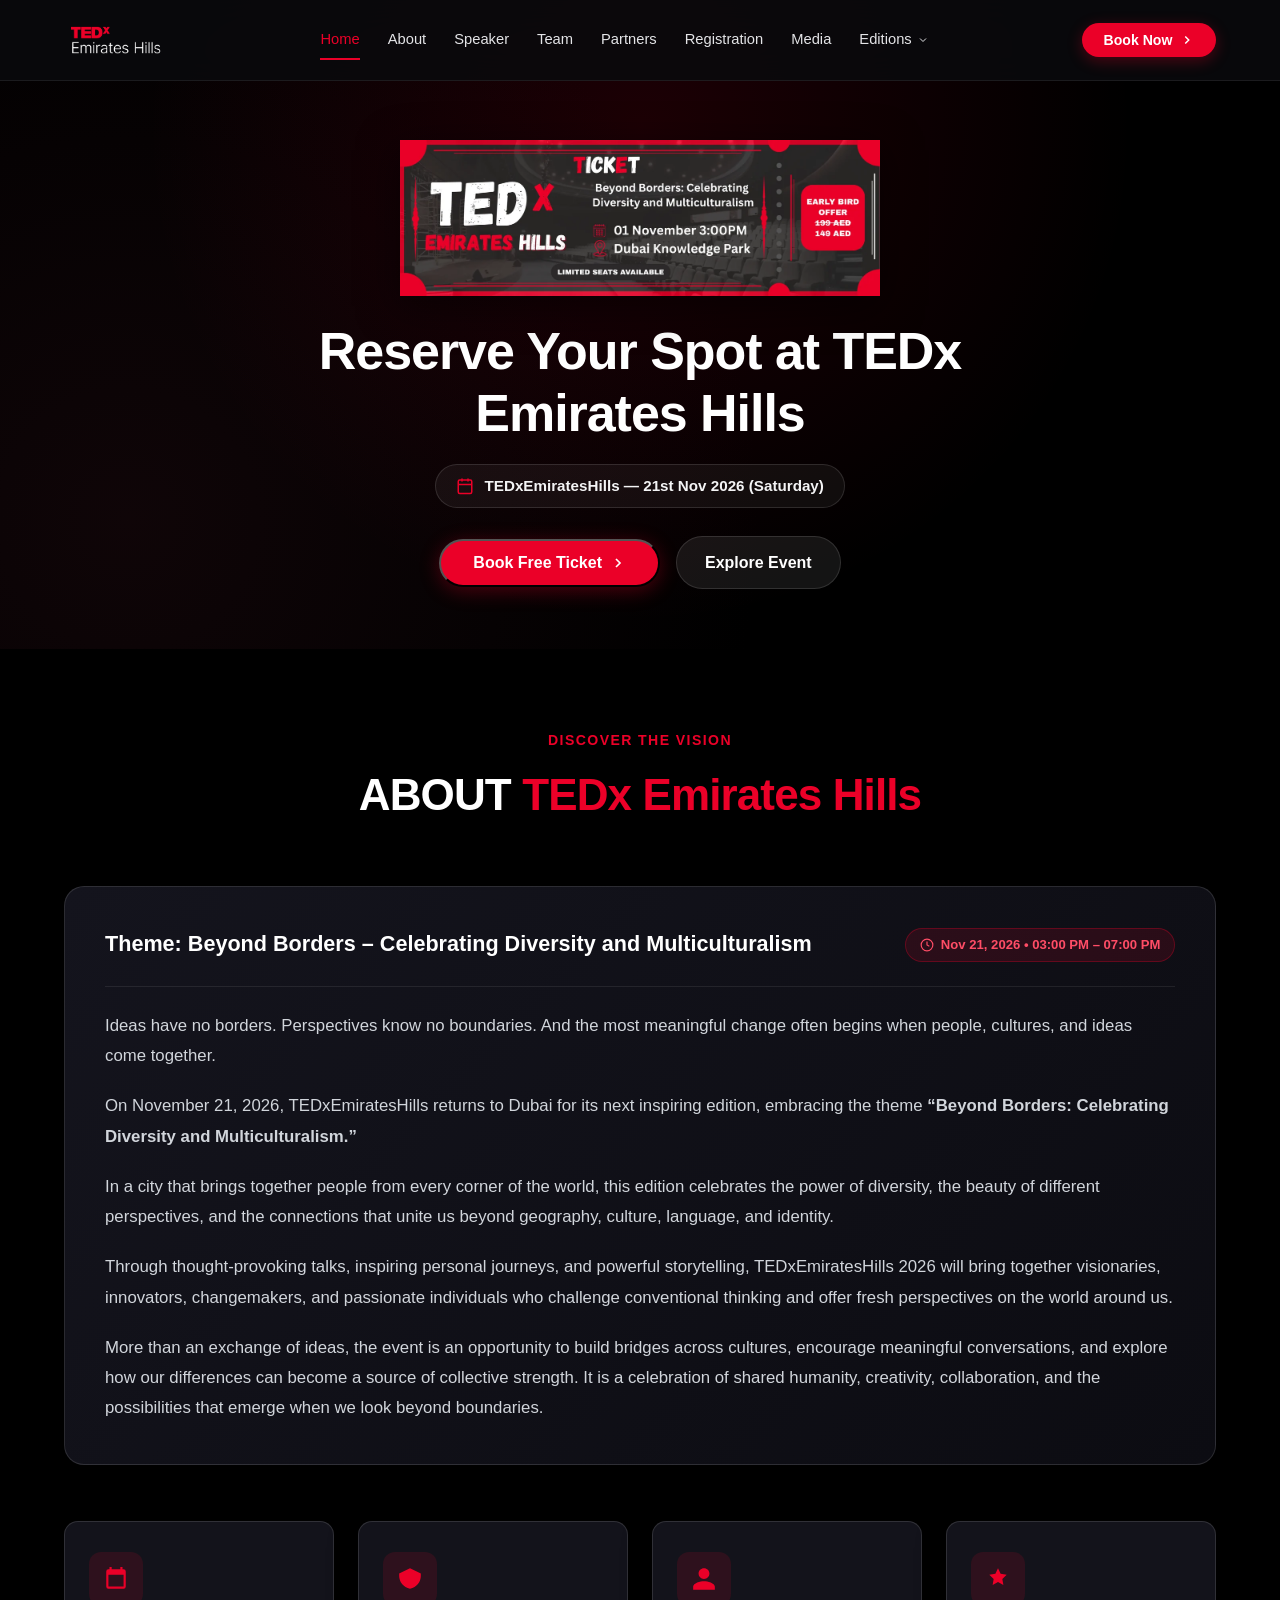
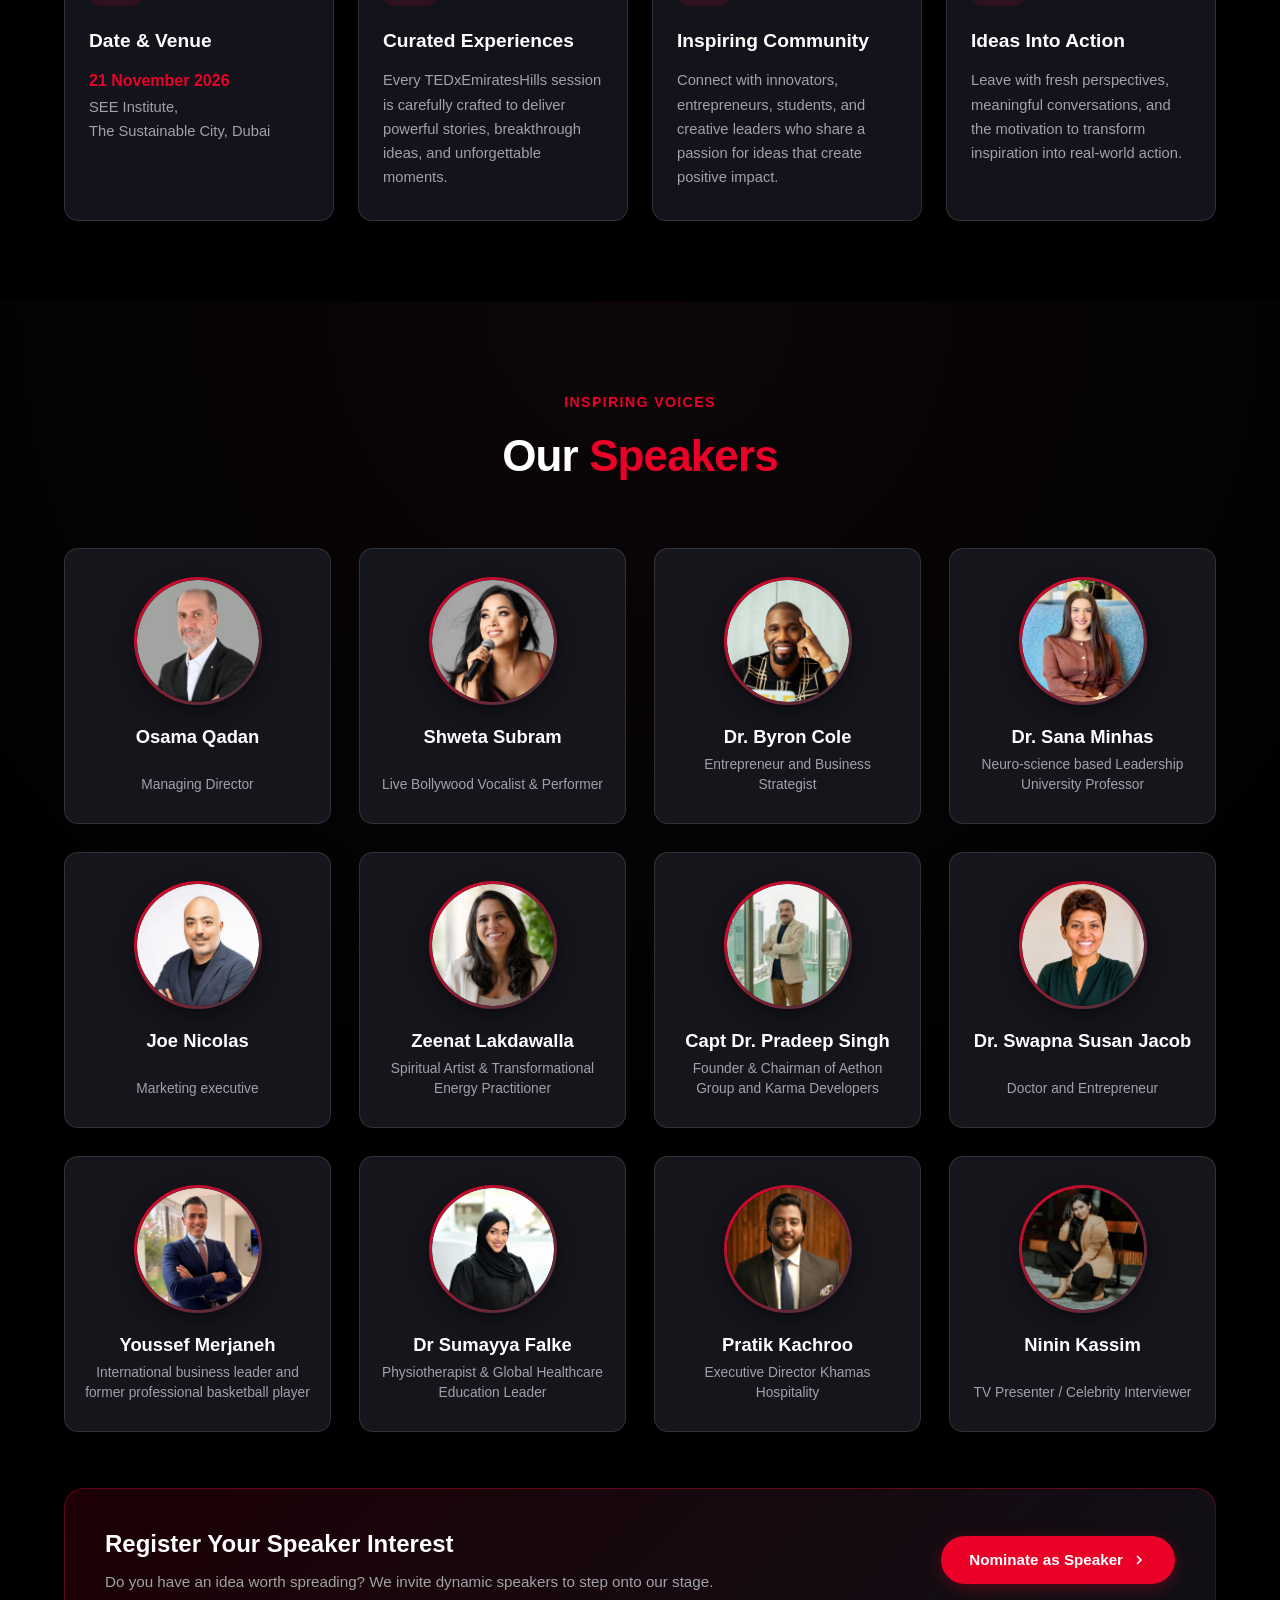
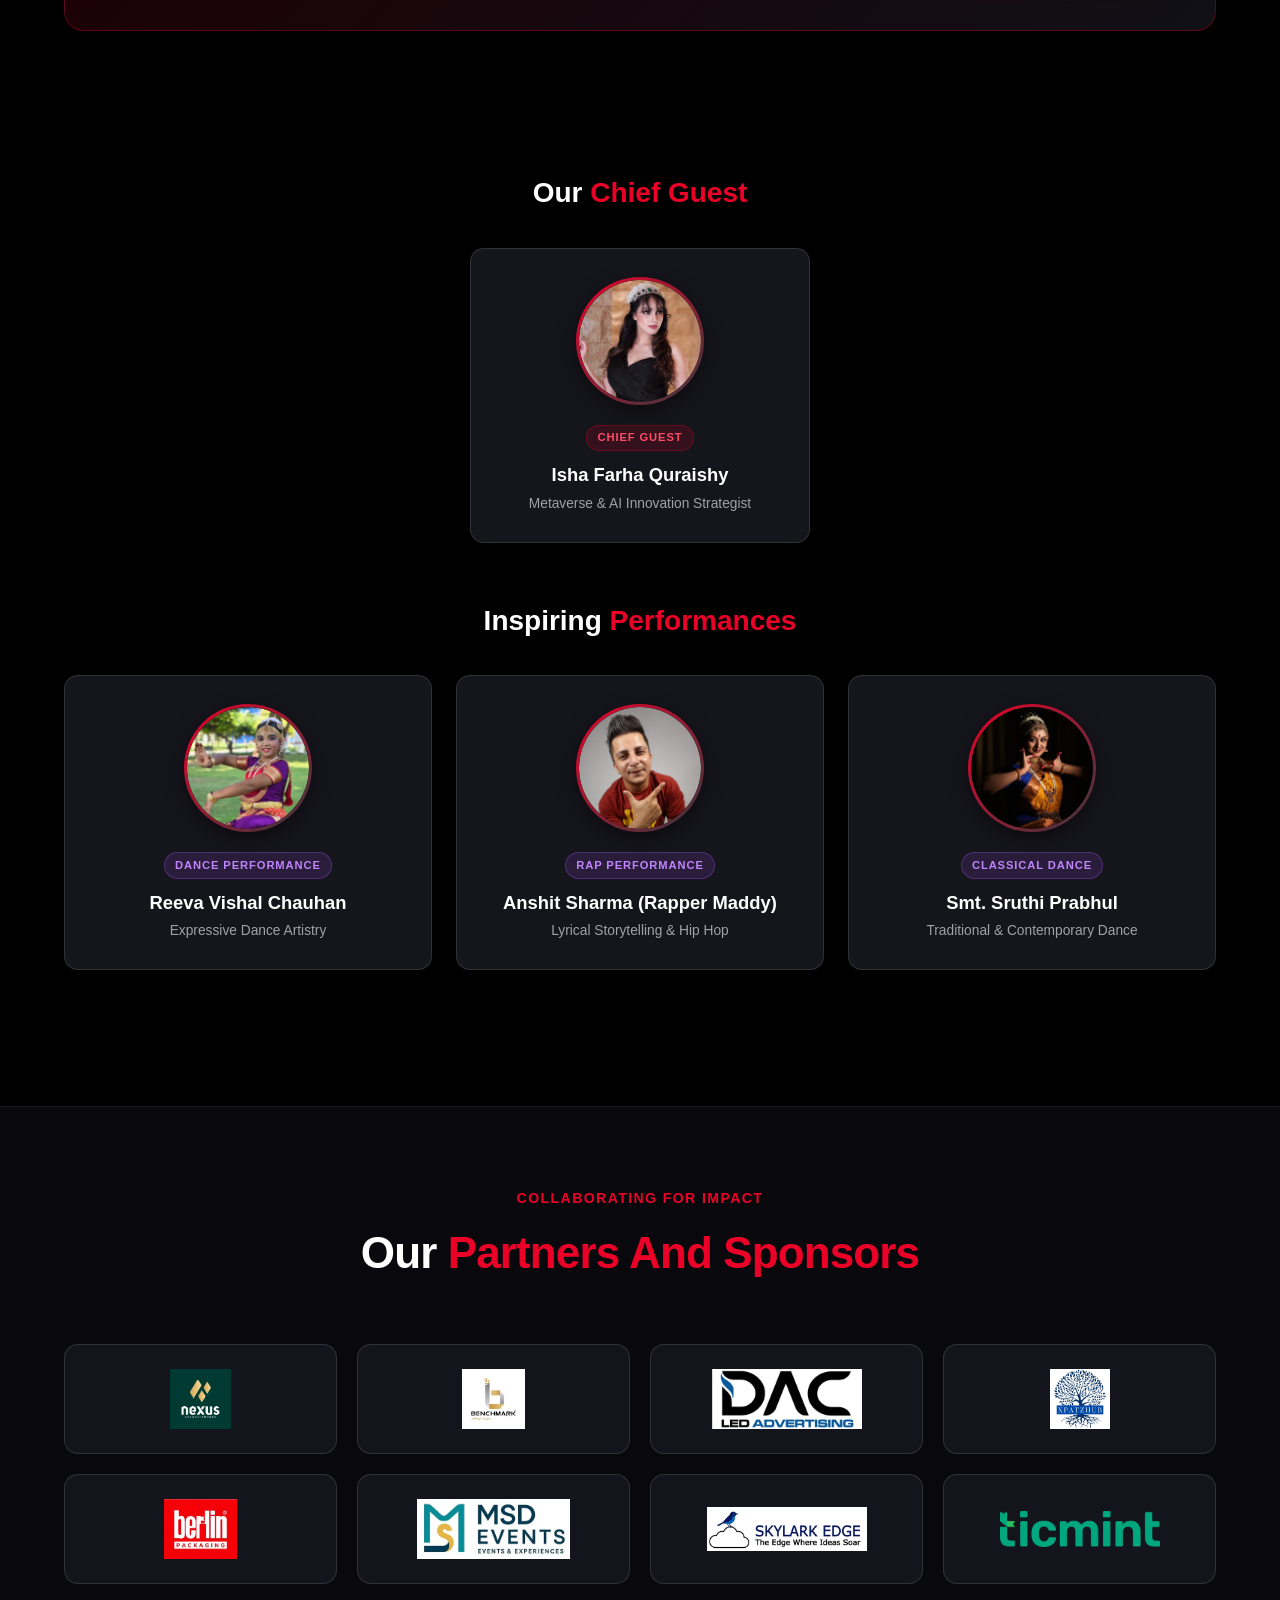
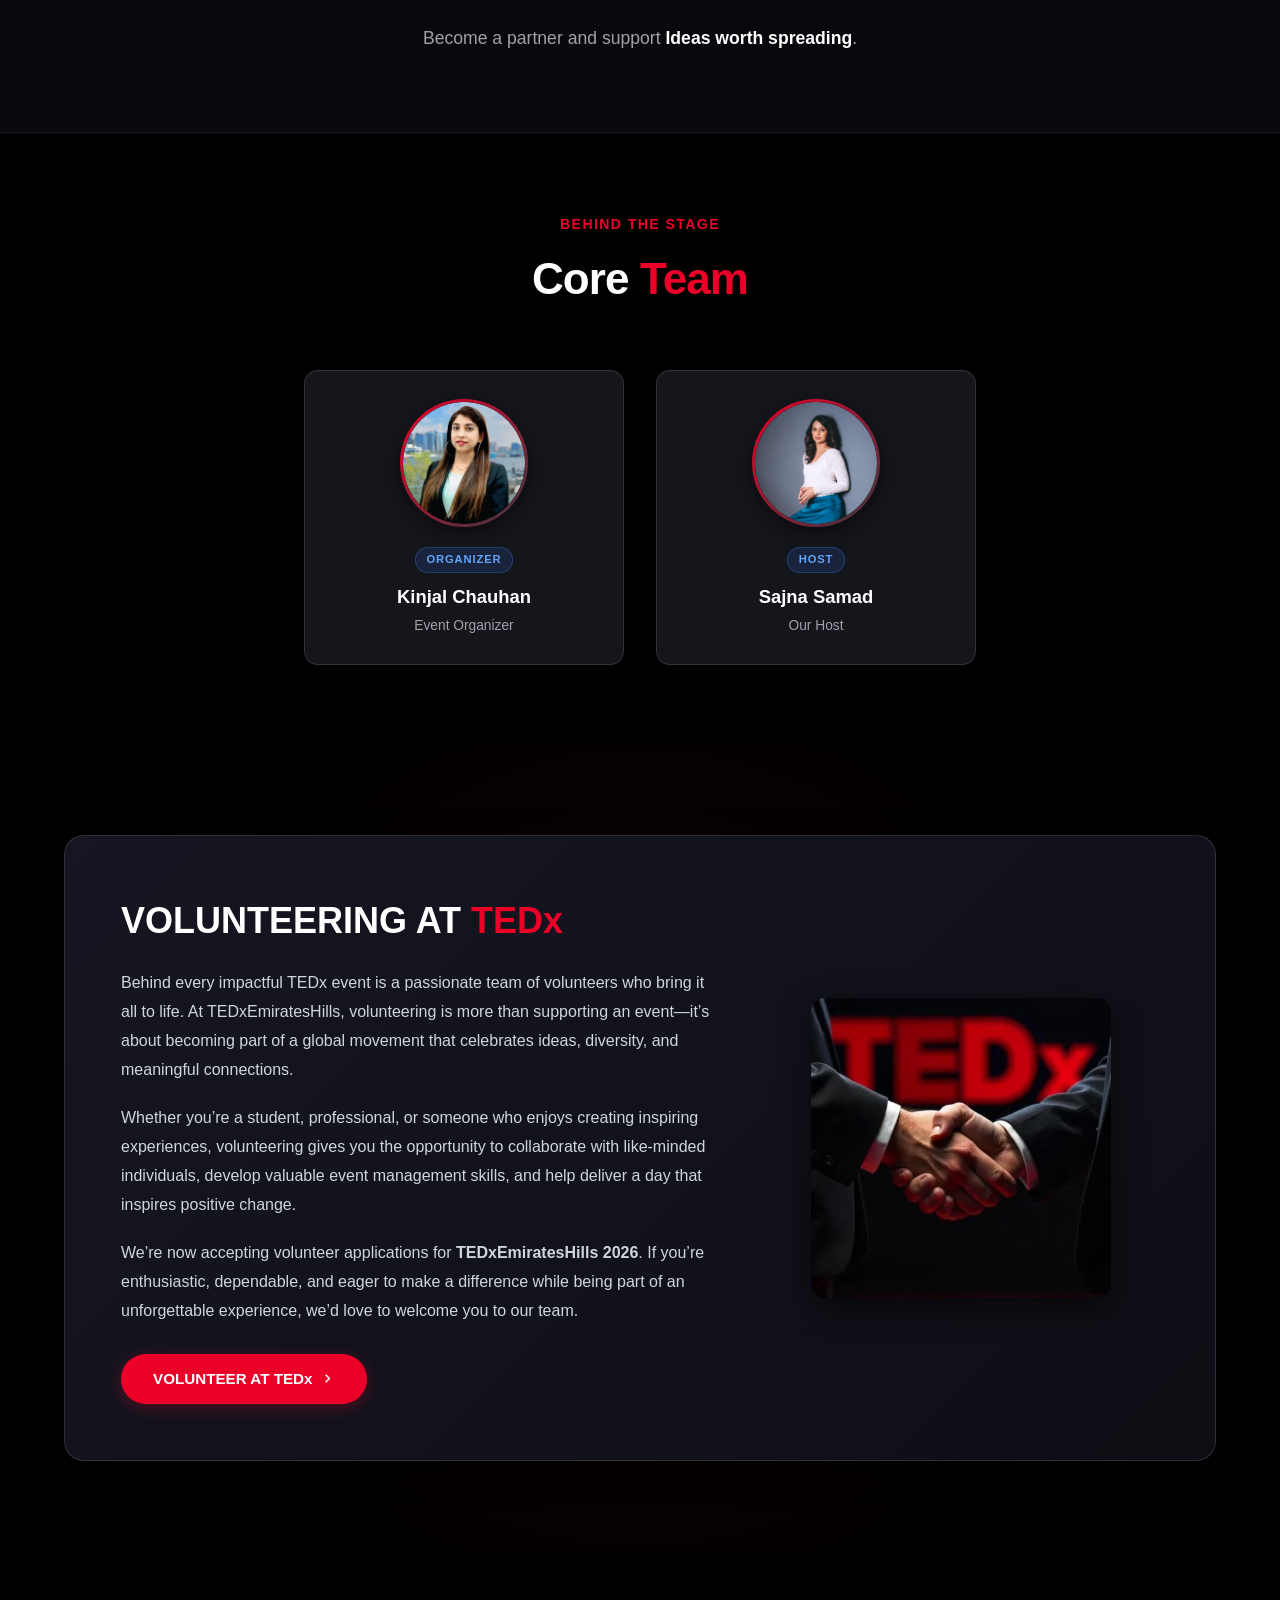
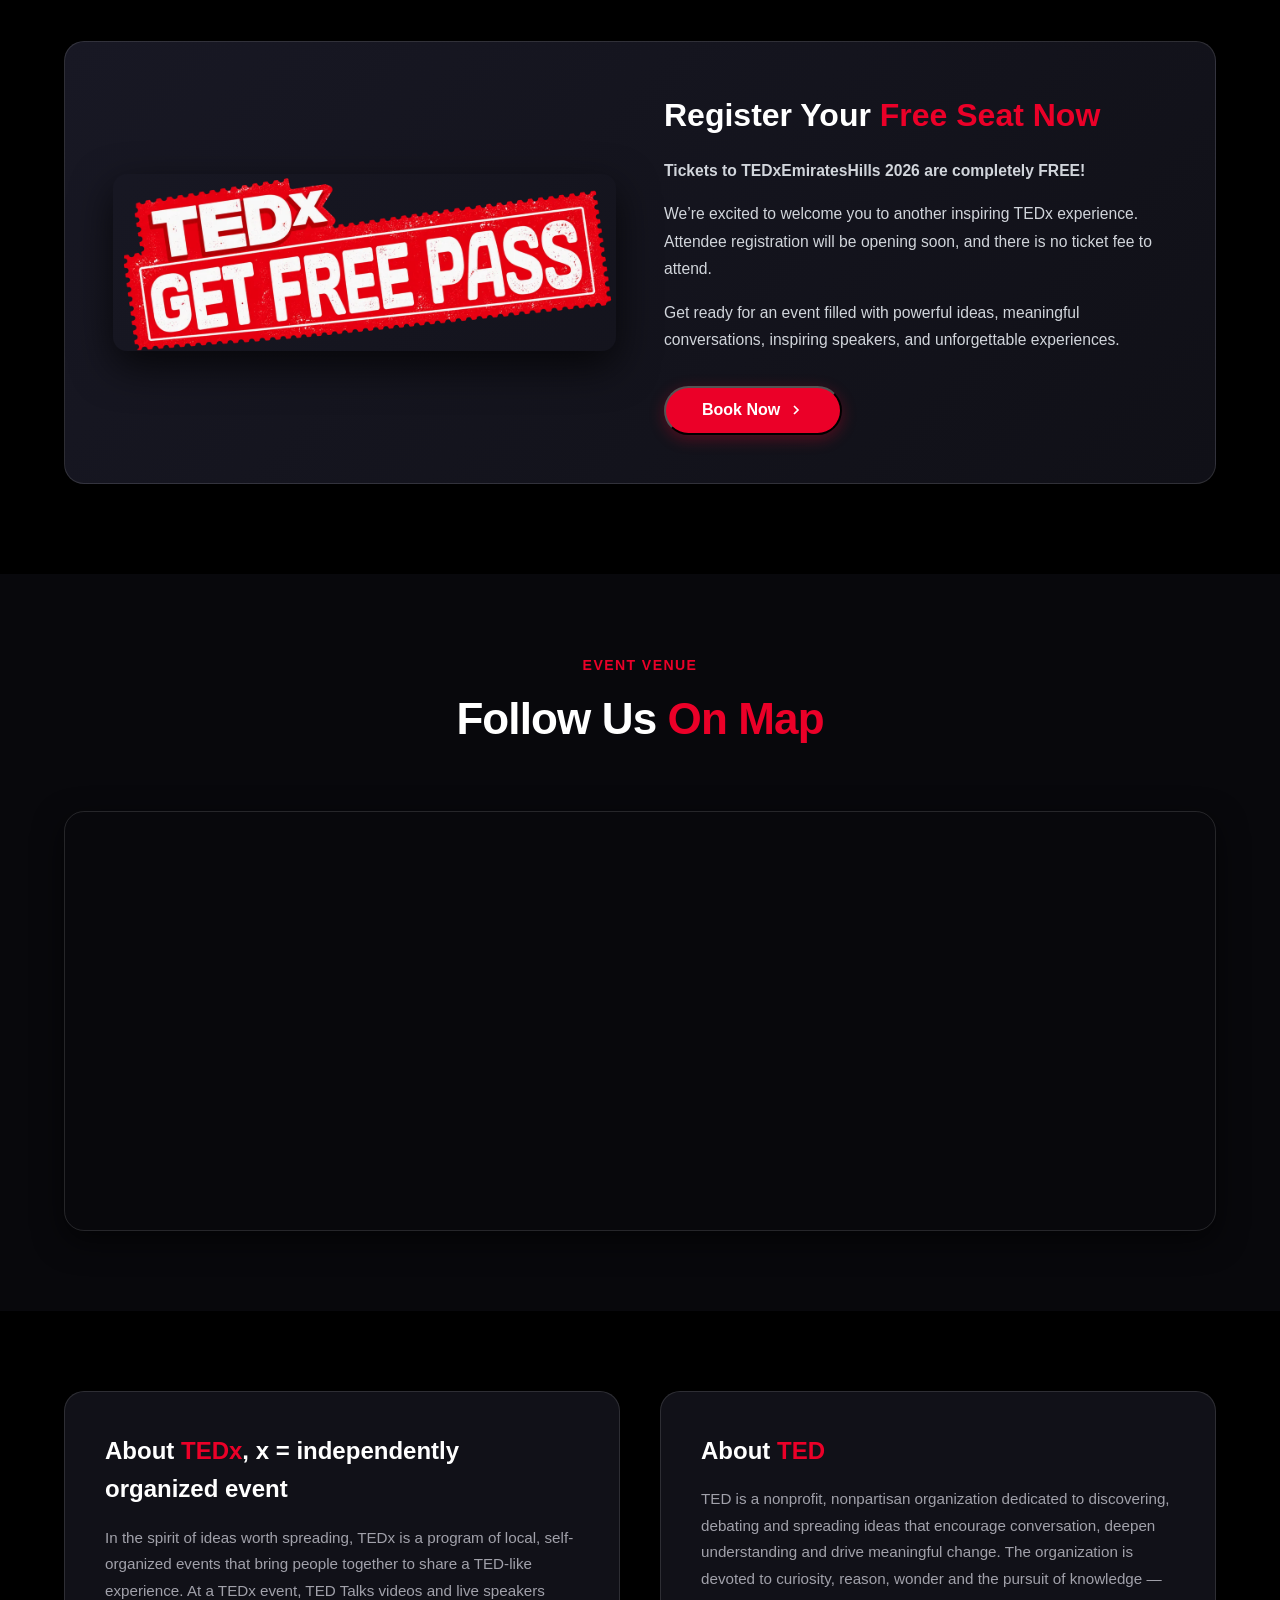
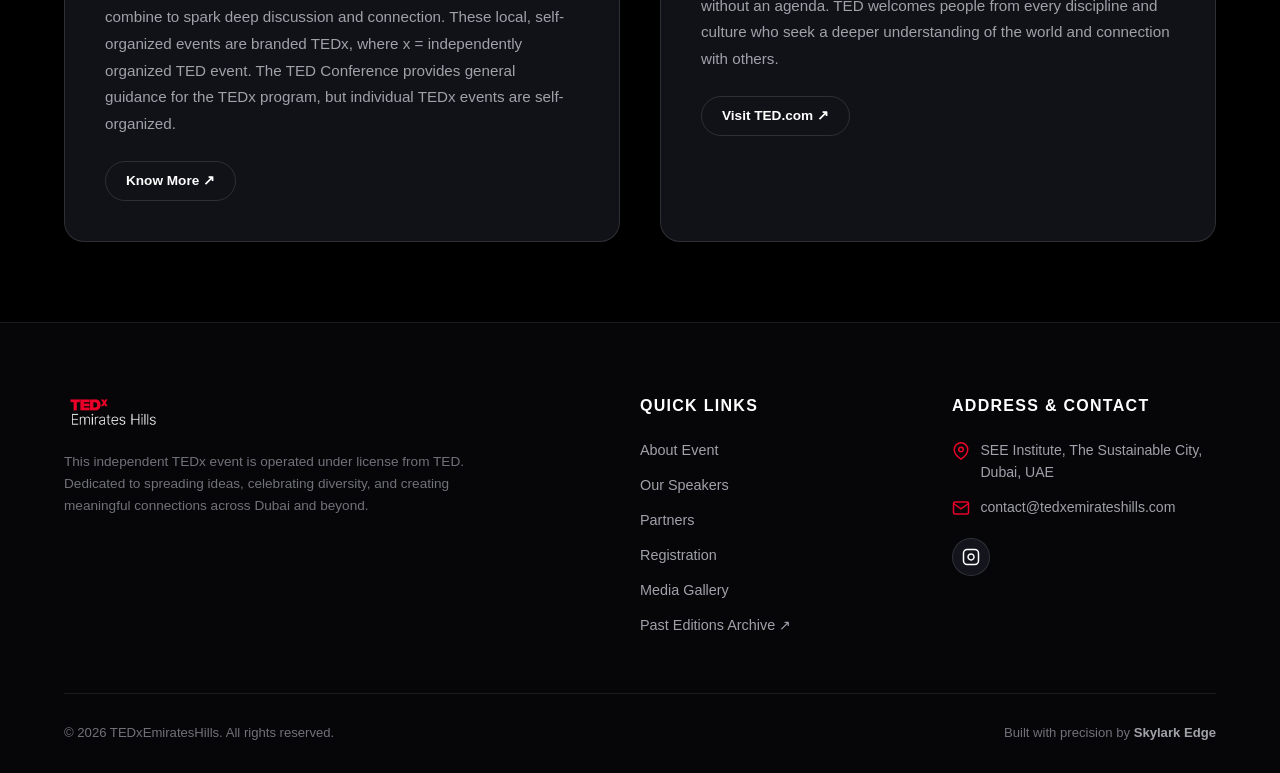
==== index.html @ da3a1e07 "Initial commit: Static, optimized conversion of TEDxEmiratesHills main website" ====
<!DOCTYPE html>
<html lang="en">
<head>
  <meta charset="UTF-8">
  <meta name="viewport" content="width=device-width, initial-scale=1.0">
  <title>TEDxEmiratesHills | Beyond Borders – 21st Nov 2026</title>
  <meta name="description" content="TEDxEmiratesHills 2026 returns to Dubai on November 21, 2026 at SEE Institute, The Sustainable City. Celebrating Diversity and Multiculturalism with inspiring speakers.">
  <meta name="keywords" content="TEDx, TEDxEmiratesHills, Dubai events, Beyond Borders, SEE Institute, Dubai conferences, ideas worth spreading">

  <!-- OpenGraph -->
  <meta property="og:title" content="TEDxEmiratesHills 2026 | Beyond Borders">
  <meta property="og:description" content="Join us on November 21, 2026 at SEE Institute, Dubai for an inspiring day of powerful ideas, talks, and performances.">
  <meta property="og:image" content="assets/images/common/hero-title.webp">
  <meta property="og:url" content="https://tedxemirateshills.com/">
  <meta property="og:type" content="website">

  <!-- Favicon -->
  <link rel="icon" type="image/png" href="assets/images/common/favicon.png">

  <!-- Stylesheet -->
  <link rel="stylesheet" href="assets/css/style.css">
</head>
<body>

  <!-- ========================================================================
       PRELOADER
       ======================================================================== -->
  <div id="preloader">
    <img src="assets/images/common/logo.png" alt="TEDxEmiratesHills" class="preloader-logo">
    <div class="preloader-spinner"></div>
  </div>

  <!-- ========================================================================
       HEADER & NAVBAR
       ======================================================================== -->
  <header class="site-header">
    <div class="container nav-container">
      <div class="brand-wrap">
        <a href="#top" title="TEDxEmiratesHills">
          <img src="assets/images/common/logo.png" alt="TEDxEmiratesHills Logo" class="brand-logo">
        </a>
      </div>

      <nav class="main-nav" id="main-nav-menu" aria-label="Main Navigation">
        <a href="#top" class="nav-link active">Home</a>
        <a href="#about" class="nav-link">About</a>
        <a href="#speaker" class="nav-link">Speaker</a>
        <a href="#team" class="nav-link">Team</a>
        <a href="#partner1" class="nav-link">Partners</a>
        <a href="#ticket" class="nav-link">Registration</a>
        <a href="media.html" class="nav-link">Media</a>
        
        <!-- Editions Dropdown -->
        <div class="nav-dropdown">
          <span class="nav-dropdown-toggle">
            <span>Editions</span>
            <svg width="12" height="12" viewBox="0 0 24 24" fill="none" stroke="currentColor" stroke-width="2"><path d="m6 9 6 6 6-6"></path></svg>
          </span>
          <div class="nav-dropdown-menu">
            <a href="https://event.tedxemirateshills.com" target="_blank" rel="noopener noreferrer" class="nav-dropdown-item">All Editions Hub ↗</a>
            <a href="https://event.tedxemirateshills.com#edition-2026" target="_blank" rel="noopener noreferrer" class="nav-dropdown-item">2026 Edition</a>
            <a href="https://event.tedxemirateshills.com#edition-2025" target="_blank" rel="noopener noreferrer" class="nav-dropdown-item">2025 Edition</a>
            <a href="https://event.tedxemirateshills.com#edition-2024" target="_blank" rel="noopener noreferrer" class="nav-dropdown-item">2024 Edition</a>
          </div>
        </div>
      </nav>

      <div class="nav-actions">
        <button class="btn-book-now open-modal-trigger">
          <span>Book Now</span>
          <svg width="14" height="14" viewBox="0 0 24 24" fill="none" stroke="currentColor" stroke-width="2.5"><path d="m9 18 6-6-6-6"></path></svg>
        </button>

        <button class="mobile-menu-btn" id="mobile-menu-toggle" aria-label="Toggle menu" aria-expanded="false">
          <svg width="24" height="24" viewBox="0 0 24 24" fill="none" stroke="currentColor" stroke-width="2"><line x1="3" y1="12" x2="21" y2="12"></line><line x1="3" y1="6" x2="21" y2="6"></line><line x1="3" y1="18" x2="21" y2="18"></line></svg>
        </button>
      </div>
    </div>
  </header>

  <!-- ========================================================================
       HERO SECTION
       ======================================================================== -->
  <section class="hero-section" id="top">
    <div class="container hero-content">
      <img src="assets/images/common/hero-title.webp" alt="TEDxEmiratesHills 2026" class="hero-logo-banner">
      <h1 class="hero-headline">Reserve Your Spot at TEDx Emirates Hills</h1>
      
      <div class="hero-date-box">
        <svg width="18" height="18" viewBox="0 0 24 24" fill="none" stroke="currentColor" stroke-width="2"><rect x="3" y="4" width="18" height="18" rx="2" ry="2"></rect><line x1="16" y1="2" x2="16" y2="6"></line><line x1="8" y1="2" x2="8" y2="6"></line><line x1="3" y1="10" x2="21" y2="10"></line></svg>
        <span>TEDxEmiratesHills — 21st Nov 2026 (Saturday)</span>
      </div>

      <div class="hero-cta-group">
        <button class="btn-hero-primary open-modal-trigger">
          <span>Book Free Ticket</span>
          <svg width="16" height="16" viewBox="0 0 24 24" fill="none" stroke="currentColor" stroke-width="2.5"><path d="m9 18 6-6-6-6"></path></svg>
        </button>
        <a href="#about" class="btn-hero-secondary">
          <span>Explore Event</span>
        </a>
      </div>
    </div>
  </section>

  <!-- ========================================================================
       ABOUT SECTION
       ======================================================================== -->
  <section class="about-section" id="about">
    <div class="container">
      
      <div class="section-title-wrap">
        <span class="section-subtitle">Discover The Vision</span>
        <h2 class="section-title">ABOUT <span>TEDx Emirates Hills</span></h2>
      </div>

      <!-- Main About Narrative Box -->
      <div class="about-lead-box">
        <div class="about-lead-header">
          <div class="about-theme-title">
            Theme: Beyond Borders – Celebrating Diversity and Multiculturalism
          </div>
          <span class="about-meta-tag">
            <svg width="14" height="14" viewBox="0 0 24 24" fill="none" stroke="currentColor" stroke-width="2"><circle cx="12" cy="12" r="10"></circle><polyline points="12 6 12 12 16 14"></polyline></svg>
            <span>Nov 21, 2026 • 03:00 PM – 07:00 PM</span>
          </span>
        </div>

        <div class="about-lead-body">
          <p>
            Ideas have no borders. Perspectives know no boundaries. And the most meaningful change often begins when people, cultures, and ideas come together.
          </p>
          <p>
            On November 21, 2026, TEDxEmiratesHills returns to Dubai for its next inspiring edition, embracing the theme <strong>“Beyond Borders: Celebrating Diversity and Multiculturalism.”</strong>
          </p>
          <p>
            In a city that brings together people from every corner of the world, this edition celebrates the power of diversity, the beauty of different perspectives, and the connections that unite us beyond geography, culture, language, and identity.
          </p>
          <p>
            Through thought-provoking talks, inspiring personal journeys, and powerful storytelling, TEDxEmiratesHills 2026 will bring together visionaries, innovators, changemakers, and passionate individuals who challenge conventional thinking and offer fresh perspectives on the world around us.
          </p>
          <p>
            More than an exchange of ideas, the event is an opportunity to build bridges across cultures, encourage meaningful conversations, and explore how our differences can become a source of collective strength. It is a celebration of shared humanity, creativity, collaboration, and the possibilities that emerge when we look beyond boundaries.
          </p>
        </div>
      </div>

      <!-- 4 Curated Experience Cards -->
      <div class="about_tedx_features">
        <!-- Card 1 -->
        <div class="about_feature_card">
          <div class="about_icon_box">
            <svg viewBox="0 0 24 24"><path d="M19 3h-1V1h-2v2H8V1H6v2H5a2 2 0 0 0-2 2v14a2 2 0 0 0 2 2h14a2 2 0 0 0 2-2V5a2 2 0 0 0-2-2zm0 16H5V8h14v11z"/></svg>
          </div>
          <div class="about_feature_title">Date & Venue</div>
          <div class="about_feature_desc">
            <strong>21 November 2026</strong><br>
            SEE Institute,<br>
            The Sustainable City, Dubai
          </div>
        </div>

        <!-- Card 2 -->
        <div class="about_feature_card">
          <div class="about_icon_box">
            <svg viewBox="0 0 24 24"><path d="M12 2L2 7v2c0 5.55 3.84 10.74 10 12 6.16-1.26 10-6.45 10-12V7l-10-5z"/></svg>
          </div>
          <div class="about_feature_title">Curated Experiences</div>
          <div class="about_feature_desc">
            Every TEDxEmiratesHills session is carefully crafted to deliver powerful stories, breakthrough ideas, and unforgettable moments.
          </div>
        </div>

        <!-- Card 3 -->
        <div class="about_feature_card">
          <div class="about_icon_box">
            <svg viewBox="0 0 24 24"><path d="M12 12c2.8 0 5-2.2 5-5s-2.2-5-5-5-5 2.2-5 5 2.2 5 5 5zm0 2c-3.3 0-10 1.7-10 5v3h20v-3c0-3.3-6.7-5-10-5z"/></svg>
          </div>
          <div class="about_feature_title">Inspiring Community</div>
          <div class="about_feature_desc">
            Connect with innovators, entrepreneurs, students, and creative leaders who share a passion for ideas that create positive impact.
          </div>
        </div>

        <!-- Card 4 -->
        <div class="about_feature_card">
          <div class="about_icon_box">
            <svg viewBox="0 0 24 24"><path d="M12 2l2.4 5.2L20 8l-4 3.9.95 5.6L12 14.8 7.05 17.5 8 11.9 4 8l5.6-.8L12 2z"/></svg>
          </div>
          <div class="about_feature_title">Ideas Into Action</div>
          <div class="about_feature_desc">
            Leave with fresh perspectives, meaningful conversations, and the motivation to transform inspiration into real-world action.
          </div>
        </div>
      </div>

    </div>
  </section>

  <!-- ========================================================================
       SPEAKERS SECTION
       ======================================================================== -->
  <section class="speakers-section" id="speaker">
    <div class="container">
      
      <div class="section-title-wrap">
        <span class="section-subtitle">Inspiring Voices</span>
        <h2 class="section-title">Our <span>Speakers</span></h2>
      </div>

      <div class="speakers-grid">
        <!-- 1. Osama Qadan -->
        <div class="speaker-card">
          <div class="speaker-avatar-wrap">
            <img src="assets/images/speakers/osama-qadan.webp" alt="Osama Qadan" class="speaker-img" loading="lazy">
          </div>
          <h3 class="speaker-name">Osama Qadan</h3>
          <p class="speaker-role">Managing Director</p>
        </div>

        <!-- 2. Shweta Subram -->
        <div class="speaker-card">
          <div class="speaker-avatar-wrap">
            <img src="assets/images/speakers/shweta-subram.webp" alt="Shweta Subram" class="speaker-img" loading="lazy">
          </div>
          <h3 class="speaker-name">Shweta Subram</h3>
          <p class="speaker-role">Live Bollywood Vocalist & Performer</p>
        </div>

        <!-- 3. Dr. Byron Cole -->
        <div class="speaker-card">
          <div class="speaker-avatar-wrap">
            <img src="assets/images/speakers/dr-byron-cole.webp" alt="Dr. Byron Cole" class="speaker-img" loading="lazy">
          </div>
          <h3 class="speaker-name">Dr. Byron Cole</h3>
          <p class="speaker-role">Entrepreneur and Business Strategist</p>
        </div>

        <!-- 4. Dr. Sana Minhas -->
        <div class="speaker-card">
          <div class="speaker-avatar-wrap">
            <img src="assets/images/speakers/dr-sana-minhas.webp" alt="Dr. Sana Minhas" class="speaker-img" loading="lazy">
          </div>
          <h3 class="speaker-name">Dr. Sana Minhas</h3>
          <p class="speaker-role">Neuro-science based Leadership University Professor</p>
        </div>

        <!-- 5. Joe Nicolas -->
        <div class="speaker-card">
          <div class="speaker-avatar-wrap">
            <img src="assets/images/speakers/joe-nicolas.webp" alt="Joe Nicolas" class="speaker-img" loading="lazy">
          </div>
          <h3 class="speaker-name">Joe Nicolas</h3>
          <p class="speaker-role">Marketing executive</p>
        </div>

        <!-- 6. Zeenat Lakdawalla -->
        <div class="speaker-card">
          <div class="speaker-avatar-wrap">
            <img src="assets/images/speakers/zeenat-lakdawalla.webp" alt="Zeenat Lakdawalla" class="speaker-img" loading="lazy">
          </div>
          <h3 class="speaker-name">Zeenat Lakdawalla</h3>
          <p class="speaker-role">Spiritual Artist & Transformational Energy Practitioner</p>
        </div>

        <!-- 7. Capt Dr. Pradeep Singh -->
        <div class="speaker-card">
          <div class="speaker-avatar-wrap">
            <img src="assets/images/speakers/capt-dr-pradeep-singh.webp" alt="Capt Dr. Pradeep Singh" class="speaker-img" loading="lazy">
          </div>
          <h3 class="speaker-name">Capt Dr. Pradeep Singh</h3>
          <p class="speaker-role">Founder & Chairman of Aethon Group and Karma Developers</p>
        </div>

        <!-- 8. Dr. Swapna Susan Jacob -->
        <div class="speaker-card">
          <div class="speaker-avatar-wrap">
            <img src="assets/images/speakers/dr-swapna-susan-jacob.webp" alt="Dr. Swapna Susan Jacob" class="speaker-img" loading="lazy">
          </div>
          <h3 class="speaker-name">Dr. Swapna Susan Jacob</h3>
          <p class="speaker-role">Doctor and Entrepreneur</p>
        </div>

        <!-- 9. Youssef Merjaneh -->
        <div class="speaker-card">
          <div class="speaker-avatar-wrap">
            <img src="assets/images/speakers/youssef-merjaneh.webp" alt="Youssef Merjaneh" class="speaker-img" loading="lazy">
          </div>
          <h3 class="speaker-name">Youssef Merjaneh</h3>
          <p class="speaker-role">International business leader and former professional basketball player</p>
        </div>

        <!-- 10. Dr Sumayya Falke -->
        <div class="speaker-card">
          <div class="speaker-avatar-wrap">
            <img src="assets/images/speakers/dr-sumayya-falke.webp" alt="Dr Sumayya Falke" class="speaker-img" loading="lazy">
          </div>
          <h3 class="speaker-name">Dr Sumayya Falke</h3>
          <p class="speaker-role">Physiotherapist & Global Healthcare Education Leader</p>
        </div>

        <!-- 11. Pratik Kachroo -->
        <div class="speaker-card">
          <div class="speaker-avatar-wrap">
            <img src="assets/images/speakers/pratik-kachroo.webp" alt="Pratik Kachroo" class="speaker-img" loading="lazy">
          </div>
          <h3 class="speaker-name">Pratik Kachroo</h3>
          <p class="speaker-role">Executive Director Khamas Hospitality</p>
        </div>

        <!-- 12. Ninin Kassim -->
        <div class="speaker-card">
          <div class="speaker-avatar-wrap">
            <img src="assets/images/speakers/ninin-kassim.webp" alt="Ninin Kassim" class="speaker-img" loading="lazy">
          </div>
          <h3 class="speaker-name">Ninin Kassim</h3>
          <p class="speaker-role">TV Presenter / Celebrity Interviewer</p>
        </div>
      </div>

      <!-- Speaker Nomination Banner -->
      <div class="speaker-nominate-banner">
        <div class="nominate-text">
          <h3>Register Your Speaker Interest</h3>
          <p>Do you have an idea worth spreading? We invite dynamic speakers to step onto our stage.</p>
        </div>
        <a href="https://forms.gle/PiMhKkihUSTfXtoy8" target="_blank" rel="noopener noreferrer" class="btn-nominate">
          <span>Nominate as Speaker</span>
          <svg width="16" height="16" viewBox="0 0 24 24" fill="none" stroke="currentColor" stroke-width="2.5"><path d="m9 18 6-6-6-6"></path></svg>
        </a>
      </div>

    </div>
  </section>

  <!-- ========================================================================
       SPECIAL GUESTS & PERFORMANCES
       ======================================================================== -->
  <section class="sub-showcase-section" id="partner">
    <div class="container">
      
      <!-- Chief Guest -->
      <h3 class="sub-showcase-title">Our <span>Chief Guest</span></h3>
      <div class="guests-grid" style="grid-template-columns: minmax(260px, 340px); justify-content: center;">
        <div class="speaker-card">
          <div class="speaker-avatar-wrap">
            <img src="assets/images/speakers/isha-farha-quraishy.webp" alt="Isha Farha Quraishy" class="speaker-img" loading="lazy">
          </div>
          <span class="role-tag role-tag-guest">Chief Guest</span>
          <h4 class="speaker-name">Isha Farha Quraishy​</h4>
          <p class="speaker-role">Metaverse & AI Innovation Strategist</p>
        </div>
      </div>

      <!-- Performances -->
      <h3 class="sub-showcase-title" style="margin-top: 2rem;">Inspiring <span>Performances</span></h3>
      <div class="guests-grid" style="grid-template-columns: repeat(3, 1fr);">
        <!-- Performer 1 -->
        <div class="speaker-card">
          <div class="speaker-avatar-wrap">
            <img src="assets/images/speakers/reeva-vishal-chauhan.webp" alt="Reeva Vishal Chauhan" class="speaker-img" loading="lazy">
          </div>
          <span class="role-tag role-tag-performer">Dance Performance</span>
          <h4 class="speaker-name">Reeva Vishal Chauhan</h4>
          <p class="speaker-role">Expressive Dance Artistry</p>
        </div>

        <!-- Performer 2 -->
        <div class="speaker-card">
          <div class="speaker-avatar-wrap">
            <img src="assets/images/speakers/anshit-sharma-maddy.webp" alt="Anshit Sharma (Rapper Maddy)" class="speaker-img" loading="lazy">
          </div>
          <span class="role-tag role-tag-performer">Rap Performance</span>
          <h4 class="speaker-name">Anshit Sharma (Rapper Maddy)</h4>
          <p class="speaker-role">Lyrical Storytelling & Hip Hop</p>
        </div>

        <!-- Performer 3 -->
        <div class="speaker-card">
          <div class="speaker-avatar-wrap">
            <img src="assets/images/speakers/sruthi-prabhul.webp" alt="Smt. Sruthi Prabhul" class="speaker-img" loading="lazy">
          </div>
          <span class="role-tag role-tag-performer">Classical Dance</span>
          <h4 class="speaker-name">Smt. Sruthi Prabhul</h4>
          <p class="speaker-role">Traditional & Contemporary Dance</p>
        </div>
      </div>

    </div>
  </section>

  <!-- ========================================================================
       PARTNERS & SPONSORS
       ======================================================================== -->
  <section class="partners-section" id="partner1">
    <div class="container">
      
      <div class="section-title-wrap">
        <span class="section-subtitle">Collaborating for Impact</span>
        <h2 class="section-title">Our <span>Partners And Sponsors</span></h2>
      </div>

      <div class="partners-grid">
        <div class="partner-card" title="Nexus Gold & Diamonds">
          <img src="assets/images/partners/nexus-gold.webp" alt="Nexus Gold & Diamonds" class="partner-logo" loading="lazy">
        </div>
        <div class="partner-card" title="Benchmark">
          <img src="assets/images/partners/benchmark.webp" alt="Benchmark" class="partner-logo" loading="lazy">
        </div>
        <div class="partner-card" title="DAC LED Advertising">
          <img src="assets/images/partners/dac-led.webp" alt="DAC LED Advertising" class="partner-logo" loading="lazy">
        </div>
        <div class="partner-card" title="XPATZHUB">
          <img src="assets/images/partners/xpatzhub.webp" alt="XPATZHUB" class="partner-logo" loading="lazy">
        </div>
        <div class="partner-card" title="Berlin Packaging">
          <img src="assets/images/partners/berlin-packaging.webp" alt="Berlin Packaging" class="partner-logo" loading="lazy">
        </div>
        <div class="partner-card" title="MSD Events & Experiences">
          <img src="assets/images/partners/msd-events.webp" alt="MSD Events & Experiences" class="partner-logo" loading="lazy">
        </div>
        <div class="partner-card" title="Skylark Edge">
          <img src="assets/images/partners/skylark-edge.webp" alt="Skylark Edge" class="partner-logo" loading="lazy">
        </div>
        <div class="partner-card" title="Licmint">
          <img src="assets/images/partners/licmint.webp" alt="Licmint" class="partner-logo" loading="lazy">
        </div>
      </div>

      <p class="partner-cta-text">
        Become a partner and support <strong>Ideas worth spreading</strong>.
      </p>

    </div>
  </section>

  <!-- ========================================================================
       CORE TEAM SECTION
       ======================================================================== -->
  <section class="team-section" id="team">
    <div class="container">
      
      <div class="section-title-wrap">
        <span class="section-subtitle">Behind The Stage</span>
        <h2 class="section-title">Core <span>Team</span></h2>
      </div>

      <div class="team-grid">
        <div class="speaker-card">
          <div class="speaker-avatar-wrap">
            <img src="assets/images/team/kinjal-chauhan.webp" alt="Kinjal Chauhan" class="speaker-img" loading="lazy">
          </div>
          <span class="role-tag role-tag-team">Organizer</span>
          <h4 class="speaker-name">Kinjal Chauhan​</h4>
          <p class="speaker-role">Event Organizer</p>
        </div>

        <div class="speaker-card">
          <div class="speaker-avatar-wrap">
            <img src="assets/images/team/sajna-samad.webp" alt="Sajna Samad" class="speaker-img" loading="lazy">
          </div>
          <span class="role-tag role-tag-team">Host</span>
          <h4 class="speaker-name">Sajna Samad</h4>
          <p class="speaker-role">Our Host</p>
        </div>
      </div>

    </div>
  </section>

  <!-- ========================================================================
       VOLUNTEERING SECTION
       ======================================================================== -->
  <section class="volunteer-section">
    <div class="container">
      
      <div class="volunteer-box">
        <div class="volunteer-content">
          <h2>VOLUNTEERING AT <span>TEDx</span></h2>
          <p>
            Behind every impactful TEDx event is a passionate team of volunteers who bring it all to life. At TEDxEmiratesHills, volunteering is more than supporting an event—it’s about becoming part of a global movement that celebrates ideas, diversity, and meaningful connections.
          </p>
          <p>
            Whether you’re a student, professional, or someone who enjoys creating inspiring experiences, volunteering gives you the opportunity to collaborate with like-minded individuals, develop valuable event management skills, and help deliver a day that inspires positive change.
          </p>
          <p>
            We’re now accepting volunteer applications for <strong>TEDxEmiratesHills 2026</strong>. If you’re enthusiastic, dependable, and eager to make a difference while being part of an unforgettable experience, we’d love to welcome you to our team.
          </p>
          <a href="https://docs.google.com/forms/d/e/1FAIpQLSeQZvmfcPkefRhUxJgPXxqNqLR2Irkoiy30P9oD30bAPqLczA/viewform?usp=dialog" target="_blank" rel="noopener noreferrer" class="btn-volunteer">
            <span>VOLUNTEER AT TEDx</span>
            <svg width="15" height="15" viewBox="0 0 24 24" fill="none" stroke="currentColor" stroke-width="2.5"><path d="m9 18 6-6-6-6"></path></svg>
          </a>
        </div>

        <div class="volunteer-media">
          <img src="assets/images/common/community.webp" alt="Volunteer Community" class="volunteer-img" loading="lazy">
        </div>
      </div>

    </div>
  </section>

  <!-- ========================================================================
       TICKETS & REGISTRATION SECTION
       ======================================================================== -->
  <section class="tickets-section" id="ticket">
    <div class="container">
      
      <div class="ticket-banner-box">
        <div class="ticket-graphic-wrap">
          <img src="assets/images/common/ticket-pass.webp" alt="TEDx Free Pass Ticket" class="ticket-graphic" loading="lazy">
        </div>

        <div class="ticket-info-wrap">
          <h2>Register Your <span>Free Seat Now</span></h2>
          <p>
            <strong>Tickets to TEDxEmiratesHills 2026 are completely FREE!</strong>
          </p>
          <p>
            We’re excited to welcome you to another inspiring TEDx experience. Attendee registration will be opening soon, and there is no ticket fee to attend.
          </p>
          <p>
            Get ready for an event filled with powerful ideas, meaningful conversations, inspiring speakers, and unforgettable experiences.
          </p>
          <button class="btn-book-ticket open-modal-trigger">
            <span>Book Now</span>
            <svg width="16" height="16" viewBox="0 0 24 24" fill="none" stroke="currentColor" stroke-width="2.5"><path d="m9 18 6-6-6-6"></path></svg>
          </button>
        </div>
      </div>

    </div>
  </section>

  <!-- ========================================================================
       MAP & VENUE SECTION
       ======================================================================== -->
  <section class="map-section">
    <div class="container">
      
      <div class="section-title-wrap">
        <span class="section-subtitle">Event Venue</span>
        <h2 class="section-title">Follow Us <span>On Map</span></h2>
      </div>

      <div class="map-container">
        <iframe 
          src="https://www.google.com/maps/embed?pb=!1m18!1m12!1m3!1d3615.717141386561!2d55.2758156!3d25.0097127!2m3!1f0!2f0!3f0!3m2!1i1024!2i768!4f13.1!3m3!1m2!1s0x3e5f71e5c464c2d3%3A0x6b4ef8d15a999052!2sSEE%20Institute!5e0!3m2!1sen!2sae!4v1700000000000!5m2!1sen!2sae" 
          width="100%" 
          height="100%" 
          style="border:0;" 
          allowfullscreen="" 
          loading="lazy" 
          referrerpolicy="no-referrer-when-downgrade"
          title="SEE Institute Google Map">
        </iframe>
      </div>

    </div>
  </section>

  <!-- ========================================================================
       ABOUT TED & TEDX PROGRAM
       ======================================================================== -->
  <section class="ted-info-section">
    <div class="container">
      
      <div class="ted-info-grid">
        <!-- About TEDx -->
        <div class="ted-info-card">
          <h3>About <span>TEDx</span>, x = independently organized event</h3>
          <p>
            In the spirit of ideas worth spreading, TEDx is a program of local, self-organized events that bring people together to share a TED-like experience. At a TEDx event, TED Talks videos and live speakers combine to spark deep discussion and connection. These local, self-organized events are branded TEDx, where x = independently organized TED event. The TED Conference provides general guidance for the TEDx program, but individual TEDx events are self-organized.
          </p>
          <a href="https://www.ted.com/about/programs-initiatives/tedx-program" target="_blank" rel="noopener noreferrer" class="btn-know-more">
            <span>Know More ↗</span>
          </a>
        </div>

        <!-- About TED -->
        <div class="ted-info-card">
          <h3>About <span>TED</span></h3>
          <p>
            TED is a nonprofit, nonpartisan organization dedicated to discovering, debating and spreading ideas that encourage conversation, deepen understanding and drive meaningful change. The organization is devoted to curiosity, reason, wonder and the pursuit of knowledge — without an agenda. TED welcomes people from every discipline and culture who seek a deeper understanding of the world and connection with others.
          </p>
          <a href="https://www.ted.com" target="_blank" rel="noopener noreferrer" class="btn-know-more">
            <span>Visit TED.com ↗</span>
          </a>
        </div>
      </div>

    </div>
  </section>

  <!-- ========================================================================
       FOOTER
       ======================================================================== -->
  <footer class="site-footer">
    <div class="container">
      
      <div class="footer-top">
        <div class="footer-brand">
          <img src="assets/images/common/logo.png" alt="TEDxEmiratesHills" class="footer-logo">
          <p>
            This independent TEDx event is operated under license from TED. Dedicated to spreading ideas, celebrating diversity, and creating meaningful connections across Dubai and beyond.
          </p>
        </div>

        <div class="footer-col">
          <h4 class="footer-col-title">Quick Links</h4>
          <div class="footer-links">
            <a href="#about" class="footer-link">About Event</a>
            <a href="#speaker" class="footer-link">Our Speakers</a>
            <a href="#partner1" class="footer-link">Partners</a>
            <a href="#ticket" class="footer-link">Registration</a>
            <a href="media.html" class="footer-link">Media Gallery</a>
            <a href="https://event.tedxemirateshills.com" target="_blank" rel="noopener noreferrer" class="footer-link">Past Editions Archive ↗</a>
          </div>
        </div>

        <div class="footer-col">
          <h4 class="footer-col-title">Address & Contact</h4>
          <div class="footer-contact-item">
            <svg width="18" height="18" viewBox="0 0 24 24" fill="none" stroke="currentColor" stroke-width="2"><path d="M21 10c0 7-9 13-9 13s-9-6-9-13a9 9 0 0 1 18 0z"></path><circle cx="12" cy="10" r="3"></circle></svg>
            <span>SEE Institute, The Sustainable City, Dubai, UAE</span>
          </div>
          <div class="footer-contact-item">
            <svg width="18" height="18" viewBox="0 0 24 24" fill="none" stroke="currentColor" stroke-width="2"><path d="M4 4h16c1.1 0 2 .9 2 2v12c0 1.1-.9 2-2 2H4c-1.1 0-2-.9-2-2V6c0-1.1.9-2 2-2z"></path><polyline points="22,6 12,13 2,6"></polyline></svg>
            <a href="mailto:contact@tedxemirateshills.com" class="footer-link">contact@tedxemirateshills.com</a>
          </div>

          <div class="social-links">
            <a href="https://www.instagram.com/tedxemirateshills/" target="_blank" rel="noopener noreferrer" class="social-link" title="Instagram">
              <svg width="18" height="18" viewBox="0 0 24 24" fill="none" stroke="currentColor" stroke-width="2"><rect x="2" y="2" width="20" height="20" rx="5" ry="5"></rect><path d="M16 11.37A4 4 0 1 1 12.63 8 4 4 0 0 1 16 11.37z"></path><line x1="17.5" y1="6.5" x2="17.51" y2="6.5"></line></svg>
            </a>
          </div>
        </div>
      </div>

      <div class="footer-bottom">
        <p>&copy; 2026 TEDxEmiratesHills. All rights reserved.</p>
        <p>Built with precision by <a href="https://skylarkedge.in" target="_blank" rel="noopener noreferrer" class="credit-link">Skylark Edge</a></p>
      </div>

    </div>
  </footer>

  <!-- ========================================================================
       MODAL DIALOG (BOOK NOW / FREE TICKET)
       ======================================================================== -->
  <div class="modal-backdrop" id="booking-modal" role="dialog" aria-modal="true" aria-labelledby="modal-title">
    <div class="modal-dialog">
      <button class="modal-close-btn modal-close-trigger" aria-label="Close modal">&times;</button>
      
      <div class="modal-header">
        <h3 id="modal-title">Reserve Your Spot at <span>TEDx Emirates Hills</span></h3>
      </div>

      <div class="modal-body">
        <p>
          Tickets to <strong>TEDxEmiratesHills 2026 are FREE!</strong> We’re excited to welcome you to another inspiring TEDx experience. Attendee registration will be opening soon, and there is no ticket fee to attend.
        </p>
        <p>
          Get ready for an event filled with powerful ideas, meaningful conversations, inspiring speakers, and unforgettable experiences — all completely FREE to attend.
        </p>
        <a href="https://tedxemirateshills.ticmint.com/event/tedx-emirates-hills-16449" target="_blank" rel="noopener noreferrer" class="btn-hero-primary" style="display:inline-flex; width:100%; justify-content:center;">
          <span>Book Free Ticket on Ticmint ↗</span>
        </a>
      </div>
    </div>
  </div>

  <!-- JavaScript -->
  <script src="assets/js/main.js"></script>
</body>
</html>
---- assets/css/style.css ----
/* ==========================================================================
   TEDxEmiratesHills Main Website - Official Production Stylesheet
   Pure, modern, ultra-optimized static CSS
   ========================================================================== */

:root {
  --ted-red: #eb0028;
  --ted-red-hover: #ff173d;
  --ted-red-glow: rgba(235, 0, 40, 0.3);
  --ted-red-soft: rgba(235, 0, 40, 0.1);

  --bg-dark: #000000;
  --bg-dark-surface: #0e0e13;
  --bg-card: #15151c;
  --bg-card-hover: #1c1c25;
  --bg-glass: rgba(10, 10, 14, 0.85);

  --border-subtle: rgba(255, 255, 255, 0.08);
  --border-card: rgba(255, 255, 255, 0.12);
  --border-light: #ececec;

  --text-main: #ffffff;
  --text-muted: #a1a1aa;
  --text-dim: #71717a;
  --text-dark: #18181b;

  --font-sans: -apple-system, BlinkMacSystemFont, "Segoe UI", Roboto, "Helvetica Neue", Arial, sans-serif;
  --font-heading: "Helvetica Neue", Helvetica, Arial, sans-serif;

  --radius-sm: 8px;
  --radius-md: 14px;
  --radius-lg: 20px;
  --radius-full: 9999px;

  --shadow-card: 0 10px 30px rgba(0, 0, 0, 0.6);
  --shadow-hover: 0 16px 40px rgba(0, 0, 0, 0.8), 0 0 20px var(--ted-red-glow);
  --transition: all 0.3s cubic-bezier(0.16, 1, 0.3, 1);
}

*, *::before, *::after {
  box-sizing: border-box;
  margin: 0;
  padding: 0;
}

html {
  scroll-behavior: smooth;
  font-size: 16px;
  background-color: var(--bg-dark);
  color: var(--text-main);
  font-family: var(--font-sans);
  -webkit-font-smoothing: antialiased;
  -moz-osx-font-smoothing: grayscale;
}

body {
  min-height: 100vh;
  line-height: 1.6;
  background-color: var(--bg-dark);
  color: var(--text-main);
  overflow-x: hidden;
}

a {
  color: inherit;
  text-decoration: none;
}

img {
  max-width: 100%;
  height: auto;
  display: block;
}

button, input {
  font-family: inherit;
}

.container {
  width: 100%;
  max-width: 1200px;
  margin: 0 auto;
  padding: 0 1.5rem;
}

/* ==========================================================================
   PRELOADER
   ========================================================================== */

#preloader {
  position: fixed;
  inset: 0;
  background: #000000;
  z-index: 99999;
  display: flex;
  flex-direction: column;
  align-items: center;
  justify-content: center;
  transition: opacity 0.5s ease, visibility 0.5s ease;
}

#preloader.fade-out {
  opacity: 0;
  visibility: hidden;
  pointer-events: none;
}

.preloader-logo {
  height: 48px;
  width: auto;
  margin-bottom: 1.5rem;
  animation: pulseLogo 1.8s infinite ease-in-out;
}

.preloader-spinner {
  width: 40px;
  height: 40px;
  border: 3px solid rgba(255, 255, 255, 0.1);
  border-top-color: var(--ted-red);
  border-radius: 50%;
  animation: spin 0.8s linear infinite;
}

@keyframes spin {
  to { transform: rotate(360deg); }
}

@keyframes pulseLogo {
  0%, 100% { opacity: 0.8; transform: scale(0.98); }
  50% { opacity: 1; transform: scale(1.02); }
}

/* ==========================================================================
   HEADER & NAVBAR
   ========================================================================== */

.site-header {
  position: fixed;
  top: 0;
  left: 0;
  right: 0;
  z-index: 1000;
  background: var(--bg-glass);
  backdrop-filter: blur(16px);
  -webkit-backdrop-filter: blur(16px);
  border-bottom: 1px solid var(--border-subtle);
  transition: var(--transition);
}

.nav-container {
  display: flex;
  align-items: center;
  justify-content: space-between;
  height: 80px;
  gap: 1rem;
}

.brand-wrap {
  display: flex;
  align-items: center;
}

.brand-logo {
  height: 40px;
  width: auto;
  object-fit: contain;
}

.main-nav {
  display: flex;
  align-items: center;
  gap: 1.75rem;
}

.nav-link {
  font-size: 0.92rem;
  font-weight: 500;
  color: #e4e4e7;
  transition: var(--transition);
  position: relative;
  padding: 0.5rem 0;
}

.nav-link:hover,
.nav-link.active {
  color: var(--ted-red);
}

.nav-link::after {
  content: "";
  position: absolute;
  bottom: 0;
  left: 0;
  width: 0%;
  height: 2px;
  background: var(--ted-red);
  transition: width 0.3s ease;
}

.nav-link:hover::after,
.nav-link.active::after {
  width: 100%;
}

/* Dropdown */
.nav-dropdown {
  position: relative;
  display: inline-block;
}

.nav-dropdown-toggle {
  display: inline-flex;
  align-items: center;
  gap: 0.3rem;
  font-size: 0.92rem;
  font-weight: 500;
  color: #e4e4e7;
  cursor: pointer;
  padding: 0.5rem 0;
  transition: var(--transition);
}

.nav-dropdown-toggle:hover {
  color: var(--ted-red);
}

.nav-dropdown-menu {
  position: absolute;
  top: calc(100% + 0.5rem);
  left: 0;
  background: #121218;
  border: 1px solid var(--border-card);
  border-radius: var(--radius-sm);
  padding: 0.5rem 0;
  min-width: 180px;
  box-shadow: 0 10px 30px rgba(0, 0, 0, 0.7);
  opacity: 0;
  visibility: hidden;
  transform: translateY(10px);
  transition: var(--transition);
  z-index: 100;
}

.nav-dropdown:hover .nav-dropdown-menu {
  opacity: 1;
  visibility: visible;
  transform: translateY(0);
}

.nav-dropdown-item {
  display: block;
  padding: 0.6rem 1.25rem;
  font-size: 0.85rem;
  color: #d4d4d8;
  transition: var(--transition);
}

.nav-dropdown-item:hover {
  background: rgba(235, 0, 40, 0.15);
  color: #ffffff;
}

.nav-actions {
  display: flex;
  align-items: center;
  gap: 1rem;
}

.btn-book-now {
  display: inline-flex;
  align-items: center;
  gap: 0.5rem;
  background: var(--ted-red);
  color: #ffffff;
  padding: 0.55rem 1.35rem;
  border-radius: var(--radius-full);
  font-size: 0.88rem;
  font-weight: 700;
  border: none;
  cursor: pointer;
  box-shadow: 0 4px 15px var(--ted-red-glow);
  transition: var(--transition);
}

.btn-book-now:hover {
  background: var(--ted-red-hover);
  transform: translateY(-2px);
  box-shadow: 0 6px 20px rgba(235, 0, 40, 0.45);
}

.mobile-menu-btn {
  display: none;
  background: transparent;
  border: none;
  color: #ffffff;
  cursor: pointer;
  padding: 0.5rem;
}

/* ==========================================================================
   HERO SECTION
   ========================================================================== */

.hero-section {
  padding: 140px 0 60px;
  position: relative;
  background: radial-gradient(circle at 50% 20%, rgba(235, 0, 40, 0.12) 0%, transparent 60%),
              radial-gradient(circle at 10% 80%, rgba(30, 10, 15, 0.5) 0%, transparent 50%),
              #000000;
  overflow: hidden;
  text-align: center;
}

.hero-content {
  position: relative;
  z-index: 2;
  max-width: 900px;
  margin: 0 auto;
}

.hero-logo-banner {
  max-width: 480px;
  margin: 0 auto 1.5rem;
  filter: drop-shadow(0 10px 20px rgba(0, 0, 0, 0.5));
}

.hero-headline {
  font-size: clamp(2rem, 5vw, 3.25rem);
  font-weight: 800;
  letter-spacing: -0.02em;
  line-height: 1.2;
  margin-bottom: 1.25rem;
  color: #ffffff;
}

.hero-date-box {
  display: inline-flex;
  align-items: center;
  gap: 0.65rem;
  background: rgba(255, 255, 255, 0.05);
  border: 1px solid var(--border-card);
  padding: 0.55rem 1.25rem;
  border-radius: var(--radius-full);
  font-size: 0.95rem;
  font-weight: 600;
  color: #f4f4f5;
  margin-bottom: 1.75rem;
}

.hero-date-box svg {
  color: var(--ted-red);
}

.hero-cta-group {
  display: flex;
  align-items: center;
  justify-content: center;
  gap: 1rem;
  flex-wrap: wrap;
}

.btn-hero-primary {
  display: inline-flex;
  align-items: center;
  gap: 0.5rem;
  background: var(--ted-red);
  color: #ffffff;
  padding: 0.8rem 2rem;
  border-radius: var(--radius-full);
  font-size: 1rem;
  font-weight: 700;
  box-shadow: 0 4px 20px var(--ted-red-glow);
  transition: var(--transition);
}

.btn-hero-primary:hover {
  background: var(--ted-red-hover);
  transform: translateY(-2px);
  box-shadow: 0 8px 25px rgba(235, 0, 40, 0.5);
}

.btn-hero-secondary {
  display: inline-flex;
  align-items: center;
  gap: 0.5rem;
  background: rgba(255, 255, 255, 0.08);
  border: 1px solid var(--border-card);
  color: #ffffff;
  padding: 0.8rem 1.75rem;
  border-radius: var(--radius-full);
  font-size: 1rem;
  font-weight: 600;
  transition: var(--transition);
}

.btn-hero-secondary:hover {
  background: rgba(255, 255, 255, 0.15);
  transform: translateY(-2px);
}

/* ==========================================================================
   ABOUT SECTION
   ========================================================================== */

.about-section {
  padding: 80px 0;
  background: #000000;
  position: relative;
}

.section-title-wrap {
  text-align: center;
  margin-bottom: 3.5rem;
}

.section-subtitle {
  color: var(--ted-red);
  font-size: 0.88rem;
  font-weight: 800;
  text-transform: uppercase;
  letter-spacing: 0.1em;
  margin-bottom: 0.5rem;
  display: block;
}

.section-title {
  font-size: clamp(2rem, 4vw, 2.75rem);
  font-weight: 800;
  letter-spacing: -0.02em;
  color: #ffffff;
}

.section-title span {
  color: var(--ted-red);
}

.about-lead-box {
  background: linear-gradient(135deg, #14141d 0%, #0c0c12 100%);
  border: 1px solid var(--border-card);
  border-radius: var(--radius-lg);
  padding: 2.5rem;
  margin-bottom: 3.5rem;
  box-shadow: var(--shadow-card);
}

.about-lead-header {
  display: flex;
  align-items: center;
  justify-content: space-between;
  flex-wrap: wrap;
  gap: 1rem;
  padding-bottom: 1.5rem;
  margin-bottom: 1.5rem;
  border-bottom: 1px solid var(--border-subtle);
}

.about-theme-title {
  font-size: 1.35rem;
  font-weight: 700;
  color: #ffffff;
}

.about-meta-tag {
  display: inline-flex;
  align-items: center;
  gap: 0.45rem;
  background: rgba(235, 0, 40, 0.12);
  color: #ff4d66;
  border: 1px solid rgba(235, 0, 40, 0.3);
  padding: 0.35rem 0.85rem;
  border-radius: var(--radius-full);
  font-size: 0.82rem;
  font-weight: 600;
}

.about-lead-body p {
  color: #d1d5db;
  font-size: 1.05rem;
  line-height: 1.8;
  margin-bottom: 1.25rem;
}

.about-lead-body p:last-child {
  margin-bottom: 0;
}

/* 4 Feature Cards (from WordPress Elementor source) */
.about_tedx_features {
  display: grid;
  grid-template-columns: repeat(4, 1fr);
  gap: 1.5rem;
  margin-top: 2rem;
}

.about_feature_card {
  background: #13131b;
  border: 1px solid var(--border-card);
  border-radius: 14px;
  padding: 30px 24px;
  min-height: 270px;
  display: flex;
  flex-direction: column;
  transition: var(--transition);
  position: relative;
  overflow: hidden;
  box-shadow: 0 10px 30px rgba(0, 0, 0, 0.4);
}

.about_feature_card::before {
  content: "";
  position: absolute;
  left: 0;
  top: 0;
  width: 4px;
  height: 100%;
  background: var(--ted-red);
  transform: scaleY(0);
  transform-origin: top;
  transition: 0.35s ease;
}

.about_feature_card:hover::before {
  transform: scaleY(1);
}

.about_feature_card:hover {
  transform: translateY(-6px);
  background: #191924;
  border-color: rgba(235, 0, 40, 0.4);
  box-shadow: 0 16px 40px rgba(0, 0, 0, 0.6);
}

.about_icon_box {
  width: 54px;
  height: 54px;
  border-radius: 12px;
  background: rgba(235, 0, 40, 0.12);
  display: flex;
  align-items: center;
  justify-content: center;
  margin-bottom: 20px;
  transition: 0.35s ease;
}

.about_feature_card:hover .about_icon_box {
  background: var(--ted-red);
}

.about_icon_box svg {
  width: 26px;
  height: 26px;
  fill: var(--ted-red);
  transition: 0.35s ease;
}

.about_feature_card:hover .about_icon_box svg {
  fill: #ffffff;
}

.about_feature_title {
  font-size: 1.2rem;
  font-weight: 700;
  color: #ffffff;
  margin-bottom: 12px;
}

.about_feature_desc {
  color: var(--text-muted);
  font-size: 0.92rem;
  line-height: 1.65;
}

.about_feature_desc strong {
  color: var(--ted-red);
  font-size: 1rem;
}

/* ==========================================================================
   SPEAKERS SECTION
   ========================================================================== */

.speakers-section {
  padding: 90px 0;
  background: radial-gradient(circle at 50% 0%, rgba(20, 10, 15, 0.6) 0%, #000000 60%);
  position: relative;
}

.speakers-grid {
  display: grid;
  grid-template-columns: repeat(4, 1fr);
  gap: 1.75rem;
  margin-bottom: 3.5rem;
}

.speaker-card {
  background: var(--bg-card);
  border: 1px solid var(--border-card);
  border-radius: var(--radius-md);
  padding: 1.75rem 1.25rem;
  display: flex;
  flex-direction: column;
  align-items: center;
  text-align: center;
  transition: var(--transition);
  position: relative;
  overflow: hidden;
}

.speaker-card:hover {
  background: var(--bg-card-hover);
  border-color: rgba(235, 0, 40, 0.5);
  transform: translateY(-6px);
  box-shadow: var(--shadow-hover);
}

.speaker-avatar-wrap {
  width: 128px;
  height: 128px;
  border-radius: 50%;
  position: relative;
  margin-bottom: 1.25rem;
  padding: 3px;
  background: linear-gradient(135deg, var(--ted-red), rgba(255, 255, 255, 0.15));
  box-shadow: 0 6px 20px rgba(0, 0, 0, 0.5);
}

.speaker-img {
  width: 100%;
  height: 100%;
  object-fit: cover;
  border-radius: 50%;
  background: #1b1b22;
  transition: var(--transition);
}

.speaker-card:hover .speaker-img {
  transform: scale(1.04);
}

.speaker-name {
  font-size: 1.15rem;
  font-weight: 700;
  color: #ffffff;
  margin-bottom: 0.4rem;
  line-height: 1.3;
}

.speaker-role {
  font-size: 0.86rem;
  color: var(--text-muted);
  line-height: 1.45;
  margin-top: auto;
}

/* Call to Action: Nominate as Speaker */
.speaker-nominate-banner {
  background: linear-gradient(135deg, rgba(235, 0, 40, 0.12) 0%, rgba(20, 20, 28, 0.8) 100%);
  border: 1px solid rgba(235, 0, 40, 0.35);
  border-radius: var(--radius-lg);
  padding: 2.25rem 2.5rem;
  display: flex;
  align-items: center;
  justify-content: space-between;
  flex-wrap: wrap;
  gap: 1.5rem;
  box-shadow: 0 10px 30px rgba(0, 0, 0, 0.5);
}

.nominate-text h3 {
  font-size: 1.5rem;
  font-weight: 800;
  color: #ffffff;
  margin-bottom: 0.4rem;
}

.nominate-text p {
  color: var(--text-muted);
  font-size: 0.95rem;
}

.btn-nominate {
  display: inline-flex;
  align-items: center;
  gap: 0.5rem;
  background: var(--ted-red);
  color: #ffffff;
  padding: 0.75rem 1.75rem;
  border-radius: var(--radius-full);
  font-size: 0.95rem;
  font-weight: 700;
  box-shadow: 0 4px 15px var(--ted-red-glow);
  transition: var(--transition);
}

.btn-nominate:hover {
  background: var(--ted-red-hover);
  transform: translateY(-2px);
  box-shadow: 0 6px 20px rgba(235, 0, 40, 0.5);
}

/* ==========================================================================
   SPECIAL GUESTS & PERFORMANCES
   ========================================================================== */

.sub-showcase-section {
  padding: 50px 0 80px;
  background: #000000;
}

.sub-showcase-title {
  text-align: center;
  font-size: 1.75rem;
  font-weight: 800;
  color: #ffffff;
  margin-bottom: 2rem;
}

.sub-showcase-title span {
  color: var(--ted-red);
}

.guests-grid {
  display: grid;
  grid-template-columns: repeat(4, 1fr);
  gap: 1.5rem;
  margin-bottom: 3.5rem;
}

.role-tag {
  display: inline-block;
  font-size: 0.7rem;
  font-weight: 700;
  text-transform: uppercase;
  letter-spacing: 0.08em;
  padding: 0.2rem 0.65rem;
  border-radius: var(--radius-full);
  margin-bottom: 0.75rem;
}

.role-tag-guest {
  background: rgba(235, 0, 40, 0.15);
  color: #ff4d66;
  border: 1px solid rgba(235, 0, 40, 0.3);
}

.role-tag-performer {
  background: rgba(168, 85, 247, 0.15);
  color: #c084fc;
  border: 1px solid rgba(168, 85, 247, 0.3);
}

.role-tag-team {
  background: rgba(59, 130, 246, 0.15);
  color: #60a5fa;
  border: 1px solid rgba(59, 130, 246, 0.3);
}

/* ==========================================================================
   PARTNERS & SPONSORS
   ========================================================================== */

.partners-section {
  padding: 80px 0;
  background: #09090d;
  border-top: 1px solid var(--border-subtle);
  border-bottom: 1px solid var(--border-subtle);
  position: relative;
}

.partners-grid {
  display: grid;
  grid-template-columns: repeat(4, 1fr);
  gap: 1.25rem;
  margin-bottom: 2.5rem;
}

.partner-card {
  background: #14141c;
  border: 1px solid var(--border-card);
  border-radius: var(--radius-md);
  padding: 1.25rem;
  height: 110px;
  display: flex;
  align-items: center;
  justify-content: center;
  transition: var(--transition);
}

.partner-card:hover {
  background: #1c1c28;
  border-color: rgba(235, 0, 40, 0.4);
  transform: translateY(-3px);
  box-shadow: 0 10px 25px rgba(0, 0, 0, 0.5);
}

.partner-logo {
  max-height: 60px;
  max-width: 160px;
  width: auto;
  object-fit: contain;
  transition: var(--transition);
}

.partner-card:hover .partner-logo {
  transform: scale(1.05);
}

.partner-cta-text {
  text-align: center;
  font-size: 1.1rem;
  color: var(--text-muted);
  margin-top: 1.5rem;
}

.partner-cta-text strong {
  color: #ffffff;
}

/* ==========================================================================
   CORE TEAM SECTION
   ========================================================================== */

.team-section {
  padding: 80px 0;
  background: #000000;
}

.team-grid {
  display: grid;
  grid-template-columns: repeat(2, minmax(240px, 320px));
  justify-content: center;
  gap: 2rem;
}

/* ==========================================================================
   VOLUNTEERING SECTION
   ========================================================================== */

.volunteer-section {
  padding: 90px 0;
  background: radial-gradient(circle at 50% 50%, rgba(235, 0, 40, 0.08) 0%, #000000 70%);
  position: relative;
}

.volunteer-box {
  background: linear-gradient(135deg, #161622 0%, #0e0e15 100%);
  border: 1px solid var(--border-card);
  border-radius: var(--radius-lg);
  padding: 3.5rem;
  box-shadow: var(--shadow-card);
  display: grid;
  grid-template-columns: 1.2fr 0.8fr;
  gap: 3rem;
  align-items: center;
}

.volunteer-content h2 {
  font-size: 2.25rem;
  font-weight: 800;
  color: #ffffff;
  margin-bottom: 1.25rem;
}

.volunteer-content h2 span {
  color: var(--ted-red);
}

.volunteer-content p {
  color: #d1d5db;
  font-size: 1rem;
  line-height: 1.8;
  margin-bottom: 1.25rem;
}

.btn-volunteer {
  display: inline-flex;
  align-items: center;
  gap: 0.5rem;
  background: var(--ted-red);
  color: #ffffff;
  padding: 0.8rem 2rem;
  border-radius: var(--radius-full);
  font-size: 0.95rem;
  font-weight: 700;
  box-shadow: 0 4px 15px var(--ted-red-glow);
  transition: var(--transition);
  margin-top: 0.5rem;
}

.btn-volunteer:hover {
  background: var(--ted-red-hover);
  transform: translateY(-2px);
  box-shadow: 0 8px 25px rgba(235, 0, 40, 0.5);
}

.volunteer-media {
  display: flex;
  justify-content: center;
}

.volunteer-img {
  max-width: 320px;
  border-radius: var(--radius-md);
  box-shadow: 0 10px 30px rgba(0, 0, 0, 0.6);
}

/* ==========================================================================
   TICKETS & REGISTRATION
   ========================================================================== */

.tickets-section {
  padding: 90px 0;
  background: #000000;
}

.ticket-banner-box {
  background: linear-gradient(135deg, #181824 0%, #101017 100%);
  border: 1px solid var(--border-card);
  border-radius: var(--radius-lg);
  padding: 3rem;
  display: grid;
  grid-template-columns: 1fr 1fr;
  gap: 3rem;
  align-items: center;
  box-shadow: var(--shadow-card);
}

.ticket-graphic-wrap {
  text-align: center;
}

.ticket-graphic {
  border-radius: var(--radius-md);
  box-shadow: 0 15px 40px rgba(0, 0, 0, 0.7);
  transition: var(--transition);
}

.ticket-graphic:hover {
  transform: scale(1.02);
}

.ticket-info-wrap h2 {
  font-size: 2rem;
  font-weight: 800;
  color: #ffffff;
  margin-bottom: 1rem;
}

.ticket-info-wrap h2 span {
  color: var(--ted-red);
}

.ticket-info-wrap p {
  color: #d1d5db;
  font-size: 0.98rem;
  line-height: 1.75;
  margin-bottom: 1rem;
}

.btn-book-ticket {
  display: inline-flex;
  align-items: center;
  gap: 0.5rem;
  background: var(--ted-red);
  color: #ffffff;
  padding: 0.85rem 2.25rem;
  border-radius: var(--radius-full);
  font-size: 1rem;
  font-weight: 700;
  box-shadow: 0 4px 15px var(--ted-red-glow);
  transition: var(--transition);
  margin-top: 1rem;
}

.btn-book-ticket:hover {
  background: var(--ted-red-hover);
  transform: translateY(-2px);
  box-shadow: 0 8px 25px rgba(235, 0, 40, 0.5);
}

/* ==========================================================================
   MAP & VENUE
   ========================================================================== */

.map-section {
  padding: 80px 0;
  background: #08080c;
}

.map-container {
  border-radius: var(--radius-lg);
  overflow: hidden;
  border: 1px solid var(--border-card);
  box-shadow: var(--shadow-card);
  height: 420px;
}

.map-container iframe {
  width: 100%;
  height: 100%;
  border: none;
}

/* ==========================================================================
   ABOUT TED & TEDX PROGRAM
   ========================================================================== */

.ted-info-section {
  padding: 80px 0;
  background: #000000;
}

.ted-info-grid {
  display: grid;
  grid-template-columns: 1fr 1fr;
  gap: 2.5rem;
}

.ted-info-card {
  background: #111118;
  border: 1px solid var(--border-card);
  border-radius: var(--radius-lg);
  padding: 2.5rem;
  box-shadow: var(--shadow-card);
}

.ted-info-card h3 {
  font-size: 1.5rem;
  font-weight: 800;
  color: #ffffff;
  margin-bottom: 1rem;
}

.ted-info-card h3 span {
  color: var(--ted-red);
}

.ted-info-card p {
  color: #a1a1aa;
  font-size: 0.95rem;
  line-height: 1.75;
  margin-bottom: 1.5rem;
}

.btn-know-more {
  display: inline-flex;
  align-items: center;
  gap: 0.4rem;
  background: transparent;
  color: #ffffff;
  border: 1px solid var(--border-card);
  padding: 0.5rem 1.25rem;
  border-radius: var(--radius-full);
  font-size: 0.85rem;
  font-weight: 600;
  transition: var(--transition);
}

.btn-know-more:hover {
  background: rgba(255, 255, 255, 0.1);
  border-color: #ffffff;
}

/* ==========================================================================
   MODAL POPUP (FREE PASS REGISTRATION)
   ========================================================================== */

.modal-backdrop {
  position: fixed;
  inset: 0;
  background: rgba(0, 0, 0, 0.85);
  backdrop-filter: blur(8px);
  -webkit-backdrop-filter: blur(8px);
  z-index: 9999;
  display: flex;
  align-items: center;
  justify-content: center;
  padding: 1.5rem;
  opacity: 0;
  visibility: hidden;
  transition: var(--transition);
}

.modal-backdrop.active {
  opacity: 1;
  visibility: visible;
}

.modal-dialog {
  background: #15151e;
  border: 1px solid var(--border-card);
  border-radius: var(--radius-lg);
  max-width: 600px;
  width: 100%;
  padding: 2.5rem;
  position: relative;
  box-shadow: 0 25px 60px rgba(0, 0, 0, 0.9);
  transform: translateY(20px) scale(0.96);
  transition: var(--transition);
}

.modal-backdrop.active .modal-dialog {
  transform: translateY(0) scale(1);
}

.modal-close-btn {
  position: absolute;
  top: 1.25rem;
  right: 1.25rem;
  background: rgba(255, 255, 255, 0.08);
  border: none;
  color: #ffffff;
  width: 36px;
  height: 36px;
  border-radius: 50%;
  cursor: pointer;
  display: flex;
  align-items: center;
  justify-content: center;
  font-size: 1.25rem;
  line-height: 1;
  transition: var(--transition);
}

.modal-close-btn:hover {
  background: var(--ted-red);
}

.modal-header h3 {
  font-size: 1.6rem;
  font-weight: 800;
  color: #ffffff;
  margin-bottom: 1rem;
}

.modal-header h3 span {
  color: var(--ted-red);
}

.modal-body p {
  color: #d1d5db;
  font-size: 0.95rem;
  line-height: 1.7;
  margin-bottom: 1.5rem;
}

/* ==========================================================================
   MEDIA PAGE GALLERY (FOR media.html)
   ========================================================================== */

.media-hero {
  padding: 130px 0 50px;
  text-align: center;
  background: radial-gradient(circle at 50% 20%, rgba(235, 0, 40, 0.1) 0%, transparent 60%), #000000;
}

.gallery-grid {
  display: grid;
  grid-template-columns: repeat(auto-fill, minmax(280px, 1fr));
  gap: 1.25rem;
  padding: 40px 0 80px;
}

.gallery-item {
  position: relative;
  border-radius: var(--radius-sm);
  overflow: hidden;
  aspect-ratio: 4 / 3;
  cursor: pointer;
  background: #181820;
}

.gallery-thumb {
  width: 100%;
  height: 100%;
  object-fit: cover;
  transition: transform 0.4s ease;
}

.gallery-item:hover .gallery-thumb {
  transform: scale(1.06);
}

.gallery-item::after {
  content: "";
  position: absolute;
  inset: 0;
  background: rgba(0, 0, 0, 0.3);
  opacity: 0;
  transition: opacity 0.3s ease;
}

.gallery-item:hover::after {
  opacity: 1;
}

/* Lightbox Modal */
.lightbox-modal {
  position: fixed;
  inset: 0;
  background: rgba(0, 0, 0, 0.95);
  z-index: 99999;
  display: flex;
  align-items: center;
  justify-content: center;
  padding: 2rem;
  opacity: 0;
  visibility: hidden;
  transition: var(--transition);
}

.lightbox-modal.active {
  opacity: 1;
  visibility: visible;
}

.lightbox-img {
  max-width: 90vw;
  max-height: 85vh;
  object-fit: contain;
  border-radius: var(--radius-sm);
  box-shadow: 0 10px 40px rgba(0, 0, 0, 0.8);
}

.lightbox-close {
  position: absolute;
  top: 1.5rem;
  right: 1.5rem;
  background: rgba(255, 255, 255, 0.15);
  border: none;
  color: #ffffff;
  width: 44px;
  height: 44px;
  border-radius: 50%;
  cursor: pointer;
  display: flex;
  align-items: center;
  justify-content: center;
  font-size: 1.5rem;
  transition: var(--transition);
}

.lightbox-close:hover {
  background: var(--ted-red);
}

/* ==========================================================================
   FOOTER
   ========================================================================== */

.site-footer {
  background: #060609;
  border-top: 1px solid var(--border-subtle);
  padding: 70px 0 30px;
  font-size: 0.9rem;
}

.footer-top {
  display: grid;
  grid-template-columns: 2fr 1fr 1fr;
  gap: 3rem;
  margin-bottom: 3.5rem;
}

.footer-brand {
  max-width: 420px;
}

.footer-logo {
  height: 38px;
  width: auto;
  margin-bottom: 1.25rem;
}

.footer-brand p {
  color: #71717a;
  font-size: 0.85rem;
  line-height: 1.6;
}

.footer-col-title {
  font-size: 1rem;
  font-weight: 700;
  color: #ffffff;
  text-transform: uppercase;
  letter-spacing: 0.08em;
  margin-bottom: 1.25rem;
}

.footer-links {
  display: flex;
  flex-direction: column;
  gap: 0.75rem;
}

.footer-link {
  color: #a1a1aa;
  transition: var(--transition);
}

.footer-link:hover {
  color: var(--ted-red);
}

.footer-contact-item {
  display: flex;
  align-items: flex-start;
  gap: 0.65rem;
  color: #a1a1aa;
  margin-bottom: 0.75rem;
  font-size: 0.88rem;
}

.footer-contact-item svg {
  color: var(--ted-red);
  flex-shrink: 0;
  margin-top: 0.2rem;
}

.social-links {
  display: flex;
  align-items: center;
  gap: 0.75rem;
  margin-top: 1.25rem;
}

.social-link {
  width: 38px;
  height: 38px;
  border-radius: 50%;
  background: #14141d;
  border: 1px solid var(--border-card);
  display: flex;
  align-items: center;
  justify-content: center;
  color: #ffffff;
  transition: var(--transition);
}

.social-link:hover {
  background: var(--ted-red);
  border-color: var(--ted-red);
  transform: translateY(-2px);
}

.footer-bottom {
  display: flex;
  align-items: center;
  justify-content: space-between;
  flex-wrap: wrap;
  gap: 1rem;
  padding-top: 1.75rem;
  border-top: 1px solid var(--border-subtle);
  font-size: 0.82rem;
  color: #71717a;
}

.credit-link {
  color: #a1a1aa;
  font-weight: 600;
  transition: var(--transition);
}

.credit-link:hover {
  color: #ffffff;
}

/* ==========================================================================
   RESPONSIVE QUERIES
   ========================================================================== */

@media (max-width: 1024px) {
  .about_tedx_features {
    grid-template-columns: repeat(2, 1fr);
  }

  .speakers-grid {
    grid-template-columns: repeat(3, 1fr);
  }

  .guests-grid {
    grid-template-columns: repeat(2, 1fr);
  }

  .partners-grid {
    grid-template-columns: repeat(3, 1fr);
  }

  .volunteer-box,
  .ticket-banner-box,
  .ted-info-grid {
    grid-template-columns: 1fr;
    gap: 2rem;
  }

  .footer-top {
    grid-template-columns: 1fr 1fr;
  }
}

@media (max-width: 768px) {
  .site-header {
    height: 70px;
  }

  .nav-container {
    height: 70px;
  }

  .main-nav {
    position: fixed;
    top: 70px;
    left: 0;
    right: 0;
    background: #0a0a0f;
    border-bottom: 1px solid var(--border-card);
    flex-direction: column;
    align-items: flex-start;
    padding: 1.5rem;
    gap: 1rem;
    transform: translateY(-100%);
    opacity: 0;
    visibility: hidden;
    transition: var(--transition);
  }

  .main-nav.active {
    transform: translateY(0);
    opacity: 1;
    visibility: visible;
  }

  .mobile-menu-btn {
    display: block;
  }

  .hero-section {
    padding: 110px 0 50px;
  }

  .about_tedx_features {
    grid-template-columns: 1fr;
  }

  .speakers-grid {
    grid-template-columns: repeat(2, 1fr);
    gap: 1rem;
  }

  .partners-grid {
    grid-template-columns: repeat(2, 1fr);
  }

  .footer-top {
    grid-template-columns: 1fr;
    gap: 2rem;
  }
}

@media (max-width: 480px) {
  .speakers-grid {
    grid-template-columns: 1fr;
  }

  .team-grid {
    grid-template-columns: 1fr;
  }
}
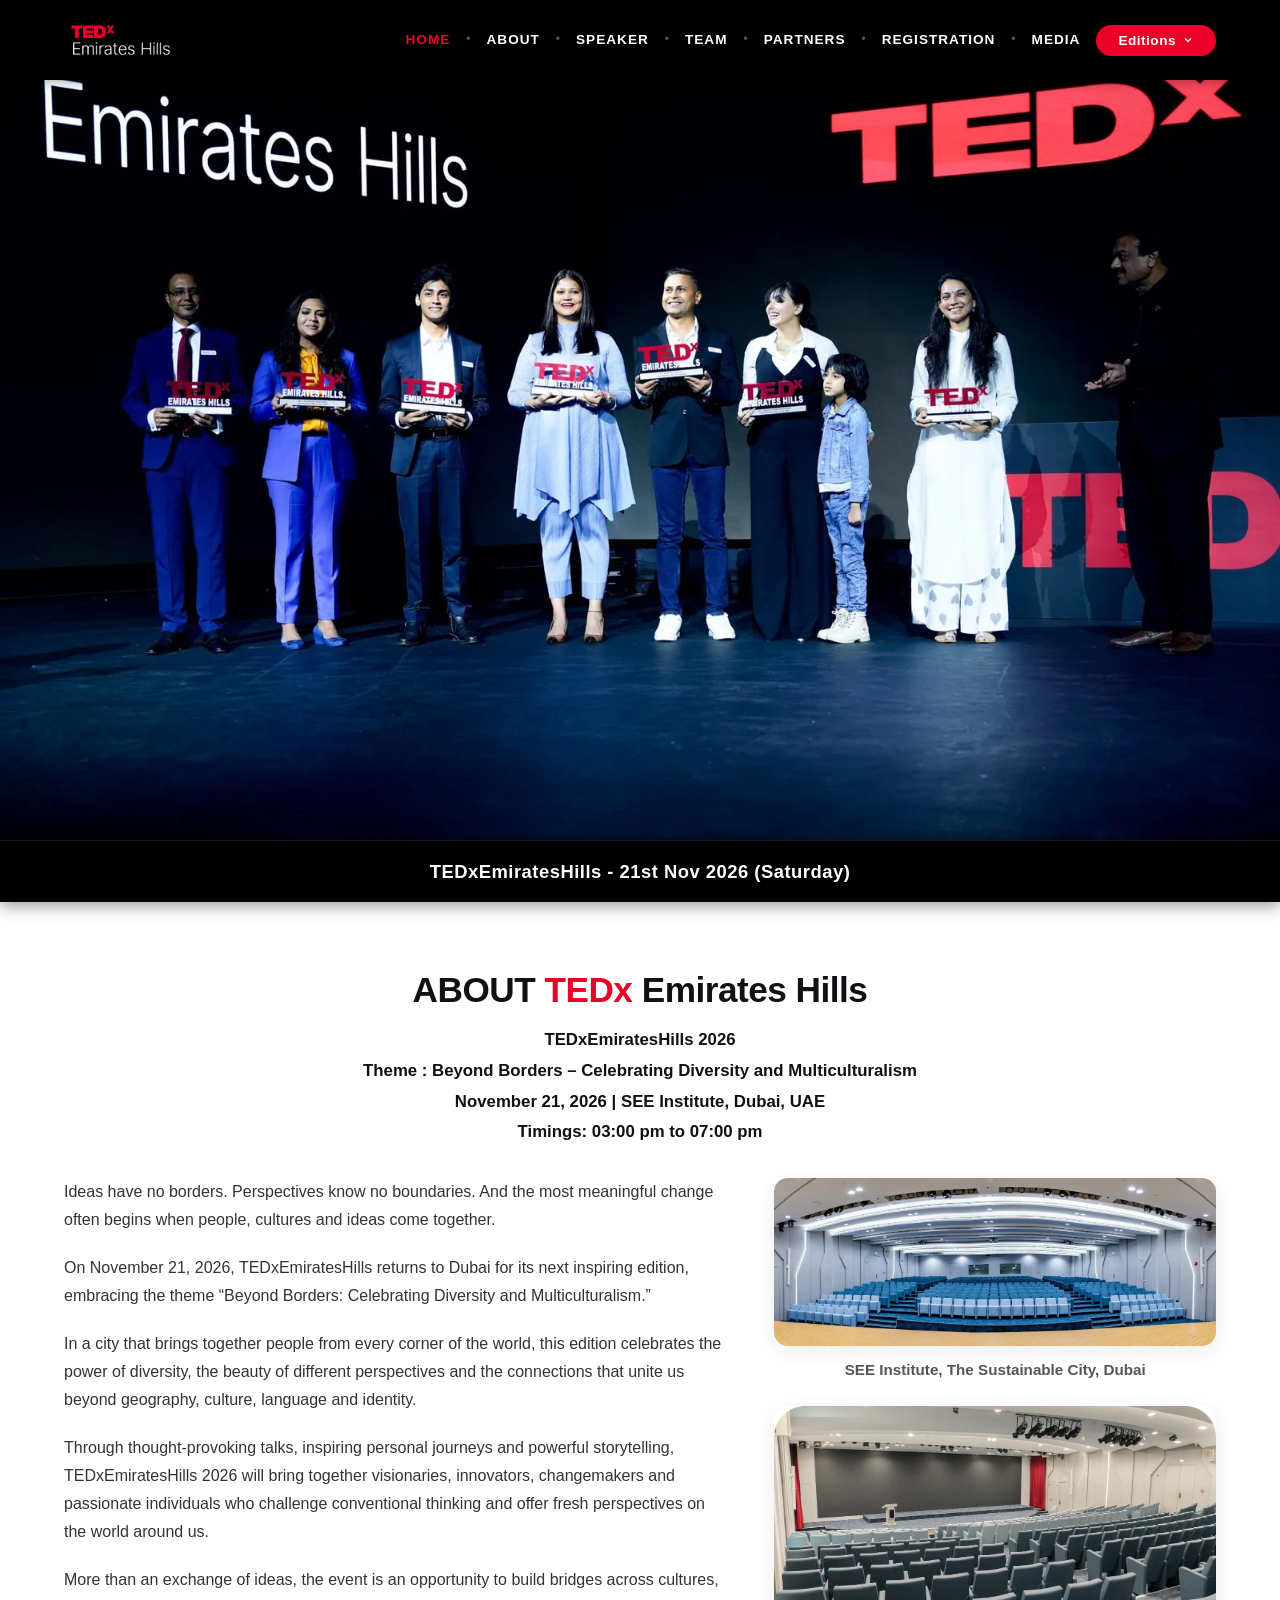
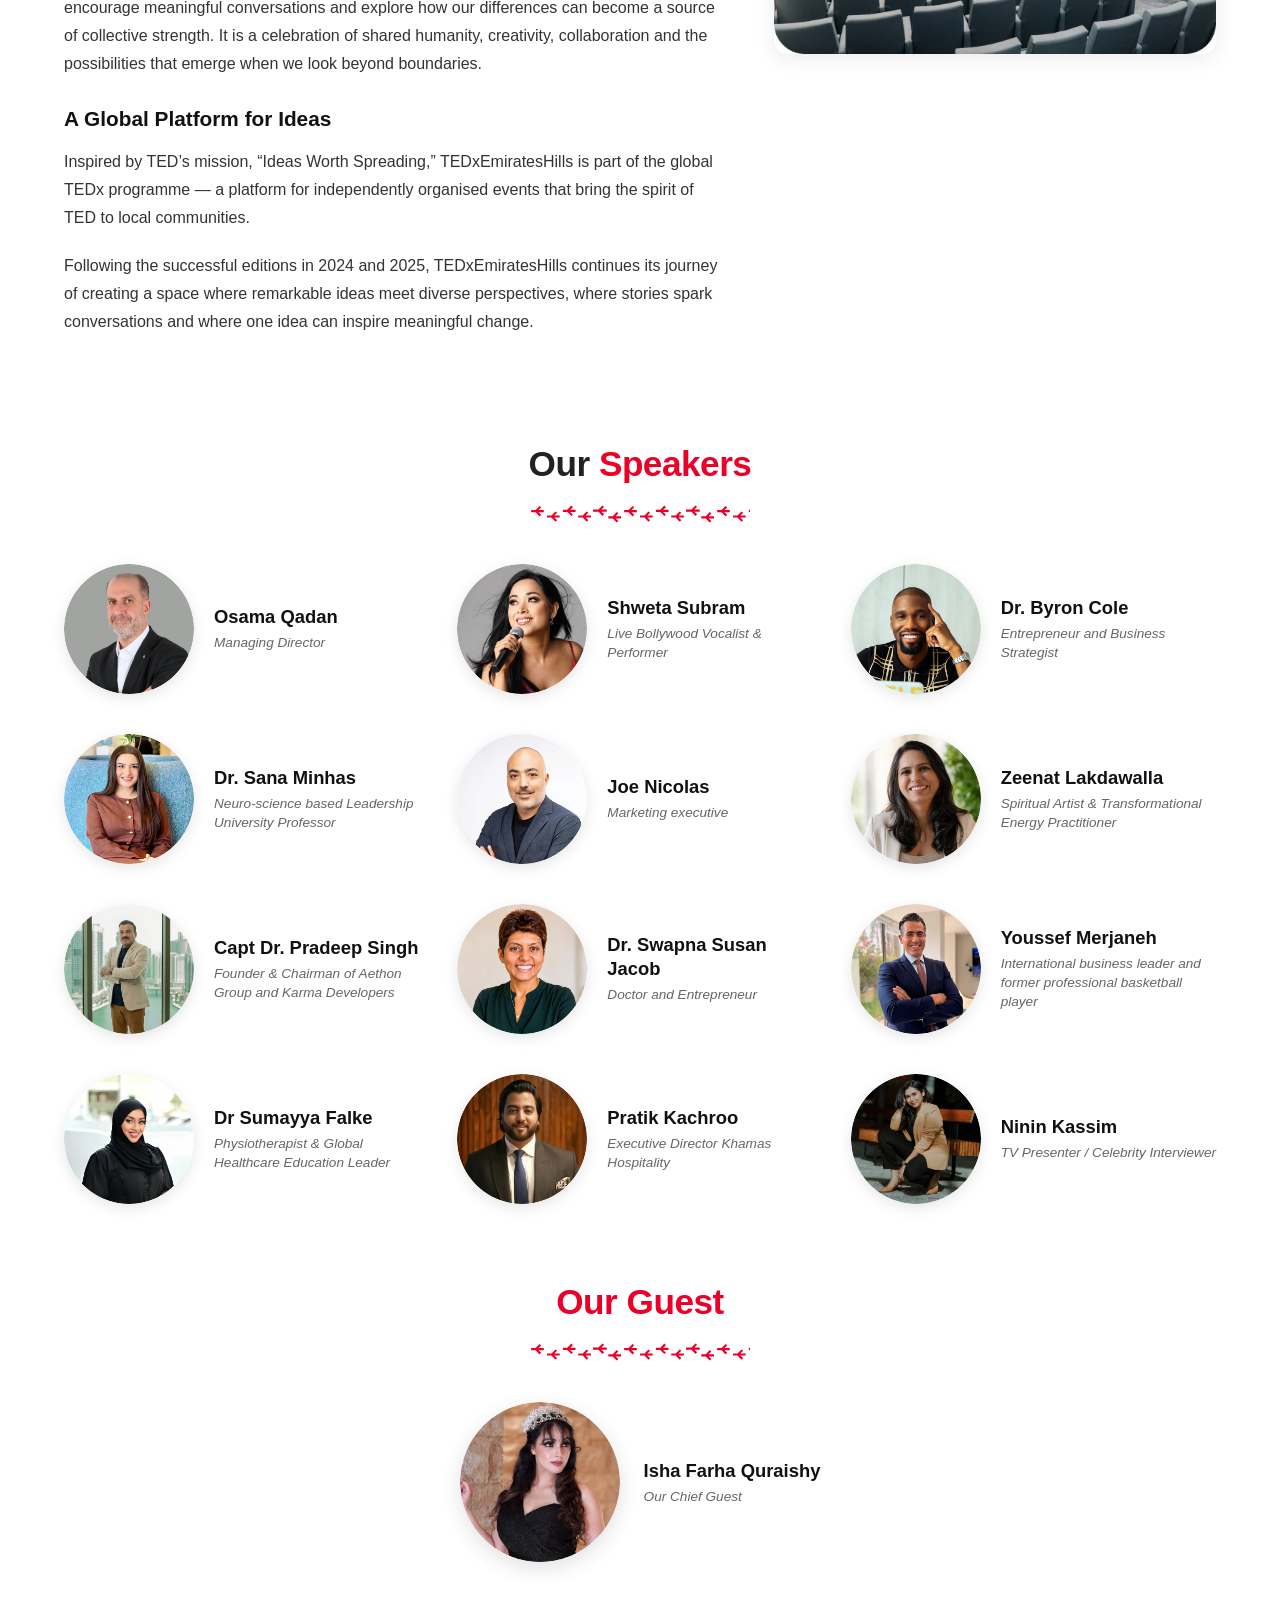
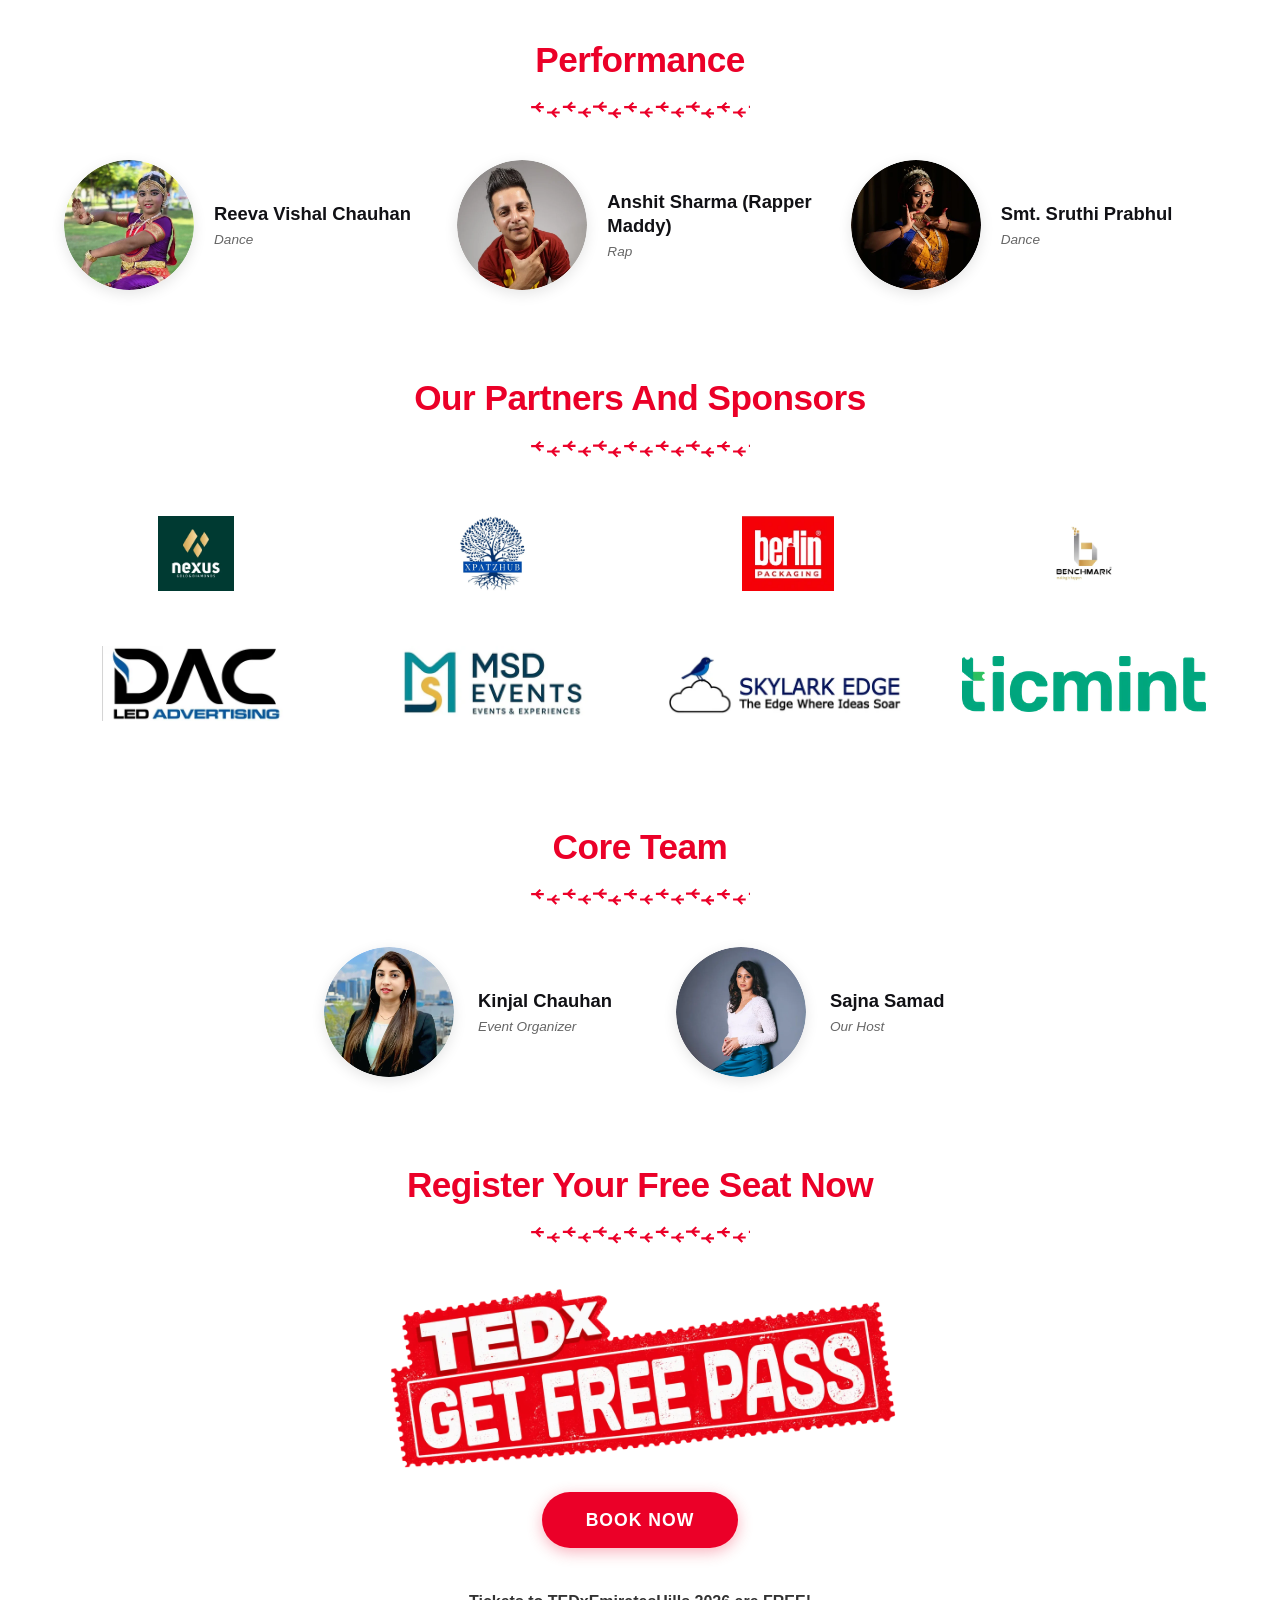
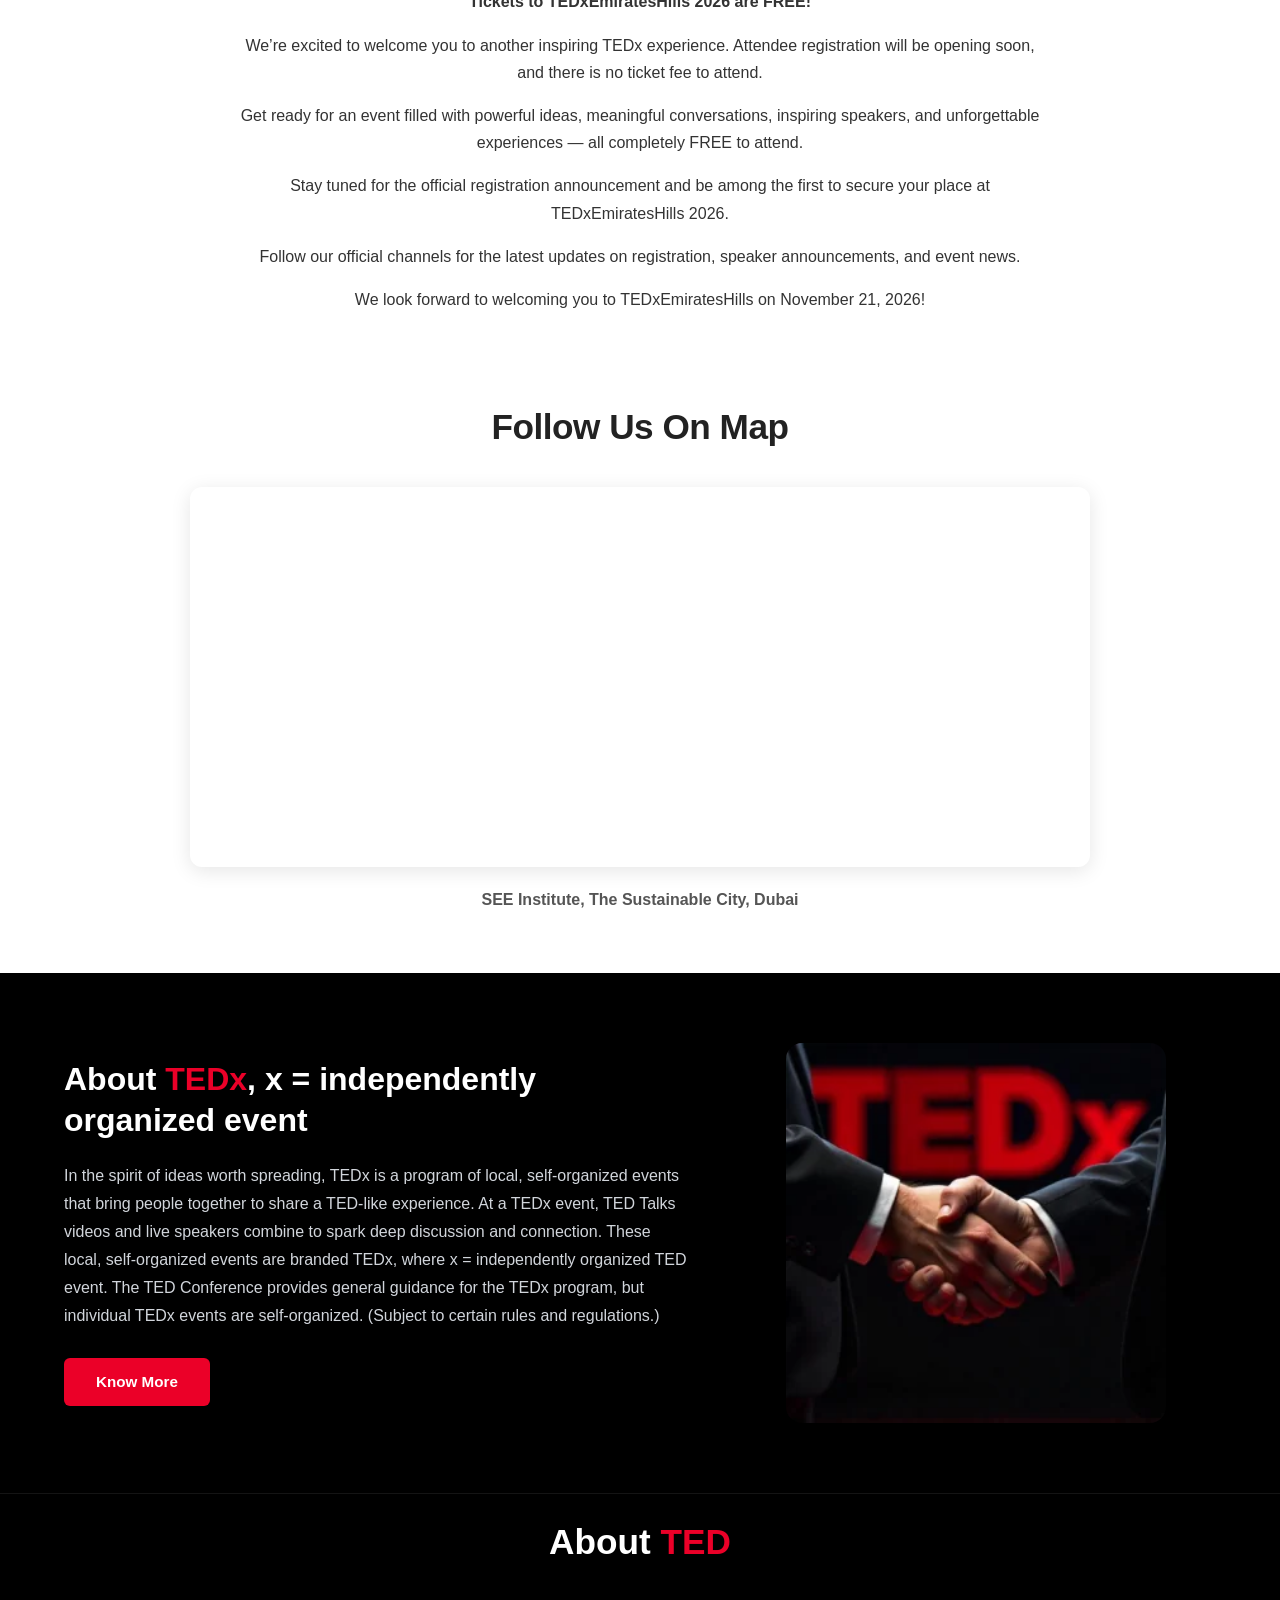
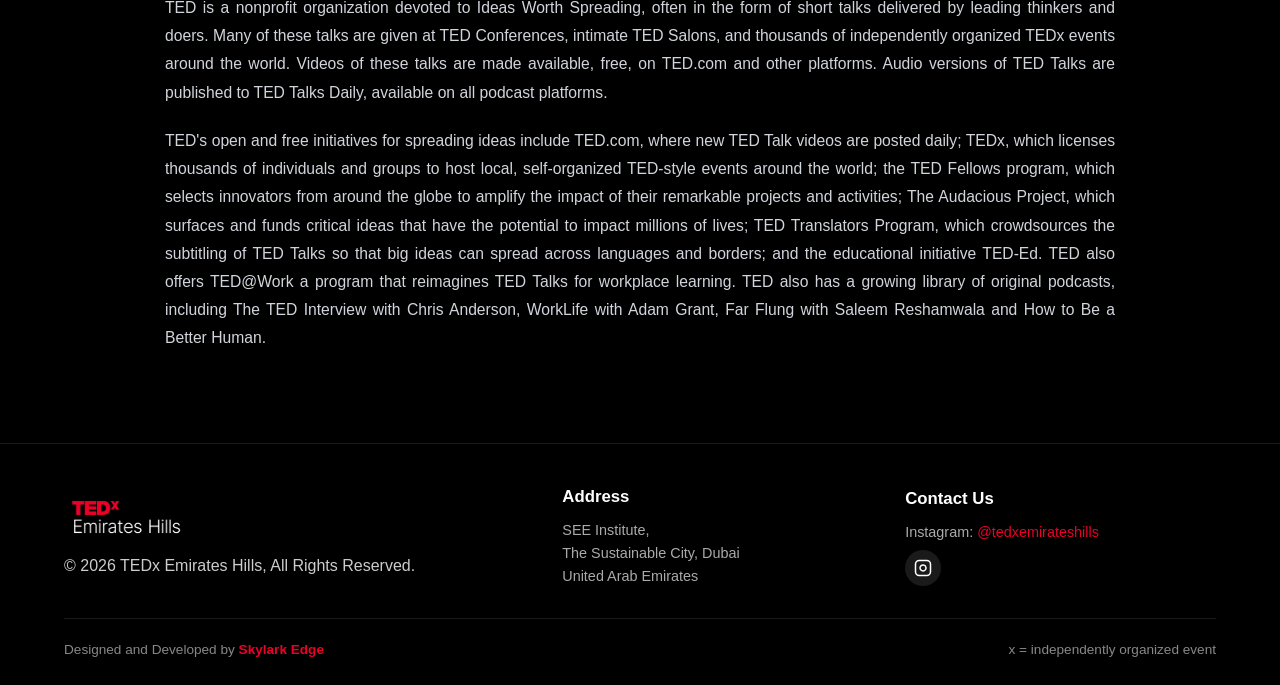
==== commit 0de9fc92: "Fix hero slideshow, backgrounds, and styling to 1:1 match live WordPress site" ====
--- a/index.html
+++ b/index.html
@@ -10,7 +10,7 @@
   <!-- OpenGraph -->
   <meta property="og:title" content="TEDxEmiratesHills 2026 | Beyond Borders">
   <meta property="og:description" content="Join us on November 21, 2026 at SEE Institute, Dubai for an inspiring day of powerful ideas, talks, and performances.">
-  <meta property="og:image" content="assets/images/common/hero-title.webp">
+  <meta property="og:image" content="assets/images/hero/hero-01.webp">
   <meta property="og:url" content="https://tedxemirateshills.com/">
   <meta property="og:type" content="website">
 
@@ -27,11 +27,12 @@
        ======================================================================== -->
   <div id="preloader">
     <img src="assets/images/common/logo.png" alt="TEDxEmiratesHills" class="preloader-logo">
+    <p class="preloader-sub">x = independently organized event</p>
     <div class="preloader-spinner"></div>
   </div>
 
   <!-- ========================================================================
-       HEADER & NAVBAR
+       HEADER & NAVIGATION
        ======================================================================== -->
   <header class="site-header">
     <div class="container nav-container">
@@ -43,632 +44,445 @@
 
       <nav class="main-nav" id="main-nav-menu" aria-label="Main Navigation">
         <a href="#top" class="nav-link active">Home</a>
+        <span class="nav-dot">•</span>
         <a href="#about" class="nav-link">About</a>
-        <a href="#speaker" class="nav-link">Speaker</a>
+        <span class="nav-dot">•</span>
+        <a href="#speakers" class="nav-link">Speaker</a>
+        <span class="nav-dot">•</span>
         <a href="#team" class="nav-link">Team</a>
-        <a href="#partner1" class="nav-link">Partners</a>
-        <a href="#ticket" class="nav-link">Registration</a>
+        <span class="nav-dot">•</span>
+        <a href="#partners" class="nav-link">Partners</a>
+        <span class="nav-dot">•</span>
+        <a href="#register" class="nav-link">Registration</a>
+        <span class="nav-dot">•</span>
         <a href="media.html" class="nav-link">Media</a>
         
-        <!-- Editions Dropdown -->
+        <!-- Editions Dropdown Pill Button -->
         <div class="nav-dropdown">
-          <span class="nav-dropdown-toggle">
+          <button class="editions-pill-btn" aria-haspopup="true" aria-expanded="false">
             <span>Editions</span>
-            <svg width="12" height="12" viewBox="0 0 24 24" fill="none" stroke="currentColor" stroke-width="2"><path d="m6 9 6 6 6-6"></path></svg>
-          </span>
-          <div class="nav-dropdown-menu">
-            <a href="https://event.tedxemirateshills.com" target="_blank" rel="noopener noreferrer" class="nav-dropdown-item">All Editions Hub ↗</a>
-            <a href="https://event.tedxemirateshills.com#edition-2026" target="_blank" rel="noopener noreferrer" class="nav-dropdown-item">2026 Edition</a>
-            <a href="https://event.tedxemirateshills.com#edition-2025" target="_blank" rel="noopener noreferrer" class="nav-dropdown-item">2025 Edition</a>
-            <a href="https://event.tedxemirateshills.com#edition-2024" target="_blank" rel="noopener noreferrer" class="nav-dropdown-item">2024 Edition</a>
+            <svg width="12" height="12" viewBox="0 0 24 24" fill="none" stroke="currentColor" stroke-width="2.5"><path d="m6 9 6 6 6-6"></path></svg>
+          </button>
+          <div class="dropdown-menu">
+            <a href="https://event.tedxemirateshills.com" target="_blank" rel="noopener noreferrer" class="dropdown-item featured">All Editions Hub ↗</a>
+            <a href="https://event.tedxemirateshills.com#edition-2026" target="_blank" rel="noopener noreferrer" class="dropdown-item">2026 Edition</a>
+            <a href="https://event.tedxemirateshills.com#edition-2025" target="_blank" rel="noopener noreferrer" class="dropdown-item">2025 Edition</a>
+            <a href="https://event.tedxemirateshills.com#edition-2024" target="_blank" rel="noopener noreferrer" class="dropdown-item">2024 Edition</a>
           </div>
         </div>
       </nav>
 
-      <div class="nav-actions">
-        <button class="btn-book-now open-modal-trigger">
-          <span>Book Now</span>
-          <svg width="14" height="14" viewBox="0 0 24 24" fill="none" stroke="currentColor" stroke-width="2.5"><path d="m9 18 6-6-6-6"></path></svg>
-        </button>
-
-        <button class="mobile-menu-btn" id="mobile-menu-toggle" aria-label="Toggle menu" aria-expanded="false">
-          <svg width="24" height="24" viewBox="0 0 24 24" fill="none" stroke="currentColor" stroke-width="2"><line x1="3" y1="12" x2="21" y2="12"></line><line x1="3" y1="6" x2="21" y2="6"></line><line x1="3" y1="18" x2="21" y2="18"></line></svg>
-        </button>
-      </div>
+      <button class="mobile-menu-btn" id="mobile-menu-toggle" aria-label="Toggle menu">
+        <svg width="26" height="26" viewBox="0 0 24 24" fill="none" stroke="currentColor" stroke-width="2"><line x1="3" y1="12" x2="21" y2="12"></line><line x1="3" y1="6" x2="21" y2="6"></line><line x1="3" y1="18" x2="21" y2="18"></line></svg>
+      </button>
     </div>
   </header>
 
   <!-- ========================================================================
-       HERO SECTION
+       HERO SECTION (STAGE SLIDESHOW)
        ======================================================================== -->
   <section class="hero-section" id="top">
-    <div class="container hero-content">
-      <img src="assets/images/common/hero-title.webp" alt="TEDxEmiratesHills 2026" class="hero-logo-banner">
-      <h1 class="hero-headline">Reserve Your Spot at TEDx Emirates Hills</h1>
+    <div class="hero-slideshow">
+      <div class="hero-slide active" style="background-image: url('assets/images/hero/hero-01.webp');"></div>
+      <div class="hero-slide" style="background-image: url('assets/images/hero/hero-02.webp');"></div>
+      <div class="hero-slide" style="background-image: url('assets/images/hero/hero-03.webp');"></div>
+      <div class="hero-slide" style="background-image: url('assets/images/hero/hero-04.webp');"></div>
+      <div class="hero-slide" style="background-image: url('assets/images/hero/hero-05.webp');"></div>
+    </div>
+  </section>
+
+  <!-- Hero Bottom Bar -->
+  <div class="hero-bottom-bar">
+    TEDxEmiratesHills - 21st Nov 2026 (Saturday)
+  </div>
+
+  <!-- ========================================================================
+       ABOUT SECTION
+       ======================================================================== -->
+  <section class="section-white" id="about">
+    <div class="container">
       
-      <div class="hero-date-box">
-        <svg width="18" height="18" viewBox="0 0 24 24" fill="none" stroke="currentColor" stroke-width="2"><rect x="3" y="4" width="18" height="18" rx="2" ry="2"></rect><line x1="16" y1="2" x2="16" y2="6"></line><line x1="8" y1="2" x2="8" y2="6"></line><line x1="3" y1="10" x2="21" y2="10"></line></svg>
-        <span>TEDxEmiratesHills — 21st Nov 2026 (Saturday)</span>
-      </div>
-
-      <div class="hero-cta-group">
-        <button class="btn-hero-primary open-modal-trigger">
-          <span>Book Free Ticket</span>
-          <svg width="16" height="16" viewBox="0 0 24 24" fill="none" stroke="currentColor" stroke-width="2.5"><path d="m9 18 6-6-6-6"></path></svg>
-        </button>
-        <a href="#about" class="btn-hero-secondary">
-          <span>Explore Event</span>
+      <h2 class="section-title">
+        <span class="title-dark">ABOUT</span> <span class="title-red">TEDx</span> <span class="title-dark">Emirates Hills</span>
+      </h2>
+
+      <div class="about-meta">
+        <p>TEDxEmiratesHills 2026</p>
+        <p>Theme : Beyond Borders – Celebrating Diversity and Multiculturalism</p>
+        <p>November 21, 2026 | SEE Institute, Dubai, UAE</p>
+        <p>Timings: 03:00 pm to 07:00 pm</p>
+      </div>
+
+      <div class="about-grid">
+        <div class="about-text">
+          <p>Ideas have no borders. Perspectives know no boundaries. And the most meaningful change often begins when people, cultures and ideas come together.</p>
+          <p>On November 21, 2026, TEDxEmiratesHills returns to Dubai for its next inspiring edition, embracing the theme “Beyond Borders: Celebrating Diversity and Multiculturalism.”</p>
+          <p>In a city that brings together people from every corner of the world, this edition celebrates the power of diversity, the beauty of different perspectives and the connections that unite us beyond geography, culture, language and identity.</p>
+          <p>Through thought-provoking talks, inspiring personal journeys and powerful storytelling, TEDxEmiratesHills 2026 will bring together visionaries, innovators, changemakers and passionate individuals who challenge conventional thinking and offer fresh perspectives on the world around us.</p>
+          <p>More than an exchange of ideas, the event is an opportunity to build bridges across cultures, encourage meaningful conversations and explore how our differences can become a source of collective strength. It is a celebration of shared humanity, creativity, collaboration and the possibilities that emerge when we look beyond boundaries.</p>
+          
+          <h4>A Global Platform for Ideas</h4>
+          <p>Inspired by TED’s mission, “Ideas Worth Spreading,” TEDxEmiratesHills is part of the global TEDx programme — a platform for independently organised events that bring the spirit of TED to local communities.</p>
+          <p>Following the successful editions in 2024 and 2025, TEDxEmiratesHills continues its journey of creating a space where remarkable ideas meet diverse perspectives, where stories spark conversations and where one idea can inspire meaningful change.</p>
+        </div>
+
+        <div class="about-visuals">
+          <img src="assets/images/common/about-banner.webp" alt="SEE Institute Auditorium" class="about-img" loading="lazy">
+          <p class="about-img-caption">SEE Institute, The Sustainable City, Dubai</p>
+          <img src="assets/images/common/about-feature.webp" alt="SEE Institute Stage" class="about-img" loading="lazy">
+        </div>
+      </div>
+
+    </div>
+  </section>
+
+  <!-- ========================================================================
+       SPEAKERS SECTION
+       ======================================================================== -->
+  <section class="section-white" id="speakers" style="padding-top: 20px;">
+    <div class="container">
+      <h2 class="section-title">Our <span class="title-red">Speakers</span></h2>
+      <div class="tribal-divider"></div>
+
+      <div class="speakers-grid">
+        <!-- Speaker 1 -->
+        <div class="speaker-card">
+          <img src="assets/images/speakers/osama-qadan.webp" alt="Osama Qadan" class="speaker-avatar" loading="lazy">
+          <div class="speaker-info">
+            <h3 class="speaker-name">Osama Qadan</h3>
+            <p class="speaker-role">Managing Director</p>
+          </div>
+        </div>
+
+        <!-- Speaker 2 -->
+        <div class="speaker-card">
+          <img src="assets/images/speakers/shweta-subram.webp" alt="Shweta Subram" class="speaker-avatar" loading="lazy">
+          <div class="speaker-info">
+            <h3 class="speaker-name">Shweta Subram</h3>
+            <p class="speaker-role">Live Bollywood Vocalist & Performer</p>
+          </div>
+        </div>
+
+        <!-- Speaker 3 -->
+        <div class="speaker-card">
+          <img src="assets/images/speakers/dr-byron-cole.webp" alt="Dr. Byron Cole" class="speaker-avatar" loading="lazy">
+          <div class="speaker-info">
+            <h3 class="speaker-name">Dr. Byron Cole</h3>
+            <p class="speaker-role">Entrepreneur and Business Strategist</p>
+          </div>
+        </div>
+
+        <!-- Speaker 4 -->
+        <div class="speaker-card">
+          <img src="assets/images/speakers/dr-sana-minhas.webp" alt="Dr. Sana Minhas" class="speaker-avatar" loading="lazy">
+          <div class="speaker-info">
+            <h3 class="speaker-name">Dr. Sana Minhas</h3>
+            <p class="speaker-role">Neuro-science based Leadership University Professor</p>
+          </div>
+        </div>
+
+        <!-- Speaker 5 -->
+        <div class="speaker-card">
+          <img src="assets/images/speakers/joe-nicolas.webp" alt="Joe Nicolas" class="speaker-avatar" loading="lazy">
+          <div class="speaker-info">
+            <h3 class="speaker-name">Joe Nicolas</h3>
+            <p class="speaker-role">Marketing executive</p>
+          </div>
+        </div>
+
+        <!-- Speaker 6 -->
+        <div class="speaker-card">
+          <img src="assets/images/speakers/zeenat-lakdawalla.webp" alt="Zeenat Lakdawalla" class="speaker-avatar" loading="lazy">
+          <div class="speaker-info">
+            <h3 class="speaker-name">Zeenat Lakdawalla</h3>
+            <p class="speaker-role">Spiritual Artist & Transformational Energy Practitioner</p>
+          </div>
+        </div>
+
+        <!-- Speaker 7 -->
+        <div class="speaker-card">
+          <img src="assets/images/speakers/capt-dr-pradeep-singh.webp" alt="Capt Dr. Pradeep Singh" class="speaker-avatar" loading="lazy">
+          <div class="speaker-info">
+            <h3 class="speaker-name">Capt Dr. Pradeep Singh</h3>
+            <p class="speaker-role">Founder & Chairman of Aethon Group and Karma Developers</p>
+          </div>
+        </div>
+
+        <!-- Speaker 8 -->
+        <div class="speaker-card">
+          <img src="assets/images/speakers/dr-swapna-susan-jacob.webp" alt="Dr. Swapna Susan Jacob" class="speaker-avatar" loading="lazy">
+          <div class="speaker-info">
+            <h3 class="speaker-name">Dr. Swapna Susan Jacob</h3>
+            <p class="speaker-role">Doctor and Entrepreneur</p>
+          </div>
+        </div>
+
+        <!-- Speaker 9 -->
+        <div class="speaker-card">
+          <img src="assets/images/speakers/youssef-merjaneh.webp" alt="Youssef Merjaneh" class="speaker-avatar" loading="lazy">
+          <div class="speaker-info">
+            <h3 class="speaker-name">Youssef Merjaneh</h3>
+            <p class="speaker-role">International business leader and former professional basketball player</p>
+          </div>
+        </div>
+
+        <!-- Speaker 10 -->
+        <div class="speaker-card">
+          <img src="assets/images/speakers/dr-sumayya-falke.webp" alt="Dr Sumayya Falke" class="speaker-avatar" loading="lazy">
+          <div class="speaker-info">
+            <h3 class="speaker-name">Dr Sumayya Falke</h3>
+            <p class="speaker-role">Physiotherapist & Global Healthcare Education Leader</p>
+          </div>
+        </div>
+
+        <!-- Speaker 11 -->
+        <div class="speaker-card">
+          <img src="assets/images/speakers/pratik-kachroo.webp" alt="Pratik Kachroo" class="speaker-avatar" loading="lazy">
+          <div class="speaker-info">
+            <h3 class="speaker-name">Pratik Kachroo</h3>
+            <p class="speaker-role">Executive Director Khamas Hospitality</p>
+          </div>
+        </div>
+
+        <!-- Speaker 12 -->
+        <div class="speaker-card">
+          <img src="assets/images/speakers/ninin-kassim.webp" alt="Ninin Kassim" class="speaker-avatar" loading="lazy">
+          <div class="speaker-info">
+            <h3 class="speaker-name">Ninin Kassim</h3>
+            <p class="speaker-role">TV Presenter / Celebrity Interviewer</p>
+          </div>
+        </div>
+      </div>
+    </div>
+  </section>
+
+  <!-- ========================================================================
+       OUR GUEST SECTION
+       ======================================================================== -->
+  <section class="section-white" id="guest" style="padding-top: 10px;">
+    <div class="container">
+      <h2 class="section-title text-red">Our Guest</h2>
+      <div class="tribal-divider"></div>
+
+      <div class="guest-wrap">
+        <div class="guest-card">
+          <img src="assets/images/speakers/isha-farha-quraishy.webp" alt="Isha Farha Quraishy" class="guest-avatar" loading="lazy">
+          <div class="speaker-info">
+            <h3 class="speaker-name">Isha Farha Quraishy</h3>
+            <p class="speaker-role">Our Chief Guest</p>
+          </div>
+        </div>
+      </div>
+    </div>
+  </section>
+
+  <!-- ========================================================================
+       PERFORMANCE SECTION
+       ======================================================================== -->
+  <section class="section-white" id="performance" style="padding-top: 10px;">
+    <div class="container">
+      <h2 class="section-title text-red">Performance</h2>
+      <div class="tribal-divider"></div>
+
+      <div class="performers-grid">
+        <!-- Performer 1 -->
+        <div class="performer-card">
+          <img src="assets/images/speakers/reeva-vishal-chauhan.webp" alt="Reeva Vishal Chauhan" class="speaker-avatar" loading="lazy">
+          <div class="speaker-info">
+            <h3 class="speaker-name">Reeva Vishal Chauhan</h3>
+            <p class="speaker-role">Dance</p>
+          </div>
+        </div>
+
+        <!-- Performer 2 -->
+        <div class="performer-card">
+          <img src="assets/images/speakers/anshit-sharma-maddy.webp" alt="Anshit Sharma (Rapper Maddy)" class="speaker-avatar" loading="lazy">
+          <div class="speaker-info">
+            <h3 class="speaker-name">Anshit Sharma (Rapper Maddy)</h3>
+            <p class="speaker-role">Rap</p>
+          </div>
+        </div>
+
+        <!-- Performer 3 -->
+        <div class="performer-card">
+          <img src="assets/images/speakers/sruthi-prabhul.webp" alt="Smt. Sruthi Prabhul" class="speaker-avatar" loading="lazy">
+          <div class="speaker-info">
+            <h3 class="speaker-name">Smt. Sruthi Prabhul</h3>
+            <p class="speaker-role">Dance</p>
+          </div>
+        </div>
+      </div>
+    </div>
+  </section>
+
+  <!-- ========================================================================
+       PARTNERS AND SPONSORS SECTION
+       ======================================================================== -->
+  <section class="section-white" id="partners" style="padding-top: 20px;">
+    <div class="container">
+      <h2 class="section-title text-red">Our Partners And Sponsors</h2>
+      <div class="tribal-divider"></div>
+
+      <div class="partners-grid">
+        <div class="partner-logo-wrap"><img src="assets/images/partners/nexus-gold.webp" alt="Nexus Gold & Diamonds" class="partner-logo" loading="lazy"></div>
+        <div class="partner-logo-wrap"><img src="assets/images/partners/xpatzhub.webp" alt="Xpatzhub" class="partner-logo" loading="lazy"></div>
+        <div class="partner-logo-wrap"><img src="assets/images/partners/berlin-packaging.webp" alt="Berlin Packaging" class="partner-logo" loading="lazy"></div>
+        <div class="partner-logo-wrap"><img src="assets/images/partners/benchmark.webp" alt="Benchmark" class="partner-logo" loading="lazy"></div>
+        <div class="partner-logo-wrap"><img src="assets/images/partners/dac-led.webp" alt="DAC LED Advertising" class="partner-logo" loading="lazy"></div>
+        <div class="partner-logo-wrap"><img src="assets/images/partners/msd-events.webp" alt="MSD Events" class="partner-logo" loading="lazy"></div>
+        <div class="partner-logo-wrap"><img src="assets/images/partners/skylark-edge.webp" alt="Skylark Edge" class="partner-logo" loading="lazy"></div>
+        <div class="partner-logo-wrap"><img src="assets/images/partners/licmint.webp" alt="Ticmint" class="partner-logo" loading="lazy"></div>
+      </div>
+    </div>
+  </section>
+
+  <!-- ========================================================================
+       CORE TEAM SECTION
+       ======================================================================== -->
+  <section class="section-white" id="team" style="padding-top: 20px;">
+    <div class="container">
+      <h2 class="section-title text-red">Core Team</h2>
+      <div class="tribal-divider"></div>
+
+      <div class="team-grid">
+        <div class="team-card">
+          <img src="assets/images/team/kinjal-chauhan.webp" alt="Kinjal Chauhan" class="speaker-avatar" loading="lazy">
+          <div class="speaker-info">
+            <h3 class="speaker-name">Kinjal Chauhan</h3>
+            <p class="speaker-role">Event Organizer</p>
+          </div>
+        </div>
+
+        <div class="team-card">
+          <img src="assets/images/team/sajna-samad.webp" alt="Sajna Samad" class="speaker-avatar" loading="lazy">
+          <div class="speaker-info">
+            <h3 class="speaker-name">Sajna Samad</h3>
+            <p class="speaker-role">Our Host</p>
+          </div>
+        </div>
+      </div>
+    </div>
+  </section>
+
+  <!-- ========================================================================
+       REGISTRATION SECTION
+       ======================================================================== -->
+  <section class="section-white" id="register" style="padding-top: 20px;">
+    <div class="container">
+      <h2 class="section-title text-red">Register Your Free Seat Now</h2>
+      <div class="tribal-divider"></div>
+
+      <div class="registration-wrap">
+        <img src="assets/images/common/ticket-pass.webp" alt="TEDx Get Free Pass" class="ticket-stamp-img" loading="lazy">
+        
+        <a href="https://tedxemirateshills.ticmint.com/event/tedx-emirates-hills-16449" target="_blank" rel="noopener noreferrer" class="btn-book-seat">
+          Book Now
         </a>
-      </div>
-    </div>
-  </section>
-
-  <!-- ========================================================================
-       ABOUT SECTION
-       ======================================================================== -->
-  <section class="about-section" id="about">
-    <div class="container">
+
+        <div class="registration-text">
+          <p><strong>Tickets to TEDxEmiratesHills 2026 are FREE!</strong></p>
+          <p>We’re excited to welcome you to another inspiring TEDx experience. Attendee registration will be opening soon, and there is no ticket fee to attend.</p>
+          <p>Get ready for an event filled with powerful ideas, meaningful conversations, inspiring speakers, and unforgettable experiences — all completely FREE to attend.</p>
+          <p>Stay tuned for the official registration announcement and be among the first to secure your place at TEDxEmiratesHills 2026.</p>
+          <p>Follow our official channels for the latest updates on registration, speaker announcements, and event news.</p>
+          <p>We look forward to welcoming you to TEDxEmiratesHills on November 21, 2026!</p>
+        </div>
+      </div>
+    </div>
+  </section>
+
+  <!-- ========================================================================
+       MAP SECTION
+       ======================================================================== -->
+  <section class="section-white" id="map" style="padding-top: 10px;">
+    <div class="container">
+      <h2 class="section-title" style="margin-bottom: 2rem;">Follow Us On Map</h2>
       
-      <div class="section-title-wrap">
-        <span class="section-subtitle">Discover The Vision</span>
-        <h2 class="section-title">ABOUT <span>TEDx Emirates Hills</span></h2>
-      </div>
-
-      <!-- Main About Narrative Box -->
-      <div class="about-lead-box">
-        <div class="about-lead-header">
-          <div class="about-theme-title">
-            Theme: Beyond Borders – Celebrating Diversity and Multiculturalism
-          </div>
-          <span class="about-meta-tag">
-            <svg width="14" height="14" viewBox="0 0 24 24" fill="none" stroke="currentColor" stroke-width="2"><circle cx="12" cy="12" r="10"></circle><polyline points="12 6 12 12 16 14"></polyline></svg>
-            <span>Nov 21, 2026 • 03:00 PM – 07:00 PM</span>
-          </span>
-        </div>
-
-        <div class="about-lead-body">
+      <div class="map-wrap">
+        <iframe 
+          class="map-frame" 
+          src="https://maps.google.com/maps?q=SEE%20Institute%2C%20The%20Sustainable%20City%2C%20Dubai&t=m&z=14&output=embed&iwloc=near" 
+          loading="lazy" 
+          title="SEE Institute Dubai Map">
+        </iframe>
+        <p class="map-caption">SEE Institute, The Sustainable City, Dubai</p>
+      </div>
+    </div>
+  </section>
+
+  <!-- ========================================================================
+       ABOUT TEDx SECTION (BLACK)
+       ======================================================================== -->
+  <section class="section-black" id="about-tedx">
+    <div class="container">
+      <div class="about-tedx-grid">
+        <div class="about-tedx-text">
+          <h2>About <span class="title-red">TEDx</span>, x = independently organized event</h2>
           <p>
-            Ideas have no borders. Perspectives know no boundaries. And the most meaningful change often begins when people, cultures, and ideas come together.
-          </p>
-          <p>
-            On November 21, 2026, TEDxEmiratesHills returns to Dubai for its next inspiring edition, embracing the theme <strong>“Beyond Borders: Celebrating Diversity and Multiculturalism.”</strong>
-          </p>
-          <p>
-            In a city that brings together people from every corner of the world, this edition celebrates the power of diversity, the beauty of different perspectives, and the connections that unite us beyond geography, culture, language, and identity.
-          </p>
-          <p>
-            Through thought-provoking talks, inspiring personal journeys, and powerful storytelling, TEDxEmiratesHills 2026 will bring together visionaries, innovators, changemakers, and passionate individuals who challenge conventional thinking and offer fresh perspectives on the world around us.
-          </p>
-          <p>
-            More than an exchange of ideas, the event is an opportunity to build bridges across cultures, encourage meaningful conversations, and explore how our differences can become a source of collective strength. It is a celebration of shared humanity, creativity, collaboration, and the possibilities that emerge when we look beyond boundaries.
-          </p>
-        </div>
-      </div>
-
-      <!-- 4 Curated Experience Cards -->
-      <div class="about_tedx_features">
-        <!-- Card 1 -->
-        <div class="about_feature_card">
-          <div class="about_icon_box">
-            <svg viewBox="0 0 24 24"><path d="M19 3h-1V1h-2v2H8V1H6v2H5a2 2 0 0 0-2 2v14a2 2 0 0 0 2 2h14a2 2 0 0 0 2-2V5a2 2 0 0 0-2-2zm0 16H5V8h14v11z"/></svg>
-          </div>
-          <div class="about_feature_title">Date & Venue</div>
-          <div class="about_feature_desc">
-            <strong>21 November 2026</strong><br>
-            SEE Institute,<br>
-            The Sustainable City, Dubai
-          </div>
-        </div>
-
-        <!-- Card 2 -->
-        <div class="about_feature_card">
-          <div class="about_icon_box">
-            <svg viewBox="0 0 24 24"><path d="M12 2L2 7v2c0 5.55 3.84 10.74 10 12 6.16-1.26 10-6.45 10-12V7l-10-5z"/></svg>
-          </div>
-          <div class="about_feature_title">Curated Experiences</div>
-          <div class="about_feature_desc">
-            Every TEDxEmiratesHills session is carefully crafted to deliver powerful stories, breakthrough ideas, and unforgettable moments.
-          </div>
-        </div>
-
-        <!-- Card 3 -->
-        <div class="about_feature_card">
-          <div class="about_icon_box">
-            <svg viewBox="0 0 24 24"><path d="M12 12c2.8 0 5-2.2 5-5s-2.2-5-5-5-5 2.2-5 5 2.2 5 5 5zm0 2c-3.3 0-10 1.7-10 5v3h20v-3c0-3.3-6.7-5-10-5z"/></svg>
-          </div>
-          <div class="about_feature_title">Inspiring Community</div>
-          <div class="about_feature_desc">
-            Connect with innovators, entrepreneurs, students, and creative leaders who share a passion for ideas that create positive impact.
-          </div>
-        </div>
-
-        <!-- Card 4 -->
-        <div class="about_feature_card">
-          <div class="about_icon_box">
-            <svg viewBox="0 0 24 24"><path d="M12 2l2.4 5.2L20 8l-4 3.9.95 5.6L12 14.8 7.05 17.5 8 11.9 4 8l5.6-.8L12 2z"/></svg>
-          </div>
-          <div class="about_feature_title">Ideas Into Action</div>
-          <div class="about_feature_desc">
-            Leave with fresh perspectives, meaningful conversations, and the motivation to transform inspiration into real-world action.
-          </div>
-        </div>
-      </div>
-
-    </div>
-  </section>
-
-  <!-- ========================================================================
-       SPEAKERS SECTION
-       ======================================================================== -->
-  <section class="speakers-section" id="speaker">
-    <div class="container">
-      
-      <div class="section-title-wrap">
-        <span class="section-subtitle">Inspiring Voices</span>
-        <h2 class="section-title">Our <span>Speakers</span></h2>
-      </div>
-
-      <div class="speakers-grid">
-        <!-- 1. Osama Qadan -->
-        <div class="speaker-card">
-          <div class="speaker-avatar-wrap">
-            <img src="assets/images/speakers/osama-qadan.webp" alt="Osama Qadan" class="speaker-img" loading="lazy">
-          </div>
-          <h3 class="speaker-name">Osama Qadan</h3>
-          <p class="speaker-role">Managing Director</p>
-        </div>
-
-        <!-- 2. Shweta Subram -->
-        <div class="speaker-card">
-          <div class="speaker-avatar-wrap">
-            <img src="assets/images/speakers/shweta-subram.webp" alt="Shweta Subram" class="speaker-img" loading="lazy">
-          </div>
-          <h3 class="speaker-name">Shweta Subram</h3>
-          <p class="speaker-role">Live Bollywood Vocalist & Performer</p>
-        </div>
-
-        <!-- 3. Dr. Byron Cole -->
-        <div class="speaker-card">
-          <div class="speaker-avatar-wrap">
-            <img src="assets/images/speakers/dr-byron-cole.webp" alt="Dr. Byron Cole" class="speaker-img" loading="lazy">
-          </div>
-          <h3 class="speaker-name">Dr. Byron Cole</h3>
-          <p class="speaker-role">Entrepreneur and Business Strategist</p>
-        </div>
-
-        <!-- 4. Dr. Sana Minhas -->
-        <div class="speaker-card">
-          <div class="speaker-avatar-wrap">
-            <img src="assets/images/speakers/dr-sana-minhas.webp" alt="Dr. Sana Minhas" class="speaker-img" loading="lazy">
-          </div>
-          <h3 class="speaker-name">Dr. Sana Minhas</h3>
-          <p class="speaker-role">Neuro-science based Leadership University Professor</p>
-        </div>
-
-        <!-- 5. Joe Nicolas -->
-        <div class="speaker-card">
-          <div class="speaker-avatar-wrap">
-            <img src="assets/images/speakers/joe-nicolas.webp" alt="Joe Nicolas" class="speaker-img" loading="lazy">
-          </div>
-          <h3 class="speaker-name">Joe Nicolas</h3>
-          <p class="speaker-role">Marketing executive</p>
-        </div>
-
-        <!-- 6. Zeenat Lakdawalla -->
-        <div class="speaker-card">
-          <div class="speaker-avatar-wrap">
-            <img src="assets/images/speakers/zeenat-lakdawalla.webp" alt="Zeenat Lakdawalla" class="speaker-img" loading="lazy">
-          </div>
-          <h3 class="speaker-name">Zeenat Lakdawalla</h3>
-          <p class="speaker-role">Spiritual Artist & Transformational Energy Practitioner</p>
-        </div>
-
-        <!-- 7. Capt Dr. Pradeep Singh -->
-        <div class="speaker-card">
-          <div class="speaker-avatar-wrap">
-            <img src="assets/images/speakers/capt-dr-pradeep-singh.webp" alt="Capt Dr. Pradeep Singh" class="speaker-img" loading="lazy">
-          </div>
-          <h3 class="speaker-name">Capt Dr. Pradeep Singh</h3>
-          <p class="speaker-role">Founder & Chairman of Aethon Group and Karma Developers</p>
-        </div>
-
-        <!-- 8. Dr. Swapna Susan Jacob -->
-        <div class="speaker-card">
-          <div class="speaker-avatar-wrap">
-            <img src="assets/images/speakers/dr-swapna-susan-jacob.webp" alt="Dr. Swapna Susan Jacob" class="speaker-img" loading="lazy">
-          </div>
-          <h3 class="speaker-name">Dr. Swapna Susan Jacob</h3>
-          <p class="speaker-role">Doctor and Entrepreneur</p>
-        </div>
-
-        <!-- 9. Youssef Merjaneh -->
-        <div class="speaker-card">
-          <div class="speaker-avatar-wrap">
-            <img src="assets/images/speakers/youssef-merjaneh.webp" alt="Youssef Merjaneh" class="speaker-img" loading="lazy">
-          </div>
-          <h3 class="speaker-name">Youssef Merjaneh</h3>
-          <p class="speaker-role">International business leader and former professional basketball player</p>
-        </div>
-
-        <!-- 10. Dr Sumayya Falke -->
-        <div class="speaker-card">
-          <div class="speaker-avatar-wrap">
-            <img src="assets/images/speakers/dr-sumayya-falke.webp" alt="Dr Sumayya Falke" class="speaker-img" loading="lazy">
-          </div>
-          <h3 class="speaker-name">Dr Sumayya Falke</h3>
-          <p class="speaker-role">Physiotherapist & Global Healthcare Education Leader</p>
-        </div>
-
-        <!-- 11. Pratik Kachroo -->
-        <div class="speaker-card">
-          <div class="speaker-avatar-wrap">
-            <img src="assets/images/speakers/pratik-kachroo.webp" alt="Pratik Kachroo" class="speaker-img" loading="lazy">
-          </div>
-          <h3 class="speaker-name">Pratik Kachroo</h3>
-          <p class="speaker-role">Executive Director Khamas Hospitality</p>
-        </div>
-
-        <!-- 12. Ninin Kassim -->
-        <div class="speaker-card">
-          <div class="speaker-avatar-wrap">
-            <img src="assets/images/speakers/ninin-kassim.webp" alt="Ninin Kassim" class="speaker-img" loading="lazy">
-          </div>
-          <h3 class="speaker-name">Ninin Kassim</h3>
-          <p class="speaker-role">TV Presenter / Celebrity Interviewer</p>
-        </div>
-      </div>
-
-      <!-- Speaker Nomination Banner -->
-      <div class="speaker-nominate-banner">
-        <div class="nominate-text">
-          <h3>Register Your Speaker Interest</h3>
-          <p>Do you have an idea worth spreading? We invite dynamic speakers to step onto our stage.</p>
-        </div>
-        <a href="https://forms.gle/PiMhKkihUSTfXtoy8" target="_blank" rel="noopener noreferrer" class="btn-nominate">
-          <span>Nominate as Speaker</span>
-          <svg width="16" height="16" viewBox="0 0 24 24" fill="none" stroke="currentColor" stroke-width="2.5"><path d="m9 18 6-6-6-6"></path></svg>
-        </a>
-      </div>
-
-    </div>
-  </section>
-
-  <!-- ========================================================================
-       SPECIAL GUESTS & PERFORMANCES
-       ======================================================================== -->
-  <section class="sub-showcase-section" id="partner">
-    <div class="container">
-      
-      <!-- Chief Guest -->
-      <h3 class="sub-showcase-title">Our <span>Chief Guest</span></h3>
-      <div class="guests-grid" style="grid-template-columns: minmax(260px, 340px); justify-content: center;">
-        <div class="speaker-card">
-          <div class="speaker-avatar-wrap">
-            <img src="assets/images/speakers/isha-farha-quraishy.webp" alt="Isha Farha Quraishy" class="speaker-img" loading="lazy">
-          </div>
-          <span class="role-tag role-tag-guest">Chief Guest</span>
-          <h4 class="speaker-name">Isha Farha Quraishy​</h4>
-          <p class="speaker-role">Metaverse & AI Innovation Strategist</p>
-        </div>
-      </div>
-
-      <!-- Performances -->
-      <h3 class="sub-showcase-title" style="margin-top: 2rem;">Inspiring <span>Performances</span></h3>
-      <div class="guests-grid" style="grid-template-columns: repeat(3, 1fr);">
-        <!-- Performer 1 -->
-        <div class="speaker-card">
-          <div class="speaker-avatar-wrap">
-            <img src="assets/images/speakers/reeva-vishal-chauhan.webp" alt="Reeva Vishal Chauhan" class="speaker-img" loading="lazy">
-          </div>
-          <span class="role-tag role-tag-performer">Dance Performance</span>
-          <h4 class="speaker-name">Reeva Vishal Chauhan</h4>
-          <p class="speaker-role">Expressive Dance Artistry</p>
-        </div>
-
-        <!-- Performer 2 -->
-        <div class="speaker-card">
-          <div class="speaker-avatar-wrap">
-            <img src="assets/images/speakers/anshit-sharma-maddy.webp" alt="Anshit Sharma (Rapper Maddy)" class="speaker-img" loading="lazy">
-          </div>
-          <span class="role-tag role-tag-performer">Rap Performance</span>
-          <h4 class="speaker-name">Anshit Sharma (Rapper Maddy)</h4>
-          <p class="speaker-role">Lyrical Storytelling & Hip Hop</p>
-        </div>
-
-        <!-- Performer 3 -->
-        <div class="speaker-card">
-          <div class="speaker-avatar-wrap">
-            <img src="assets/images/speakers/sruthi-prabhul.webp" alt="Smt. Sruthi Prabhul" class="speaker-img" loading="lazy">
-          </div>
-          <span class="role-tag role-tag-performer">Classical Dance</span>
-          <h4 class="speaker-name">Smt. Sruthi Prabhul</h4>
-          <p class="speaker-role">Traditional & Contemporary Dance</p>
-        </div>
-      </div>
-
-    </div>
-  </section>
-
-  <!-- ========================================================================
-       PARTNERS & SPONSORS
-       ======================================================================== -->
-  <section class="partners-section" id="partner1">
-    <div class="container">
-      
-      <div class="section-title-wrap">
-        <span class="section-subtitle">Collaborating for Impact</span>
-        <h2 class="section-title">Our <span>Partners And Sponsors</span></h2>
-      </div>
-
-      <div class="partners-grid">
-        <div class="partner-card" title="Nexus Gold & Diamonds">
-          <img src="assets/images/partners/nexus-gold.webp" alt="Nexus Gold & Diamonds" class="partner-logo" loading="lazy">
-        </div>
-        <div class="partner-card" title="Benchmark">
-          <img src="assets/images/partners/benchmark.webp" alt="Benchmark" class="partner-logo" loading="lazy">
-        </div>
-        <div class="partner-card" title="DAC LED Advertising">
-          <img src="assets/images/partners/dac-led.webp" alt="DAC LED Advertising" class="partner-logo" loading="lazy">
-        </div>
-        <div class="partner-card" title="XPATZHUB">
-          <img src="assets/images/partners/xpatzhub.webp" alt="XPATZHUB" class="partner-logo" loading="lazy">
-        </div>
-        <div class="partner-card" title="Berlin Packaging">
-          <img src="assets/images/partners/berlin-packaging.webp" alt="Berlin Packaging" class="partner-logo" loading="lazy">
-        </div>
-        <div class="partner-card" title="MSD Events & Experiences">
-          <img src="assets/images/partners/msd-events.webp" alt="MSD Events & Experiences" class="partner-logo" loading="lazy">
-        </div>
-        <div class="partner-card" title="Skylark Edge">
-          <img src="assets/images/partners/skylark-edge.webp" alt="Skylark Edge" class="partner-logo" loading="lazy">
-        </div>
-        <div class="partner-card" title="Licmint">
-          <img src="assets/images/partners/licmint.webp" alt="Licmint" class="partner-logo" loading="lazy">
-        </div>
-      </div>
-
-      <p class="partner-cta-text">
-        Become a partner and support <strong>Ideas worth spreading</strong>.
-      </p>
-
-    </div>
-  </section>
-
-  <!-- ========================================================================
-       CORE TEAM SECTION
-       ======================================================================== -->
-  <section class="team-section" id="team">
-    <div class="container">
-      
-      <div class="section-title-wrap">
-        <span class="section-subtitle">Behind The Stage</span>
-        <h2 class="section-title">Core <span>Team</span></h2>
-      </div>
-
-      <div class="team-grid">
-        <div class="speaker-card">
-          <div class="speaker-avatar-wrap">
-            <img src="assets/images/team/kinjal-chauhan.webp" alt="Kinjal Chauhan" class="speaker-img" loading="lazy">
-          </div>
-          <span class="role-tag role-tag-team">Organizer</span>
-          <h4 class="speaker-name">Kinjal Chauhan​</h4>
-          <p class="speaker-role">Event Organizer</p>
-        </div>
-
-        <div class="speaker-card">
-          <div class="speaker-avatar-wrap">
-            <img src="assets/images/team/sajna-samad.webp" alt="Sajna Samad" class="speaker-img" loading="lazy">
-          </div>
-          <span class="role-tag role-tag-team">Host</span>
-          <h4 class="speaker-name">Sajna Samad</h4>
-          <p class="speaker-role">Our Host</p>
-        </div>
-      </div>
-
-    </div>
-  </section>
-
-  <!-- ========================================================================
-       VOLUNTEERING SECTION
-       ======================================================================== -->
-  <section class="volunteer-section">
-    <div class="container">
-      
-      <div class="volunteer-box">
-        <div class="volunteer-content">
-          <h2>VOLUNTEERING AT <span>TEDx</span></h2>
-          <p>
-            Behind every impactful TEDx event is a passionate team of volunteers who bring it all to life. At TEDxEmiratesHills, volunteering is more than supporting an event—it’s about becoming part of a global movement that celebrates ideas, diversity, and meaningful connections.
-          </p>
-          <p>
-            Whether you’re a student, professional, or someone who enjoys creating inspiring experiences, volunteering gives you the opportunity to collaborate with like-minded individuals, develop valuable event management skills, and help deliver a day that inspires positive change.
-          </p>
-          <p>
-            We’re now accepting volunteer applications for <strong>TEDxEmiratesHills 2026</strong>. If you’re enthusiastic, dependable, and eager to make a difference while being part of an unforgettable experience, we’d love to welcome you to our team.
-          </p>
-          <a href="https://docs.google.com/forms/d/e/1FAIpQLSeQZvmfcPkefRhUxJgPXxqNqLR2Irkoiy30P9oD30bAPqLczA/viewform?usp=dialog" target="_blank" rel="noopener noreferrer" class="btn-volunteer">
-            <span>VOLUNTEER AT TEDx</span>
-            <svg width="15" height="15" viewBox="0 0 24 24" fill="none" stroke="currentColor" stroke-width="2.5"><path d="m9 18 6-6-6-6"></path></svg>
-          </a>
-        </div>
-
-        <div class="volunteer-media">
-          <img src="assets/images/common/community.webp" alt="Volunteer Community" class="volunteer-img" loading="lazy">
-        </div>
-      </div>
-
-    </div>
-  </section>
-
-  <!-- ========================================================================
-       TICKETS & REGISTRATION SECTION
-       ======================================================================== -->
-  <section class="tickets-section" id="ticket">
-    <div class="container">
-      
-      <div class="ticket-banner-box">
-        <div class="ticket-graphic-wrap">
-          <img src="assets/images/common/ticket-pass.webp" alt="TEDx Free Pass Ticket" class="ticket-graphic" loading="lazy">
-        </div>
-
-        <div class="ticket-info-wrap">
-          <h2>Register Your <span>Free Seat Now</span></h2>
-          <p>
-            <strong>Tickets to TEDxEmiratesHills 2026 are completely FREE!</strong>
-          </p>
-          <p>
-            We’re excited to welcome you to another inspiring TEDx experience. Attendee registration will be opening soon, and there is no ticket fee to attend.
-          </p>
-          <p>
-            Get ready for an event filled with powerful ideas, meaningful conversations, inspiring speakers, and unforgettable experiences.
-          </p>
-          <button class="btn-book-ticket open-modal-trigger">
-            <span>Book Now</span>
-            <svg width="16" height="16" viewBox="0 0 24 24" fill="none" stroke="currentColor" stroke-width="2.5"><path d="m9 18 6-6-6-6"></path></svg>
-          </button>
-        </div>
-      </div>
-
-    </div>
-  </section>
-
-  <!-- ========================================================================
-       MAP & VENUE SECTION
-       ======================================================================== -->
-  <section class="map-section">
-    <div class="container">
-      
-      <div class="section-title-wrap">
-        <span class="section-subtitle">Event Venue</span>
-        <h2 class="section-title">Follow Us <span>On Map</span></h2>
-      </div>
-
-      <div class="map-container">
-        <iframe 
-          src="https://www.google.com/maps/embed?pb=!1m18!1m12!1m3!1d3615.717141386561!2d55.2758156!3d25.0097127!2m3!1f0!2f0!3f0!3m2!1i1024!2i768!4f13.1!3m3!1m2!1s0x3e5f71e5c464c2d3%3A0x6b4ef8d15a999052!2sSEE%20Institute!5e0!3m2!1sen!2sae!4v1700000000000!5m2!1sen!2sae" 
-          width="100%" 
-          height="100%" 
-          style="border:0;" 
-          allowfullscreen="" 
-          loading="lazy" 
-          referrerpolicy="no-referrer-when-downgrade"
-          title="SEE Institute Google Map">
-        </iframe>
-      </div>
-
-    </div>
-  </section>
-
-  <!-- ========================================================================
-       ABOUT TED & TEDX PROGRAM
-       ======================================================================== -->
-  <section class="ted-info-section">
-    <div class="container">
-      
-      <div class="ted-info-grid">
-        <!-- About TEDx -->
-        <div class="ted-info-card">
-          <h3>About <span>TEDx</span>, x = independently organized event</h3>
-          <p>
-            In the spirit of ideas worth spreading, TEDx is a program of local, self-organized events that bring people together to share a TED-like experience. At a TEDx event, TED Talks videos and live speakers combine to spark deep discussion and connection. These local, self-organized events are branded TEDx, where x = independently organized TED event. The TED Conference provides general guidance for the TEDx program, but individual TEDx events are self-organized.
+            In the spirit of ideas worth spreading, TEDx is a program of local, self-organized events that bring people together to share a TED-like experience. At a TEDx event, TED Talks videos and live speakers combine to spark deep discussion and connection. These local, self-organized events are branded TEDx, where x = independently organized TED event. The TED Conference provides general guidance for the TEDx program, but individual TEDx events are self-organized. (Subject to certain rules and regulations.)
           </p>
           <a href="https://www.ted.com/about/programs-initiatives/tedx-program" target="_blank" rel="noopener noreferrer" class="btn-know-more">
-            <span>Know More ↗</span>
+            Know More
           </a>
         </div>
 
-        <!-- About TED -->
-        <div class="ted-info-card">
-          <h3>About <span>TED</span></h3>
-          <p>
-            TED is a nonprofit, nonpartisan organization dedicated to discovering, debating and spreading ideas that encourage conversation, deepen understanding and drive meaningful change. The organization is devoted to curiosity, reason, wonder and the pursuit of knowledge — without an agenda. TED welcomes people from every discipline and culture who seek a deeper understanding of the world and connection with others.
-          </p>
-          <a href="https://www.ted.com" target="_blank" rel="noopener noreferrer" class="btn-know-more">
-            <span>Visit TED.com ↗</span>
-          </a>
-        </div>
-      </div>
-
-    </div>
-  </section>
-
-  <!-- ========================================================================
-       FOOTER
-       ======================================================================== -->
-  <footer class="site-footer">
-    <div class="container">
-      
-      <div class="footer-top">
-        <div class="footer-brand">
-          <img src="assets/images/common/logo.png" alt="TEDxEmiratesHills" class="footer-logo">
-          <p>
-            This independent TEDx event is operated under license from TED. Dedicated to spreading ideas, celebrating diversity, and creating meaningful connections across Dubai and beyond.
-          </p>
-        </div>
-
-        <div class="footer-col">
-          <h4 class="footer-col-title">Quick Links</h4>
-          <div class="footer-links">
-            <a href="#about" class="footer-link">About Event</a>
-            <a href="#speaker" class="footer-link">Our Speakers</a>
-            <a href="#partner1" class="footer-link">Partners</a>
-            <a href="#ticket" class="footer-link">Registration</a>
-            <a href="media.html" class="footer-link">Media Gallery</a>
-            <a href="https://event.tedxemirateshills.com" target="_blank" rel="noopener noreferrer" class="footer-link">Past Editions Archive ↗</a>
-          </div>
-        </div>
-
-        <div class="footer-col">
-          <h4 class="footer-col-title">Address & Contact</h4>
-          <div class="footer-contact-item">
-            <svg width="18" height="18" viewBox="0 0 24 24" fill="none" stroke="currentColor" stroke-width="2"><path d="M21 10c0 7-9 13-9 13s-9-6-9-13a9 9 0 0 1 18 0z"></path><circle cx="12" cy="10" r="3"></circle></svg>
-            <span>SEE Institute, The Sustainable City, Dubai, UAE</span>
-          </div>
-          <div class="footer-contact-item">
-            <svg width="18" height="18" viewBox="0 0 24 24" fill="none" stroke="currentColor" stroke-width="2"><path d="M4 4h16c1.1 0 2 .9 2 2v12c0 1.1-.9 2-2 2H4c-1.1 0-2-.9-2-2V6c0-1.1.9-2 2-2z"></path><polyline points="22,6 12,13 2,6"></polyline></svg>
-            <a href="mailto:contact@tedxemirateshills.com" class="footer-link">contact@tedxemirateshills.com</a>
-          </div>
-
-          <div class="social-links">
-            <a href="https://www.instagram.com/tedxemirateshills/" target="_blank" rel="noopener noreferrer" class="social-link" title="Instagram">
-              <svg width="18" height="18" viewBox="0 0 24 24" fill="none" stroke="currentColor" stroke-width="2"><rect x="2" y="2" width="20" height="20" rx="5" ry="5"></rect><path d="M16 11.37A4 4 0 1 1 12.63 8 4 4 0 0 1 16 11.37z"></path><line x1="17.5" y1="6.5" x2="17.51" y2="6.5"></line></svg>
-            </a>
-          </div>
-        </div>
-      </div>
-
-      <div class="footer-bottom">
-        <p>&copy; 2026 TEDxEmiratesHills. All rights reserved.</p>
-        <p>Built with precision by <a href="https://skylarkedge.in" target="_blank" rel="noopener noreferrer" class="credit-link">Skylark Edge</a></p>
-      </div>
-
-    </div>
-  </footer>
-
-  <!-- ========================================================================
-       MODAL DIALOG (BOOK NOW / FREE TICKET)
-       ======================================================================== -->
-  <div class="modal-backdrop" id="booking-modal" role="dialog" aria-modal="true" aria-labelledby="modal-title">
-    <div class="modal-dialog">
-      <button class="modal-close-btn modal-close-trigger" aria-label="Close modal">&times;</button>
-      
-      <div class="modal-header">
-        <h3 id="modal-title">Reserve Your Spot at <span>TEDx Emirates Hills</span></h3>
-      </div>
-
-      <div class="modal-body">
+        <div style="text-align: center;">
+          <img src="assets/images/common/community.webp" alt="TEDx Community Handshake" class="about-tedx-img" loading="lazy">
+        </div>
+      </div>
+    </div>
+  </section>
+
+  <!-- ========================================================================
+       ABOUT TED SECTION (BLACK)
+       ======================================================================== -->
+  <section class="section-black" id="about-ted" style="padding-top: 20px; border-top: 1px solid rgba(255, 255, 255, 0.08);">
+    <div class="container">
+      <div class="about-ted-wrap">
+        <h2>About <span class="title-red">TED</span></h2>
         <p>
-          Tickets to <strong>TEDxEmiratesHills 2026 are FREE!</strong> We’re excited to welcome you to another inspiring TEDx experience. Attendee registration will be opening soon, and there is no ticket fee to attend.
+          TED is a nonprofit organization devoted to Ideas Worth Spreading, often in the form of short talks delivered by leading thinkers and doers. Many of these talks are given at TED Conferences, intimate TED Salons, and thousands of independently organized TEDx events around the world. Videos of these talks are made available, free, on TED.com and other platforms. Audio versions of TED Talks are published to TED Talks Daily, available on all podcast platforms.
         </p>
         <p>
-          Get ready for an event filled with powerful ideas, meaningful conversations, inspiring speakers, and unforgettable experiences — all completely FREE to attend.
+          TED's open and free initiatives for spreading ideas include TED.com, where new TED Talk videos are posted daily; TEDx, which licenses thousands of individuals and groups to host local, self-organized TED-style events around the world; the TED Fellows program, which selects innovators from around the globe to amplify the impact of their remarkable projects and activities; The Audacious Project, which surfaces and funds critical ideas that have the potential to impact millions of lives; TED Translators Program, which crowdsources the subtitling of TED Talks so that big ideas can spread across languages and borders; and the educational initiative TED-Ed. TED also offers TED@Work a program that reimagines TED Talks for workplace learning. TED also has a growing library of original podcasts, including The TED Interview with Chris Anderson, WorkLife with Adam Grant, Far Flung with Saleem Reshamwala and How to Be a Better Human.
         </p>
-        <a href="https://tedxemirateshills.ticmint.com/event/tedx-emirates-hills-16449" target="_blank" rel="noopener noreferrer" class="btn-hero-primary" style="display:inline-flex; width:100%; justify-content:center;">
-          <span>Book Free Ticket on Ticmint ↗</span>
-        </a>
-      </div>
-    </div>
-  </div>
+      </div>
+    </div>
+  </section>
+
+  <!-- ========================================================================
+       FOOTER
+       ======================================================================== -->
+  <footer class="site-footer">
+    <div class="container">
+      
+      <div class="footer-main">
+        <div>
+          <img src="assets/images/common/logo.png" alt="TEDxEmiratesHills" class="footer-logo">
+          <p>© 2026 TEDx Emirates Hills, All Rights Reserved.</p>
+        </div>
+
+        <div class="footer-col">
+          <h4>Address</h4>
+          <p>SEE Institute,<br>The Sustainable City, Dubai<br>United Arab Emirates</p>
+        </div>
+
+        <div class="footer-col">
+          <h4>Contact Us</h4>
+          <p>Instagram: <a href="https://www.instagram.com/tedxemirateshills" target="_blank" rel="noopener noreferrer" style="color:#eb0028;">@tedxemirateshills</a></p>
+          <a href="https://www.instagram.com/tedxemirateshills" target="_blank" rel="noopener noreferrer" class="social-link" title="Instagram">
+            <svg width="18" height="18" viewBox="0 0 24 24" fill="none" stroke="currentColor" stroke-width="2"><rect x="2" y="2" width="20" height="20" rx="5" ry="5"></rect><path d="M16 11.37A4 4 0 1 1 12.63 8 4 4 0 0 1 16 11.37z"></path><line x1="17.5" y1="6.5" x2="17.51" y2="6.5"></line></svg>
+          </a>
+        </div>
+      </div>
+
+      <div class="footer-bottom">
+        <div>Designed and Developed by <a href="https://skylarkedge.in" target="_blank" rel="noopener noreferrer">Skylark Edge</a></div>
+        <div>x = independently organized event</div>
+      </div>
+
+    </div>
+  </footer>
 
   <!-- JavaScript -->
   <script src="assets/js/main.js"></script>
--- a/assets/css/style.css
+++ b/assets/css/style.css
@@ -1,43 +1,27 @@
 /* ==========================================================================
-   TEDxEmiratesHills Main Website - Official Production Stylesheet
-   Pure, modern, ultra-optimized static CSS
+   TEDxEmiratesHills — Official Main Website Stylesheet
+   Pixel-Perfect Static Reproduction of tedxemirateshills.com
    ========================================================================== */
 
 :root {
-  --ted-red: #eb0028;
-  --ted-red-hover: #ff173d;
-  --ted-red-glow: rgba(235, 0, 40, 0.3);
-  --ted-red-soft: rgba(235, 0, 40, 0.1);
-
-  --bg-dark: #000000;
-  --bg-dark-surface: #0e0e13;
-  --bg-card: #15151c;
-  --bg-card-hover: #1c1c25;
-  --bg-glass: rgba(10, 10, 14, 0.85);
-
-  --border-subtle: rgba(255, 255, 255, 0.08);
-  --border-card: rgba(255, 255, 255, 0.12);
-  --border-light: #ececec;
-
-  --text-main: #ffffff;
-  --text-muted: #a1a1aa;
-  --text-dim: #71717a;
-  --text-dark: #18181b;
-
-  --font-sans: -apple-system, BlinkMacSystemFont, "Segoe UI", Roboto, "Helvetica Neue", Arial, sans-serif;
-  --font-heading: "Helvetica Neue", Helvetica, Arial, sans-serif;
-
-  --radius-sm: 8px;
-  --radius-md: 14px;
-  --radius-lg: 20px;
-  --radius-full: 9999px;
-
-  --shadow-card: 0 10px 30px rgba(0, 0, 0, 0.6);
-  --shadow-hover: 0 16px 40px rgba(0, 0, 0, 0.8), 0 0 20px var(--ted-red-glow);
-  --transition: all 0.3s cubic-bezier(0.16, 1, 0.3, 1);
-}
-
-*, *::before, *::after {
+  --color-primary: #eb0028;
+  --color-primary-dark: #b8001f;
+  --color-black: #000000;
+  --color-dark: #111115;
+  --color-grey-dark: #1f1f25;
+  --color-white: #ffffff;
+  --color-text-dark: #222222;
+  --color-text-muted: #666666;
+  --color-text-light: #e0e0e0;
+  
+  --font-main: -apple-system, BlinkMacSystemFont, "Segoe UI", Roboto, "Helvetica Neue", Arial, sans-serif;
+  --font-heading: "Inter", -apple-system, BlinkMacSystemFont, "Segoe UI", Roboto, sans-serif;
+  
+  --transition: all 0.3s ease;
+  --container-max: 1200px;
+}
+
+* {
   box-sizing: border-box;
   margin: 0;
   padding: 0;
@@ -46,24 +30,15 @@
 html {
   scroll-behavior: smooth;
   font-size: 16px;
-  background-color: var(--bg-dark);
-  color: var(--text-main);
-  font-family: var(--font-sans);
+}
+
+body {
+  font-family: var(--font-main);
+  background-color: var(--color-white);
+  color: var(--color-text-dark);
+  line-height: 1.6;
+  overflow-x: hidden;
   -webkit-font-smoothing: antialiased;
-  -moz-osx-font-smoothing: grayscale;
-}
-
-body {
-  min-height: 100vh;
-  line-height: 1.6;
-  background-color: var(--bg-dark);
-  color: var(--text-main);
-  overflow-x: hidden;
-}
-
-a {
-  color: inherit;
-  text-decoration: none;
 }
 
 img {
@@ -72,13 +47,15 @@
   display: block;
 }
 
-button, input {
-  font-family: inherit;
+a {
+  text-decoration: none;
+  color: inherit;
+  transition: var(--transition);
 }
 
 .container {
   width: 100%;
-  max-width: 1200px;
+  max-width: var(--container-max);
   margin: 0 auto;
   padding: 0 1.5rem;
 }
@@ -86,37 +63,40 @@
 /* ==========================================================================
    PRELOADER
    ========================================================================== */
-
 #preloader {
   position: fixed;
   inset: 0;
-  background: #000000;
-  z-index: 99999;
+  background-color: var(--color-black);
+  z-index: 999999;
   display: flex;
   flex-direction: column;
   align-items: center;
   justify-content: center;
+  gap: 1.5rem;
   transition: opacity 0.5s ease, visibility 0.5s ease;
 }
 
 #preloader.fade-out {
   opacity: 0;
   visibility: hidden;
-  pointer-events: none;
 }
 
 .preloader-logo {
-  height: 48px;
+  height: 52px;
   width: auto;
-  margin-bottom: 1.5rem;
-  animation: pulseLogo 1.8s infinite ease-in-out;
+}
+
+.preloader-sub {
+  color: #ffffff;
+  font-size: 0.9rem;
+  letter-spacing: 0.5px;
 }
 
 .preloader-spinner {
-  width: 40px;
-  height: 40px;
-  border: 3px solid rgba(255, 255, 255, 0.1);
-  border-top-color: var(--ted-red);
+  width: 32px;
+  height: 32px;
+  border: 3px solid rgba(235, 0, 40, 0.2);
+  border-top-color: var(--color-primary);
   border-radius: 50%;
   animation: spin 0.8s linear infinite;
 }
@@ -125,115 +105,109 @@
   to { transform: rotate(360deg); }
 }
 
-@keyframes pulseLogo {
-  0%, 100% { opacity: 0.8; transform: scale(0.98); }
-  50% { opacity: 1; transform: scale(1.02); }
-}
-
-/* ==========================================================================
-   HEADER & NAVBAR
-   ========================================================================== */
-
+/* ==========================================================================
+   HEADER & NAVIGATION
+   ========================================================================== */
 .site-header {
   position: fixed;
   top: 0;
   left: 0;
   right: 0;
+  height: 80px;
+  background-color: var(--color-black);
   z-index: 1000;
-  background: var(--bg-glass);
-  backdrop-filter: blur(16px);
-  -webkit-backdrop-filter: blur(16px);
-  border-bottom: 1px solid var(--border-subtle);
-  transition: var(--transition);
+  display: flex;
+  align-items: center;
+  box-shadow: 0 2px 10px rgba(0, 0, 0, 0.3);
 }
 
 .nav-container {
   display: flex;
   align-items: center;
   justify-content: space-between;
-  height: 80px;
+}
+
+.brand-wrap {
+  display: flex;
+  align-items: center;
+}
+
+.brand-logo {
+  height: 44px;
+  width: auto;
+}
+
+.main-nav {
+  display: flex;
+  align-items: center;
   gap: 1rem;
 }
 
-.brand-wrap {
-  display: flex;
-  align-items: center;
-}
-
-.brand-logo {
-  height: 40px;
-  width: auto;
-  object-fit: contain;
-}
-
-.main-nav {
-  display: flex;
-  align-items: center;
-  gap: 1.75rem;
-}
-
 .nav-link {
-  font-size: 0.92rem;
-  font-weight: 500;
-  color: #e4e4e7;
+  color: #ffffff;
+  font-size: 0.85rem;
+  font-weight: 600;
+  letter-spacing: 1px;
+  text-transform: uppercase;
   transition: var(--transition);
   position: relative;
-  padding: 0.5rem 0;
 }
 
 .nav-link:hover,
 .nav-link.active {
-  color: var(--ted-red);
-}
-
-.nav-link::after {
-  content: "";
-  position: absolute;
-  bottom: 0;
-  left: 0;
-  width: 0%;
-  height: 2px;
-  background: var(--ted-red);
-  transition: width 0.3s ease;
-}
-
-.nav-link:hover::after,
-.nav-link.active::after {
-  width: 100%;
-}
-
-/* Dropdown */
+  color: var(--color-primary);
+}
+
+.nav-dot {
+  color: #555555;
+  font-size: 0.75rem;
+  user-select: none;
+}
+
+/* Editions Dropdown Pill Button */
 .nav-dropdown {
   position: relative;
   display: inline-block;
 }
 
-.nav-dropdown-toggle {
+.editions-pill-btn {
+  background-color: var(--color-primary);
+  color: #ffffff;
+  font-size: 0.85rem;
+  font-weight: 600;
+  letter-spacing: 0.5px;
+  padding: 8px 22px;
+  border-radius: 9999px;
+  border: none;
+  cursor: pointer;
   display: inline-flex;
   align-items: center;
-  gap: 0.3rem;
-  font-size: 0.92rem;
-  font-weight: 500;
-  color: #e4e4e7;
-  cursor: pointer;
-  padding: 0.5rem 0;
+  gap: 6px;
   transition: var(--transition);
 }
 
-.nav-dropdown-toggle:hover {
-  color: var(--ted-red);
-}
-
-.nav-dropdown-menu {
+.editions-pill-btn:hover {
+  background-color: var(--color-primary-dark);
+  transform: translateY(-1px);
+}
+
+.editions-pill-btn svg {
+  transition: transform 0.2s ease;
+}
+
+.nav-dropdown:hover .editions-pill-btn svg {
+  transform: rotate(180deg);
+}
+
+.dropdown-menu {
   position: absolute;
-  top: calc(100% + 0.5rem);
-  left: 0;
-  background: #121218;
-  border: 1px solid var(--border-card);
-  border-radius: var(--radius-sm);
-  padding: 0.5rem 0;
-  min-width: 180px;
-  box-shadow: 0 10px 30px rgba(0, 0, 0, 0.7);
+  top: calc(100% + 10px);
+  right: 0;
+  background-color: #1a1a20;
+  min-width: 200px;
+  border-radius: 8px;
+  box-shadow: 0 10px 30px rgba(0, 0, 0, 0.5);
+  padding: 8px 0;
   opacity: 0;
   visibility: hidden;
   transform: translateY(10px);
@@ -241,917 +215,564 @@
   z-index: 100;
 }
 
-.nav-dropdown:hover .nav-dropdown-menu {
+.nav-dropdown:hover .dropdown-menu {
   opacity: 1;
   visibility: visible;
   transform: translateY(0);
 }
 
-.nav-dropdown-item {
+.dropdown-item {
   display: block;
-  padding: 0.6rem 1.25rem;
+  padding: 10px 18px;
+  color: #e0e0e0;
   font-size: 0.85rem;
-  color: #d4d4d8;
+  font-weight: 500;
   transition: var(--transition);
 }
 
-.nav-dropdown-item:hover {
-  background: rgba(235, 0, 40, 0.15);
-  color: #ffffff;
-}
-
-.nav-actions {
-  display: flex;
-  align-items: center;
-  gap: 1rem;
-}
-
-.btn-book-now {
-  display: inline-flex;
-  align-items: center;
-  gap: 0.5rem;
-  background: var(--ted-red);
-  color: #ffffff;
-  padding: 0.55rem 1.35rem;
-  border-radius: var(--radius-full);
-  font-size: 0.88rem;
+.dropdown-item:hover {
+  background-color: var(--color-primary);
+  color: #ffffff;
+  padding-left: 22px;
+}
+
+.dropdown-item.featured {
+  color: var(--color-primary);
   font-weight: 700;
-  border: none;
-  cursor: pointer;
-  box-shadow: 0 4px 15px var(--ted-red-glow);
-  transition: var(--transition);
-}
-
-.btn-book-now:hover {
-  background: var(--ted-red-hover);
-  transform: translateY(-2px);
-  box-shadow: 0 6px 20px rgba(235, 0, 40, 0.45);
-}
-
+  border-bottom: 1px solid rgba(255, 255, 255, 0.1);
+}
+
+.dropdown-item.featured:hover {
+  color: #ffffff;
+}
+
+/* Mobile Toggle */
 .mobile-menu-btn {
   display: none;
-  background: transparent;
+  background: none;
   border: none;
   color: #ffffff;
   cursor: pointer;
-  padding: 0.5rem;
-}
-
-/* ==========================================================================
-   HERO SECTION
-   ========================================================================== */
-
+}
+
+/* ==========================================================================
+   HERO SECTION (SLIDESHOW OF REAL EVENT PHOTOS)
+   ========================================================================== */
 .hero-section {
-  padding: 140px 0 60px;
   position: relative;
-  background: radial-gradient(circle at 50% 20%, rgba(235, 0, 40, 0.12) 0%, transparent 60%),
-              radial-gradient(circle at 10% 80%, rgba(30, 10, 15, 0.5) 0%, transparent 50%),
-              #000000;
+  margin-top: 80px;
+  height: calc(100vh - 140px);
+  min-height: 520px;
+  max-height: 820px;
   overflow: hidden;
+  background-color: var(--color-black);
+}
+
+.hero-slideshow {
+  position: absolute;
+  inset: 0;
+  width: 100%;
+  height: 100%;
+}
+
+.hero-slide {
+  position: absolute;
+  inset: 0;
+  width: 100%;
+  height: 100%;
+  opacity: 0;
+  transition: opacity 1s ease-in-out;
+  background-size: cover;
+  background-position: center center;
+  background-repeat: no-repeat;
+}
+
+.hero-slide.active {
+  opacity: 1;
+}
+
+/* Hero Bottom Bar */
+.hero-bottom-bar {
+  position: relative;
+  width: 100%;
+  background: #000000;
+  color: #ffffff;
   text-align: center;
-}
-
-.hero-content {
-  position: relative;
-  z-index: 2;
-  max-width: 900px;
-  margin: 0 auto;
-}
-
-.hero-logo-banner {
-  max-width: 480px;
-  margin: 0 auto 1.5rem;
-  filter: drop-shadow(0 10px 20px rgba(0, 0, 0, 0.5));
-}
-
-.hero-headline {
-  font-size: clamp(2rem, 5vw, 3.25rem);
+  padding: 16px 20px;
+  font-size: 1.15rem;
+  font-weight: 600;
+  letter-spacing: 0.5px;
+  border-top: 1px solid rgba(255, 255, 255, 0.1);
+  box-shadow: 0 4px 15px rgba(0, 0, 0, 0.4);
+}
+
+/* ==========================================================================
+   SECTIONS & TYPOGRAPHY
+   ========================================================================== */
+.section-white {
+  background-color: var(--color-white);
+  color: var(--color-text-dark);
+  padding: 60px 0;
+}
+
+.section-black {
+  background-color: var(--color-black);
+  color: #ffffff;
+  padding: 70px 0;
+}
+
+.section-title {
+  font-size: 2.2rem;
   font-weight: 800;
-  letter-spacing: -0.02em;
-  line-height: 1.2;
+  text-align: center;
+  letter-spacing: -0.5px;
+  margin-bottom: 0.5rem;
+}
+
+.section-title.text-red {
+  color: var(--color-primary);
+}
+
+.title-red {
+  color: var(--color-primary);
+}
+
+.title-dark {
+  color: #111115;
+}
+
+/* Tribal Divider Ornament */
+.tribal-divider {
+  display: flex;
+  align-items: center;
+  justify-content: center;
+  margin: 12px auto 40px;
+  width: 100%;
+  max-width: 220px;
+  height: 20px;
+  background-image: url("data:image/svg+xml,%3Csvg xmlns='http://www.w3.org/2000/svg' preserveAspectRatio='xMidYMid meet' height='100%25' viewBox='0 0 121 26' fill='%23eb0028'%3E%3Cpath d='M29.6,10.3l2.1,2.2l-3.6,3.3h7v2.9h-7l3.6,3.5l-2.1,1.7l-5.2-5.2h-5.8v-2.9h5.8L29.6,10.3z M70.9,9.6l2.1,1.7l-3.6,3.5h7v2.9h-7l3.6,3.3l-2.1,2.2l-5.2-5.5h-5.8v-2.9h5.8L70.9,9.6z M111.5,9.6l2.1,1.7l-3.6,3.5h7v2.9h-7l3.6,3.3l-2.1,2.2l-5.2-5.5h-5.8v-2.9h5.8L111.5,9.6z M50.2,2.7l2.1,1.7l-3.6,3.5h7v2.9h-7l3.6,3.3l-2.1,2.2L45,10.7h-5.8V7.9H45L50.2,2.7z M11,2l2.1,1.7L9.6,7.2h7V10h-7l3.6,3.3L11,15.5L5.8,10H0V7.2h5.8L11,2z M91.5,2l2.1,2.2l-3.6,3.3h7v2.9h-7l3.6,3.5l-2.1,1.7l-5.2-5.2h-5.8V7.5h5.8L91.5,2z'/%3E%3C/svg%3E");
+  background-repeat: repeat-x;
+  background-position: center;
+  background-size: contain;
+}
+
+/* ==========================================================================
+   ABOUT SECTION
+   ========================================================================== */
+.about-meta {
+  text-align: center;
+  margin-bottom: 2rem;
+}
+
+.about-meta p {
+  font-weight: 700;
+  font-size: 1.05rem;
+  color: #111115;
+  margin-bottom: 4px;
+}
+
+.about-grid {
+  display: grid;
+  grid-template-columns: 1.5fr 1fr;
+  gap: 3rem;
+  align-items: start;
+}
+
+.about-text p {
+  color: #333333;
+  font-size: 1rem;
+  line-height: 1.75;
   margin-bottom: 1.25rem;
-  color: #ffffff;
-}
-
-.hero-date-box {
-  display: inline-flex;
-  align-items: center;
-  gap: 0.65rem;
-  background: rgba(255, 255, 255, 0.05);
-  border: 1px solid var(--border-card);
-  padding: 0.55rem 1.25rem;
-  border-radius: var(--radius-full);
+}
+
+.about-text h4 {
+  font-size: 1.3rem;
+  font-weight: 700;
+  color: #111115;
+  margin: 1.5rem 0 0.75rem;
+}
+
+.about-visuals {
+  display: flex;
+  flex-direction: column;
+  gap: 1rem;
+}
+
+.about-img {
+  border-radius: 14px;
+  width: 100%;
+  object-fit: cover;
+  box-shadow: 0 5px 20px rgba(0, 0, 0, 0.08);
+}
+
+.about-img-caption {
+  text-align: center;
+  color: #555555;
   font-size: 0.95rem;
   font-weight: 600;
-  color: #f4f4f5;
-  margin-bottom: 1.75rem;
-}
-
-.hero-date-box svg {
-  color: var(--ted-red);
-}
-
-.hero-cta-group {
-  display: flex;
-  align-items: center;
-  justify-content: center;
-  gap: 1rem;
-  flex-wrap: wrap;
-}
-
-.btn-hero-primary {
-  display: inline-flex;
-  align-items: center;
-  gap: 0.5rem;
-  background: var(--ted-red);
-  color: #ffffff;
-  padding: 0.8rem 2rem;
-  border-radius: var(--radius-full);
-  font-size: 1rem;
-  font-weight: 700;
-  box-shadow: 0 4px 20px var(--ted-red-glow);
-  transition: var(--transition);
-}
-
-.btn-hero-primary:hover {
-  background: var(--ted-red-hover);
-  transform: translateY(-2px);
-  box-shadow: 0 8px 25px rgba(235, 0, 40, 0.5);
-}
-
-.btn-hero-secondary {
-  display: inline-flex;
-  align-items: center;
-  gap: 0.5rem;
-  background: rgba(255, 255, 255, 0.08);
-  border: 1px solid var(--border-card);
-  color: #ffffff;
-  padding: 0.8rem 1.75rem;
-  border-radius: var(--radius-full);
-  font-size: 1rem;
-  font-weight: 600;
-  transition: var(--transition);
-}
-
-.btn-hero-secondary:hover {
-  background: rgba(255, 255, 255, 0.15);
-  transform: translateY(-2px);
-}
-
-/* ==========================================================================
-   ABOUT SECTION
-   ========================================================================== */
-
-.about-section {
-  padding: 80px 0;
-  background: #000000;
-  position: relative;
-}
-
-.section-title-wrap {
-  text-align: center;
-  margin-bottom: 3.5rem;
-}
-
-.section-subtitle {
-  color: var(--ted-red);
-  font-size: 0.88rem;
-  font-weight: 800;
-  text-transform: uppercase;
-  letter-spacing: 0.1em;
+  margin-top: -0.25rem;
   margin-bottom: 0.5rem;
-  display: block;
-}
-
-.section-title {
-  font-size: clamp(2rem, 4vw, 2.75rem);
-  font-weight: 800;
-  letter-spacing: -0.02em;
-  color: #ffffff;
-}
-
-.section-title span {
-  color: var(--ted-red);
-}
-
-.about-lead-box {
-  background: linear-gradient(135deg, #14141d 0%, #0c0c12 100%);
-  border: 1px solid var(--border-card);
-  border-radius: var(--radius-lg);
-  padding: 2.5rem;
-  margin-bottom: 3.5rem;
-  box-shadow: var(--shadow-card);
-}
-
-.about-lead-header {
-  display: flex;
-  align-items: center;
-  justify-content: space-between;
-  flex-wrap: wrap;
-  gap: 1rem;
-  padding-bottom: 1.5rem;
-  margin-bottom: 1.5rem;
-  border-bottom: 1px solid var(--border-subtle);
-}
-
-.about-theme-title {
-  font-size: 1.35rem;
-  font-weight: 700;
-  color: #ffffff;
-}
-
-.about-meta-tag {
-  display: inline-flex;
-  align-items: center;
-  gap: 0.45rem;
-  background: rgba(235, 0, 40, 0.12);
-  color: #ff4d66;
-  border: 1px solid rgba(235, 0, 40, 0.3);
-  padding: 0.35rem 0.85rem;
-  border-radius: var(--radius-full);
-  font-size: 0.82rem;
-  font-weight: 600;
-}
-
-.about-lead-body p {
-  color: #d1d5db;
-  font-size: 1.05rem;
-  line-height: 1.8;
-  margin-bottom: 1.25rem;
-}
-
-.about-lead-body p:last-child {
-  margin-bottom: 0;
-}
-
-/* 4 Feature Cards (from WordPress Elementor source) */
-.about_tedx_features {
-  display: grid;
-  grid-template-columns: repeat(4, 1fr);
-  gap: 1.5rem;
-  margin-top: 2rem;
-}
-
-.about_feature_card {
-  background: #13131b;
-  border: 1px solid var(--border-card);
-  border-radius: 14px;
-  padding: 30px 24px;
-  min-height: 270px;
-  display: flex;
-  flex-direction: column;
-  transition: var(--transition);
-  position: relative;
-  overflow: hidden;
-  box-shadow: 0 10px 30px rgba(0, 0, 0, 0.4);
-}
-
-.about_feature_card::before {
-  content: "";
-  position: absolute;
-  left: 0;
-  top: 0;
-  width: 4px;
-  height: 100%;
-  background: var(--ted-red);
-  transform: scaleY(0);
-  transform-origin: top;
-  transition: 0.35s ease;
-}
-
-.about_feature_card:hover::before {
-  transform: scaleY(1);
-}
-
-.about_feature_card:hover {
-  transform: translateY(-6px);
-  background: #191924;
-  border-color: rgba(235, 0, 40, 0.4);
-  box-shadow: 0 16px 40px rgba(0, 0, 0, 0.6);
-}
-
-.about_icon_box {
-  width: 54px;
-  height: 54px;
-  border-radius: 12px;
-  background: rgba(235, 0, 40, 0.12);
-  display: flex;
-  align-items: center;
-  justify-content: center;
-  margin-bottom: 20px;
-  transition: 0.35s ease;
-}
-
-.about_feature_card:hover .about_icon_box {
-  background: var(--ted-red);
-}
-
-.about_icon_box svg {
-  width: 26px;
-  height: 26px;
-  fill: var(--ted-red);
-  transition: 0.35s ease;
-}
-
-.about_feature_card:hover .about_icon_box svg {
-  fill: #ffffff;
-}
-
-.about_feature_title {
-  font-size: 1.2rem;
-  font-weight: 700;
-  color: #ffffff;
-  margin-bottom: 12px;
-}
-
-.about_feature_desc {
-  color: var(--text-muted);
-  font-size: 0.92rem;
-  line-height: 1.65;
-}
-
-.about_feature_desc strong {
-  color: var(--ted-red);
-  font-size: 1rem;
-}
-
-/* ==========================================================================
-   SPEAKERS SECTION
-   ========================================================================== */
-
-.speakers-section {
-  padding: 90px 0;
-  background: radial-gradient(circle at 50% 0%, rgba(20, 10, 15, 0.6) 0%, #000000 60%);
-  position: relative;
-}
-
+}
+
+/* ==========================================================================
+   SPEAKERS GRID
+   ========================================================================== */
 .speakers-grid {
   display: grid;
-  grid-template-columns: repeat(4, 1fr);
-  gap: 1.75rem;
-  margin-bottom: 3.5rem;
+  grid-template-columns: repeat(3, 1fr);
+  gap: 2.5rem 1.75rem;
 }
 
 .speaker-card {
-  background: var(--bg-card);
-  border: 1px solid var(--border-card);
-  border-radius: var(--radius-md);
-  padding: 1.75rem 1.25rem;
-  display: flex;
-  flex-direction: column;
-  align-items: center;
-  text-align: center;
-  transition: var(--transition);
-  position: relative;
-  overflow: hidden;
-}
-
-.speaker-card:hover {
-  background: var(--bg-card-hover);
-  border-color: rgba(235, 0, 40, 0.5);
-  transform: translateY(-6px);
-  box-shadow: var(--shadow-hover);
-}
-
-.speaker-avatar-wrap {
-  width: 128px;
-  height: 128px;
+  display: flex;
+  align-items: center;
+  gap: 1.25rem;
+}
+
+.speaker-avatar {
+  width: 130px;
+  height: 130px;
   border-radius: 50%;
-  position: relative;
-  margin-bottom: 1.25rem;
-  padding: 3px;
-  background: linear-gradient(135deg, var(--ted-red), rgba(255, 255, 255, 0.15));
-  box-shadow: 0 6px 20px rgba(0, 0, 0, 0.5);
-}
-
-.speaker-img {
-  width: 100%;
-  height: 100%;
   object-fit: cover;
-  border-radius: 50%;
-  background: #1b1b22;
-  transition: var(--transition);
-}
-
-.speaker-card:hover .speaker-img {
+  flex-shrink: 0;
+  box-shadow: 0 4px 14px rgba(0, 0, 0, 0.1);
+  transition: transform 0.3s ease;
+}
+
+.speaker-card:hover .speaker-avatar {
   transform: scale(1.04);
+}
+
+.speaker-info {
+  flex: 1;
 }
 
 .speaker-name {
   font-size: 1.15rem;
   font-weight: 700;
-  color: #ffffff;
-  margin-bottom: 0.4rem;
+  color: #111115;
+  margin-bottom: 4px;
   line-height: 1.3;
 }
 
 .speaker-role {
-  font-size: 0.86rem;
-  color: var(--text-muted);
-  line-height: 1.45;
-  margin-top: auto;
-}
-
-/* Call to Action: Nominate as Speaker */
-.speaker-nominate-banner {
-  background: linear-gradient(135deg, rgba(235, 0, 40, 0.12) 0%, rgba(20, 20, 28, 0.8) 100%);
-  border: 1px solid rgba(235, 0, 40, 0.35);
-  border-radius: var(--radius-lg);
-  padding: 2.25rem 2.5rem;
-  display: flex;
-  align-items: center;
-  justify-content: space-between;
-  flex-wrap: wrap;
+  font-size: 0.85rem;
+  font-style: italic;
+  color: #666666;
+  line-height: 1.4;
+}
+
+/* ==========================================================================
+   GUEST & PERFORMERS
+   ========================================================================== */
+.guest-wrap {
+  display: flex;
+  justify-content: center;
+}
+
+.guest-card {
+  display: flex;
+  align-items: center;
   gap: 1.5rem;
-  box-shadow: 0 10px 30px rgba(0, 0, 0, 0.5);
-}
-
-.nominate-text h3 {
-  font-size: 1.5rem;
-  font-weight: 800;
-  color: #ffffff;
-  margin-bottom: 0.4rem;
-}
-
-.nominate-text p {
-  color: var(--text-muted);
-  font-size: 0.95rem;
-}
-
-.btn-nominate {
-  display: inline-flex;
-  align-items: center;
-  gap: 0.5rem;
-  background: var(--ted-red);
-  color: #ffffff;
-  padding: 0.75rem 1.75rem;
-  border-radius: var(--radius-full);
-  font-size: 0.95rem;
-  font-weight: 700;
-  box-shadow: 0 4px 15px var(--ted-red-glow);
-  transition: var(--transition);
-}
-
-.btn-nominate:hover {
-  background: var(--ted-red-hover);
-  transform: translateY(-2px);
-  box-shadow: 0 6px 20px rgba(235, 0, 40, 0.5);
-}
-
-/* ==========================================================================
-   SPECIAL GUESTS & PERFORMANCES
-   ========================================================================== */
-
-.sub-showcase-section {
-  padding: 50px 0 80px;
-  background: #000000;
-}
-
-.sub-showcase-title {
-  text-align: center;
-  font-size: 1.75rem;
-  font-weight: 800;
-  color: #ffffff;
-  margin-bottom: 2rem;
-}
-
-.sub-showcase-title span {
-  color: var(--ted-red);
-}
-
-.guests-grid {
+  max-width: 450px;
+}
+
+.guest-avatar {
+  width: 160px;
+  height: 160px;
+  border-radius: 50%;
+  object-fit: cover;
+  box-shadow: 0 6px 20px rgba(0, 0, 0, 0.12);
+}
+
+.performers-grid {
   display: grid;
-  grid-template-columns: repeat(4, 1fr);
-  gap: 1.5rem;
-  margin-bottom: 3.5rem;
-}
-
-.role-tag {
-  display: inline-block;
-  font-size: 0.7rem;
-  font-weight: 700;
-  text-transform: uppercase;
-  letter-spacing: 0.08em;
-  padding: 0.2rem 0.65rem;
-  border-radius: var(--radius-full);
-  margin-bottom: 0.75rem;
-}
-
-.role-tag-guest {
-  background: rgba(235, 0, 40, 0.15);
-  color: #ff4d66;
-  border: 1px solid rgba(235, 0, 40, 0.3);
-}
-
-.role-tag-performer {
-  background: rgba(168, 85, 247, 0.15);
-  color: #c084fc;
-  border: 1px solid rgba(168, 85, 247, 0.3);
-}
-
-.role-tag-team {
-  background: rgba(59, 130, 246, 0.15);
-  color: #60a5fa;
-  border: 1px solid rgba(59, 130, 246, 0.3);
+  grid-template-columns: repeat(3, 1fr);
+  gap: 2.5rem 1.75rem;
+}
+
+.performer-card {
+  display: flex;
+  align-items: center;
+  gap: 1.25rem;
 }
 
 /* ==========================================================================
    PARTNERS & SPONSORS
    ========================================================================== */
-
-.partners-section {
-  padding: 80px 0;
-  background: #09090d;
-  border-top: 1px solid var(--border-subtle);
-  border-bottom: 1px solid var(--border-subtle);
-  position: relative;
-}
-
 .partners-grid {
   display: grid;
   grid-template-columns: repeat(4, 1fr);
-  gap: 1.25rem;
+  gap: 2.5rem 2rem;
+  align-items: center;
+  justify-items: center;
+  padding: 10px 0;
+}
+
+.partner-logo-wrap {
+  display: flex;
+  align-items: center;
+  justify-content: center;
+  width: 100%;
+  height: 90px;
+  padding: 10px;
+}
+
+.partner-logo {
+  max-height: 75px;
+  max-width: 100%;
+  object-fit: contain;
+  transition: transform 0.3s ease;
+}
+
+.partner-logo:hover {
+  transform: scale(1.06);
+}
+
+/* ==========================================================================
+   CORE TEAM
+   ========================================================================== */
+.team-grid {
+  display: flex;
+  justify-content: center;
+  gap: 4rem;
+  flex-wrap: wrap;
+}
+
+.team-card {
+  display: flex;
+  align-items: center;
+  gap: 1.5rem;
+  min-width: 280px;
+}
+
+/* ==========================================================================
+   TICKETS & REGISTRATION
+   ========================================================================== */
+.registration-wrap {
+  display: flex;
+  flex-direction: column;
+  align-items: center;
+  text-align: center;
+  max-width: 800px;
+  margin: 0 auto;
+}
+
+.ticket-stamp-img {
+  max-width: 520px;
+  width: 100%;
+  margin: 0 auto 1.5rem;
+}
+
+.btn-book-seat {
+  background-color: var(--color-primary);
+  color: #ffffff;
+  font-size: 1.1rem;
+  font-weight: 700;
+  text-transform: uppercase;
+  letter-spacing: 1px;
+  padding: 14px 44px;
+  border-radius: 9999px;
+  display: inline-block;
   margin-bottom: 2.5rem;
-}
-
-.partner-card {
-  background: #14141c;
-  border: 1px solid var(--border-card);
-  border-radius: var(--radius-md);
-  padding: 1.25rem;
-  height: 110px;
-  display: flex;
-  align-items: center;
-  justify-content: center;
+  box-shadow: 0 4px 15px rgba(235, 0, 40, 0.3);
   transition: var(--transition);
 }
 
-.partner-card:hover {
-  background: #1c1c28;
-  border-color: rgba(235, 0, 40, 0.4);
-  transform: translateY(-3px);
-  box-shadow: 0 10px 25px rgba(0, 0, 0, 0.5);
-}
-
-.partner-logo {
-  max-height: 60px;
-  max-width: 160px;
-  width: auto;
-  object-fit: contain;
-  transition: var(--transition);
-}
-
-.partner-card:hover .partner-logo {
-  transform: scale(1.05);
-}
-
-.partner-cta-text {
+.btn-book-seat:hover {
+  background-color: var(--color-primary-dark);
+  transform: translateY(-2px);
+  box-shadow: 0 6px 20px rgba(235, 0, 40, 0.4);
+}
+
+.registration-text p {
+  color: #333333;
+  font-size: 1rem;
+  line-height: 1.7;
+  margin-bottom: 1rem;
+}
+
+/* ==========================================================================
+   MAP SECTION
+   ========================================================================== */
+.map-wrap {
+  max-width: 900px;
+  margin: 0 auto;
+}
+
+.map-frame {
+  width: 100%;
+  height: 380px;
+  border: 0;
+  border-radius: 12px;
+  box-shadow: 0 4px 20px rgba(0, 0, 0, 0.1);
+}
+
+.map-caption {
   text-align: center;
-  font-size: 1.1rem;
-  color: var(--text-muted);
-  margin-top: 1.5rem;
-}
-
-.partner-cta-text strong {
-  color: #ffffff;
-}
-
-/* ==========================================================================
-   CORE TEAM SECTION
-   ========================================================================== */
-
-.team-section {
-  padding: 80px 0;
-  background: #000000;
-}
-
-.team-grid {
+  color: #555555;
+  font-weight: 600;
+  margin-top: 0.75rem;
+}
+
+/* ==========================================================================
+   ABOUT TEDx & ABOUT TED (BLACK SECTIONS)
+   ========================================================================== */
+.about-tedx-grid {
   display: grid;
-  grid-template-columns: repeat(2, minmax(240px, 320px));
-  justify-content: center;
-  gap: 2rem;
-}
-
-/* ==========================================================================
-   VOLUNTEERING SECTION
-   ========================================================================== */
-
-.volunteer-section {
-  padding: 90px 0;
-  background: radial-gradient(circle at 50% 50%, rgba(235, 0, 40, 0.08) 0%, #000000 70%);
-  position: relative;
-}
-
-.volunteer-box {
-  background: linear-gradient(135deg, #161622 0%, #0e0e15 100%);
-  border: 1px solid var(--border-card);
-  border-radius: var(--radius-lg);
-  padding: 3.5rem;
-  box-shadow: var(--shadow-card);
-  display: grid;
-  grid-template-columns: 1.2fr 0.8fr;
+  grid-template-columns: 1.3fr 1fr;
   gap: 3rem;
   align-items: center;
 }
 
-.volunteer-content h2 {
-  font-size: 2.25rem;
+.about-tedx-text h2 {
+  font-size: 2rem;
   font-weight: 800;
-  color: #ffffff;
+  line-height: 1.3;
   margin-bottom: 1.25rem;
 }
 
-.volunteer-content h2 span {
-  color: var(--ted-red);
-}
-
-.volunteer-content p {
+.about-tedx-text p {
   color: #d1d5db;
   font-size: 1rem;
+  line-height: 1.75;
+  margin-bottom: 1.75rem;
+}
+
+.btn-know-more {
+  background-color: var(--color-primary);
+  color: #ffffff;
+  font-size: 0.95rem;
+  font-weight: 700;
+  padding: 12px 32px;
+  border-radius: 6px;
+  display: inline-block;
+  transition: var(--transition);
+}
+
+.btn-know-more:hover {
+  background-color: var(--color-primary-dark);
+}
+
+.about-tedx-img {
+  border-radius: 16px;
+  width: 100%;
+  max-width: 380px;
+  margin: 0 auto;
+  box-shadow: 0 8px 30px rgba(0, 0, 0, 0.6);
+}
+
+.about-ted-wrap {
+  max-width: 950px;
+  margin: 0 auto;
+  text-align: center;
+}
+
+.about-ted-wrap h2 {
+  font-size: 2.2rem;
+  font-weight: 800;
+  margin-bottom: 1.5rem;
+}
+
+.about-ted-wrap p {
+  color: #d1d5db;
+  font-size: 0.98rem;
   line-height: 1.8;
   margin-bottom: 1.25rem;
-}
-
-.btn-volunteer {
+  text-align: justify;
+}
+
+/* ==========================================================================
+   FOOTER
+   ========================================================================== */
+.site-footer {
+  background-color: var(--color-black);
+  border-top: 1px solid rgba(255, 255, 255, 0.1);
+  padding: 40px 0 25px;
+  color: #cccccc;
+}
+
+.footer-main {
+  display: grid;
+  grid-template-columns: 1.5fr 1fr 1fr;
+  gap: 2rem;
+  align-items: center;
+  padding-bottom: 30px;
+  border-bottom: 1px solid rgba(255, 255, 255, 0.1);
+}
+
+.footer-logo {
+  height: 48px;
+  margin-bottom: 0.75rem;
+}
+
+.footer-col h4 {
+  color: #ffffff;
+  font-size: 1.05rem;
+  font-weight: 700;
+  margin-bottom: 0.5rem;
+}
+
+.footer-col p {
+  font-size: 0.9rem;
+  color: #aaaaaa;
+  line-height: 1.6;
+}
+
+.social-link {
   display: inline-flex;
   align-items: center;
-  gap: 0.5rem;
-  background: var(--ted-red);
-  color: #ffffff;
-  padding: 0.8rem 2rem;
-  border-radius: var(--radius-full);
-  font-size: 0.95rem;
-  font-weight: 700;
-  box-shadow: 0 4px 15px var(--ted-red-glow);
-  transition: var(--transition);
-  margin-top: 0.5rem;
-}
-
-.btn-volunteer:hover {
-  background: var(--ted-red-hover);
-  transform: translateY(-2px);
-  box-shadow: 0 8px 25px rgba(235, 0, 40, 0.5);
-}
-
-.volunteer-media {
-  display: flex;
   justify-content: center;
-}
-
-.volunteer-img {
-  max-width: 320px;
-  border-radius: var(--radius-md);
-  box-shadow: 0 10px 30px rgba(0, 0, 0, 0.6);
-}
-
-/* ==========================================================================
-   TICKETS & REGISTRATION
-   ========================================================================== */
-
-.tickets-section {
-  padding: 90px 0;
-  background: #000000;
-}
-
-.ticket-banner-box {
-  background: linear-gradient(135deg, #181824 0%, #101017 100%);
-  border: 1px solid var(--border-card);
-  border-radius: var(--radius-lg);
-  padding: 3rem;
-  display: grid;
-  grid-template-columns: 1fr 1fr;
-  gap: 3rem;
-  align-items: center;
-  box-shadow: var(--shadow-card);
-}
-
-.ticket-graphic-wrap {
-  text-align: center;
-}
-
-.ticket-graphic {
-  border-radius: var(--radius-md);
-  box-shadow: 0 15px 40px rgba(0, 0, 0, 0.7);
-  transition: var(--transition);
-}
-
-.ticket-graphic:hover {
-  transform: scale(1.02);
-}
-
-.ticket-info-wrap h2 {
-  font-size: 2rem;
-  font-weight: 800;
-  color: #ffffff;
-  margin-bottom: 1rem;
-}
-
-.ticket-info-wrap h2 span {
-  color: var(--ted-red);
-}
-
-.ticket-info-wrap p {
-  color: #d1d5db;
-  font-size: 0.98rem;
-  line-height: 1.75;
-  margin-bottom: 1rem;
-}
-
-.btn-book-ticket {
-  display: inline-flex;
-  align-items: center;
-  gap: 0.5rem;
-  background: var(--ted-red);
-  color: #ffffff;
-  padding: 0.85rem 2.25rem;
-  border-radius: var(--radius-full);
-  font-size: 1rem;
-  font-weight: 700;
-  box-shadow: 0 4px 15px var(--ted-red-glow);
-  transition: var(--transition);
-  margin-top: 1rem;
-}
-
-.btn-book-ticket:hover {
-  background: var(--ted-red-hover);
-  transform: translateY(-2px);
-  box-shadow: 0 8px 25px rgba(235, 0, 40, 0.5);
-}
-
-/* ==========================================================================
-   MAP & VENUE
-   ========================================================================== */
-
-.map-section {
-  padding: 80px 0;
-  background: #08080c;
-}
-
-.map-container {
-  border-radius: var(--radius-lg);
-  overflow: hidden;
-  border: 1px solid var(--border-card);
-  box-shadow: var(--shadow-card);
-  height: 420px;
-}
-
-.map-container iframe {
-  width: 100%;
-  height: 100%;
-  border: none;
-}
-
-/* ==========================================================================
-   ABOUT TED & TEDX PROGRAM
-   ========================================================================== */
-
-.ted-info-section {
-  padding: 80px 0;
-  background: #000000;
-}
-
-.ted-info-grid {
-  display: grid;
-  grid-template-columns: 1fr 1fr;
-  gap: 2.5rem;
-}
-
-.ted-info-card {
-  background: #111118;
-  border: 1px solid var(--border-card);
-  border-radius: var(--radius-lg);
-  padding: 2.5rem;
-  box-shadow: var(--shadow-card);
-}
-
-.ted-info-card h3 {
-  font-size: 1.5rem;
-  font-weight: 800;
-  color: #ffffff;
-  margin-bottom: 1rem;
-}
-
-.ted-info-card h3 span {
-  color: var(--ted-red);
-}
-
-.ted-info-card p {
-  color: #a1a1aa;
-  font-size: 0.95rem;
-  line-height: 1.75;
-  margin-bottom: 1.5rem;
-}
-
-.btn-know-more {
-  display: inline-flex;
-  align-items: center;
-  gap: 0.4rem;
-  background: transparent;
-  color: #ffffff;
-  border: 1px solid var(--border-card);
-  padding: 0.5rem 1.25rem;
-  border-radius: var(--radius-full);
-  font-size: 0.85rem;
-  font-weight: 600;
-  transition: var(--transition);
-}
-
-.btn-know-more:hover {
-  background: rgba(255, 255, 255, 0.1);
-  border-color: #ffffff;
-}
-
-/* ==========================================================================
-   MODAL POPUP (FREE PASS REGISTRATION)
-   ========================================================================== */
-
-.modal-backdrop {
-  position: fixed;
-  inset: 0;
-  background: rgba(0, 0, 0, 0.85);
-  backdrop-filter: blur(8px);
-  -webkit-backdrop-filter: blur(8px);
-  z-index: 9999;
-  display: flex;
-  align-items: center;
-  justify-content: center;
-  padding: 1.5rem;
-  opacity: 0;
-  visibility: hidden;
-  transition: var(--transition);
-}
-
-.modal-backdrop.active {
-  opacity: 1;
-  visibility: visible;
-}
-
-.modal-dialog {
-  background: #15151e;
-  border: 1px solid var(--border-card);
-  border-radius: var(--radius-lg);
-  max-width: 600px;
-  width: 100%;
-  padding: 2.5rem;
-  position: relative;
-  box-shadow: 0 25px 60px rgba(0, 0, 0, 0.9);
-  transform: translateY(20px) scale(0.96);
-  transition: var(--transition);
-}
-
-.modal-backdrop.active .modal-dialog {
-  transform: translateY(0) scale(1);
-}
-
-.modal-close-btn {
-  position: absolute;
-  top: 1.25rem;
-  right: 1.25rem;
-  background: rgba(255, 255, 255, 0.08);
-  border: none;
-  color: #ffffff;
   width: 36px;
   height: 36px;
   border-radius: 50%;
-  cursor: pointer;
-  display: flex;
-  align-items: center;
-  justify-content: center;
-  font-size: 1.25rem;
-  line-height: 1;
+  background: rgba(255, 255, 255, 0.1);
+  color: #ffffff;
+  margin-top: 6px;
   transition: var(--transition);
 }
 
-.modal-close-btn:hover {
-  background: var(--ted-red);
-}
-
-.modal-header h3 {
-  font-size: 1.6rem;
+.social-link:hover {
+  background-color: var(--color-primary);
+}
+
+.footer-bottom {
+  display: flex;
+  justify-content: space-between;
+  align-items: center;
+  padding-top: 20px;
+  font-size: 0.85rem;
+  color: #888888;
+}
+
+.footer-bottom a {
+  color: var(--color-primary);
+  font-weight: 600;
+}
+
+.footer-bottom a:hover {
+  text-decoration: underline;
+}
+
+/* ==========================================================================
+   MEDIA GALLERY (media.html)
+   ========================================================================== */
+.media-hero {
+  padding: 120px 0 40px;
+  background-color: var(--color-black);
+  text-align: center;
+  color: #ffffff;
+}
+
+.media-hero h1 {
+  font-size: 2.5rem;
   font-weight: 800;
-  color: #ffffff;
-  margin-bottom: 1rem;
-}
-
-.modal-header h3 span {
-  color: var(--ted-red);
-}
-
-.modal-body p {
-  color: #d1d5db;
-  font-size: 0.95rem;
-  line-height: 1.7;
-  margin-bottom: 1.5rem;
-}
-
-/* ==========================================================================
-   MEDIA PAGE GALLERY (FOR media.html)
-   ========================================================================== */
-
-.media-hero {
-  padding: 130px 0 50px;
-  text-align: center;
-  background: radial-gradient(circle at 50% 20%, rgba(235, 0, 40, 0.1) 0%, transparent 60%), #000000;
+  margin-bottom: 0.5rem;
+}
+
+.media-hero p {
+  color: #aaaaaa;
+  font-size: 1.05rem;
 }
 
 .gallery-grid {
@@ -1163,11 +784,11 @@
 
 .gallery-item {
   position: relative;
-  border-radius: var(--radius-sm);
+  border-radius: 8px;
   overflow: hidden;
   aspect-ratio: 4 / 3;
   cursor: pointer;
-  background: #181820;
+  background: #f0f0f0;
 }
 
 .gallery-thumb {
@@ -1179,19 +800,6 @@
 
 .gallery-item:hover .gallery-thumb {
   transform: scale(1.06);
-}
-
-.gallery-item::after {
-  content: "";
-  position: absolute;
-  inset: 0;
-  background: rgba(0, 0, 0, 0.3);
-  opacity: 0;
-  transition: opacity 0.3s ease;
-}
-
-.gallery-item:hover::after {
-  opacity: 1;
 }
 
 /* Lightbox Modal */
@@ -1218,7 +826,7 @@
   max-width: 90vw;
   max-height: 85vh;
   object-fit: contain;
-  border-radius: var(--radius-sm);
+  border-radius: 6px;
   box-shadow: 0 10px 40px rgba(0, 0, 0, 0.8);
 }
 
@@ -1229,6 +837,7 @@
   background: rgba(255, 255, 255, 0.15);
   border: none;
   color: #ffffff;
+  font-size: 2rem;
   width: 44px;
   height: 44px;
   border-radius: 50%;
@@ -1236,233 +845,87 @@
   display: flex;
   align-items: center;
   justify-content: center;
-  font-size: 1.5rem;
   transition: var(--transition);
 }
 
 .lightbox-close:hover {
-  background: var(--ted-red);
-}
-
-/* ==========================================================================
-   FOOTER
-   ========================================================================== */
-
-.site-footer {
-  background: #060609;
-  border-top: 1px solid var(--border-subtle);
-  padding: 70px 0 30px;
-  font-size: 0.9rem;
-}
-
-.footer-top {
-  display: grid;
-  grid-template-columns: 2fr 1fr 1fr;
-  gap: 3rem;
-  margin-bottom: 3.5rem;
-}
-
-.footer-brand {
-  max-width: 420px;
-}
-
-.footer-logo {
-  height: 38px;
-  width: auto;
-  margin-bottom: 1.25rem;
-}
-
-.footer-brand p {
-  color: #71717a;
-  font-size: 0.85rem;
-  line-height: 1.6;
-}
-
-.footer-col-title {
-  font-size: 1rem;
-  font-weight: 700;
-  color: #ffffff;
-  text-transform: uppercase;
-  letter-spacing: 0.08em;
-  margin-bottom: 1.25rem;
-}
-
-.footer-links {
-  display: flex;
-  flex-direction: column;
-  gap: 0.75rem;
-}
-
-.footer-link {
-  color: #a1a1aa;
-  transition: var(--transition);
-}
-
-.footer-link:hover {
-  color: var(--ted-red);
-}
-
-.footer-contact-item {
-  display: flex;
-  align-items: flex-start;
-  gap: 0.65rem;
-  color: #a1a1aa;
-  margin-bottom: 0.75rem;
-  font-size: 0.88rem;
-}
-
-.footer-contact-item svg {
-  color: var(--ted-red);
-  flex-shrink: 0;
-  margin-top: 0.2rem;
-}
-
-.social-links {
-  display: flex;
-  align-items: center;
-  gap: 0.75rem;
-  margin-top: 1.25rem;
-}
-
-.social-link {
-  width: 38px;
-  height: 38px;
-  border-radius: 50%;
-  background: #14141d;
-  border: 1px solid var(--border-card);
-  display: flex;
-  align-items: center;
-  justify-content: center;
-  color: #ffffff;
-  transition: var(--transition);
-}
-
-.social-link:hover {
-  background: var(--ted-red);
-  border-color: var(--ted-red);
-  transform: translateY(-2px);
-}
-
-.footer-bottom {
-  display: flex;
-  align-items: center;
-  justify-content: space-between;
-  flex-wrap: wrap;
-  gap: 1rem;
-  padding-top: 1.75rem;
-  border-top: 1px solid var(--border-subtle);
-  font-size: 0.82rem;
-  color: #71717a;
-}
-
-.credit-link {
-  color: #a1a1aa;
-  font-weight: 600;
-  transition: var(--transition);
-}
-
-.credit-link:hover {
-  color: #ffffff;
-}
-
-/* ==========================================================================
-   RESPONSIVE QUERIES
-   ========================================================================== */
-
+  background: var(--color-primary);
+}
+
+/* ==========================================================================
+   RESPONSIVE MEDIA QUERIES
+   ========================================================================== */
 @media (max-width: 1024px) {
-  .about_tedx_features {
+  .speakers-grid,
+  .performers-grid {
     grid-template-columns: repeat(2, 1fr);
   }
-
-  .speakers-grid {
-    grid-template-columns: repeat(3, 1fr);
-  }
-
-  .guests-grid {
-    grid-template-columns: repeat(2, 1fr);
-  }
-
+  
   .partners-grid {
     grid-template-columns: repeat(3, 1fr);
   }
-
-  .volunteer-box,
-  .ticket-banner-box,
-  .ted-info-grid {
+  
+  .about-grid,
+  .about-tedx-grid {
     grid-template-columns: 1fr;
     gap: 2rem;
   }
-
-  .footer-top {
-    grid-template-columns: 1fr 1fr;
-  }
 }
 
 @media (max-width: 768px) {
-  .site-header {
-    height: 70px;
-  }
-
-  .nav-container {
-    height: 70px;
-  }
-
   .main-nav {
+    display: none;
     position: fixed;
-    top: 70px;
+    top: 80px;
     left: 0;
     right: 0;
-    background: #0a0a0f;
-    border-bottom: 1px solid var(--border-card);
+    background: #000000;
     flex-direction: column;
-    align-items: flex-start;
     padding: 1.5rem;
-    gap: 1rem;
-    transform: translateY(-100%);
-    opacity: 0;
-    visibility: hidden;
-    transition: var(--transition);
-  }
-
-  .main-nav.active {
-    transform: translateY(0);
-    opacity: 1;
-    visibility: visible;
-  }
-
+    gap: 1.25rem;
+    border-top: 1px solid rgba(255, 255, 255, 0.1);
+  }
+  
+  .main-nav.open {
+    display: flex;
+  }
+  
+  .nav-dot {
+    display: none;
+  }
+  
   .mobile-menu-btn {
     display: block;
   }
-
+  
+  .speakers-grid,
+  .performers-grid,
+  .partners-grid {
+    grid-template-columns: 1fr;
+  }
+  
+  .team-grid {
+    flex-direction: column;
+    align-items: center;
+    gap: 2rem;
+  }
+  
+  .footer-main {
+    grid-template-columns: 1fr;
+    text-align: center;
+  }
+  
+  .footer-bottom {
+    flex-direction: column;
+    gap: 0.75rem;
+    text-align: center;
+  }
+  
   .hero-section {
-    padding: 110px 0 50px;
-  }
-
-  .about_tedx_features {
-    grid-template-columns: 1fr;
-  }
-
-  .speakers-grid {
-    grid-template-columns: repeat(2, 1fr);
-    gap: 1rem;
-  }
-
-  .partners-grid {
-    grid-template-columns: repeat(2, 1fr);
-  }
-
-  .footer-top {
-    grid-template-columns: 1fr;
-    gap: 2rem;
-  }
-}
-
-@media (max-width: 480px) {
-  .speakers-grid {
-    grid-template-columns: 1fr;
-  }
-
-  .team-grid {
-    grid-template-columns: 1fr;
-  }
-}
+    height: 420px;
+  }
+  
+  .hero-bottom-bar {
+    font-size: 0.95rem;
+  }
+}
